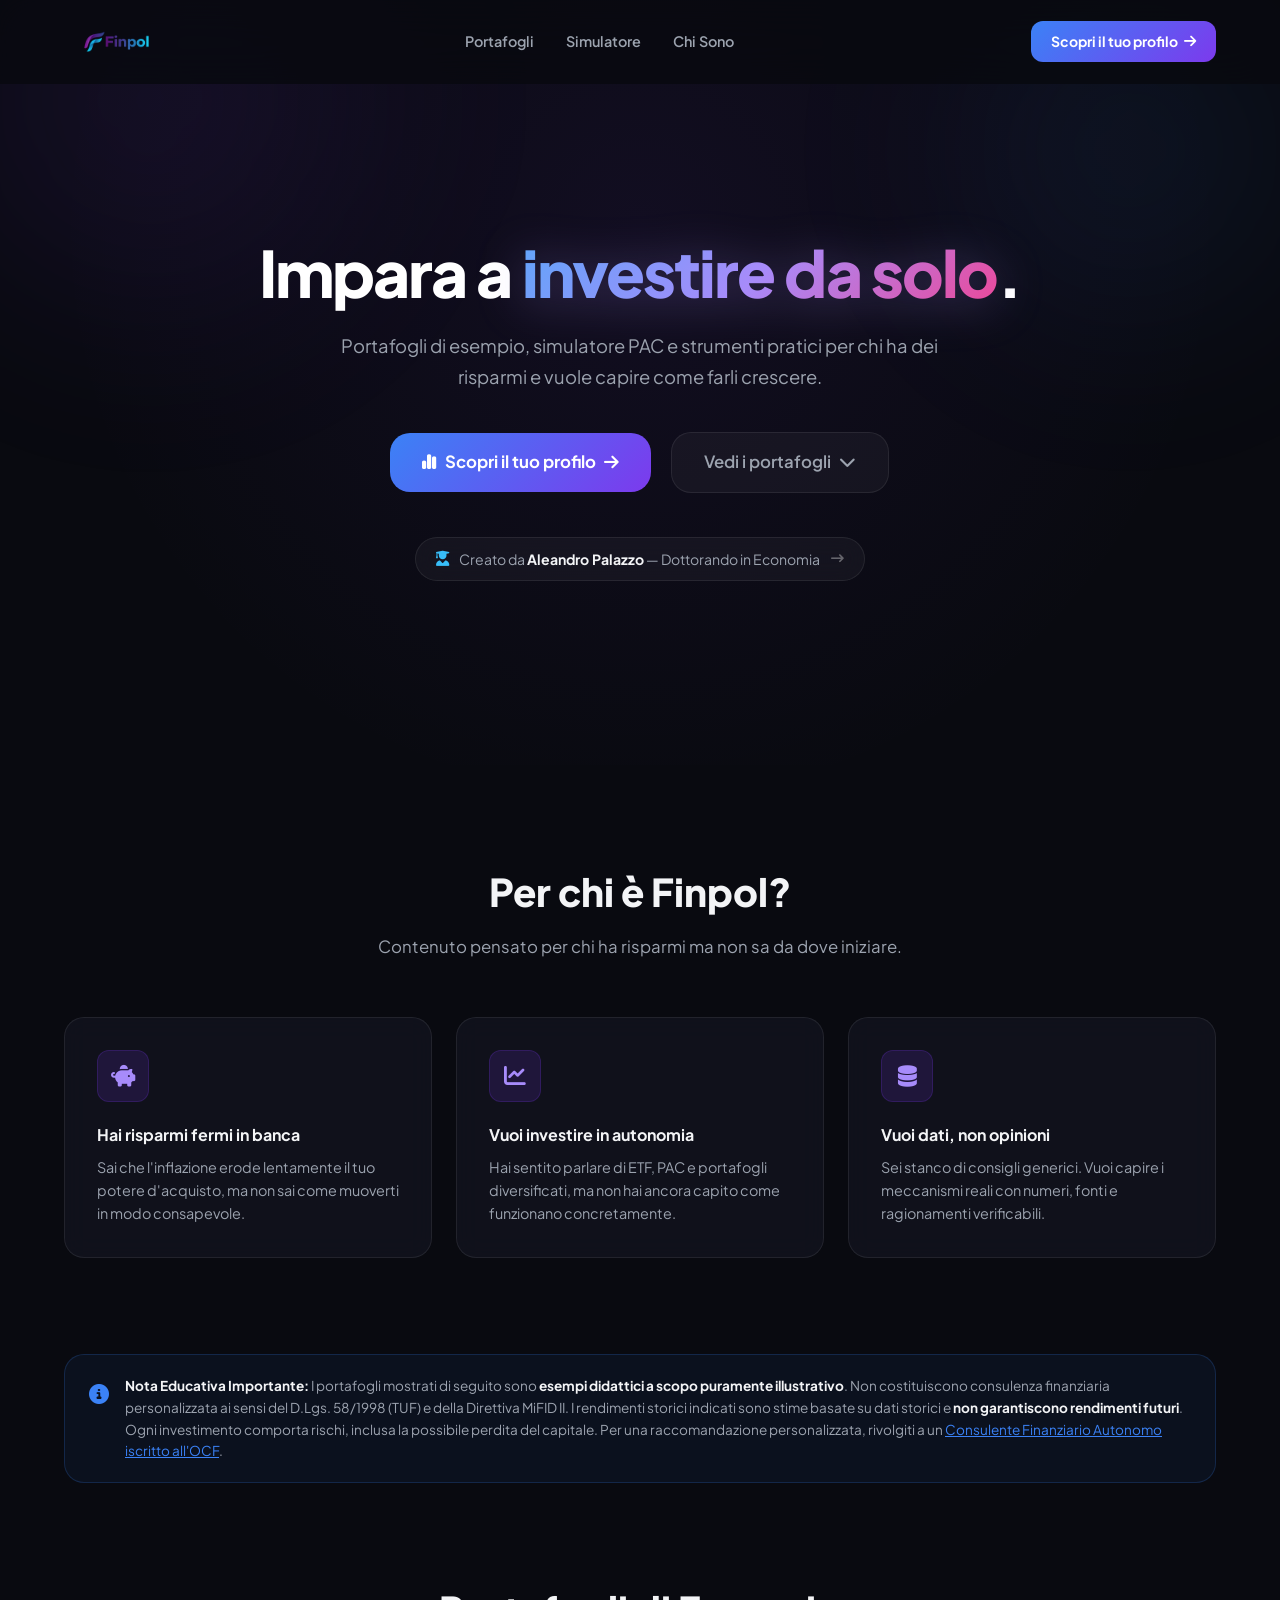
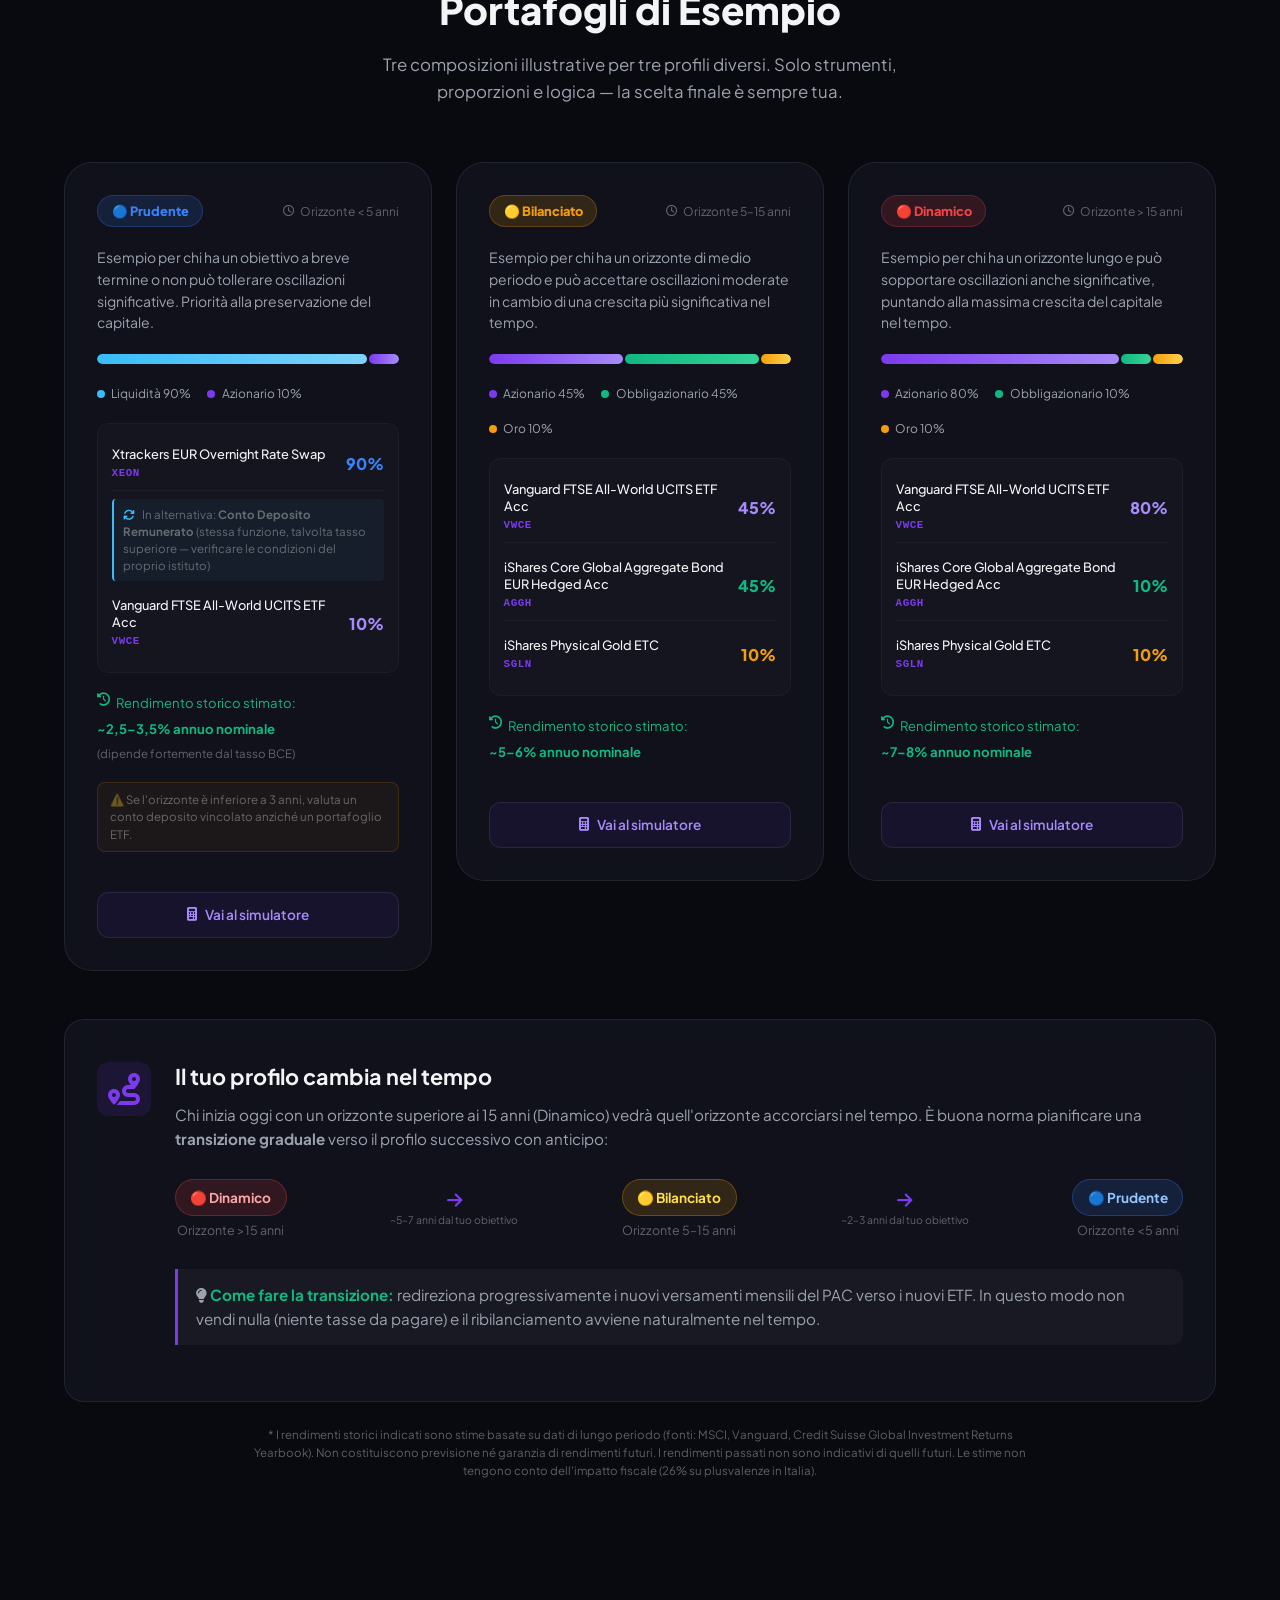
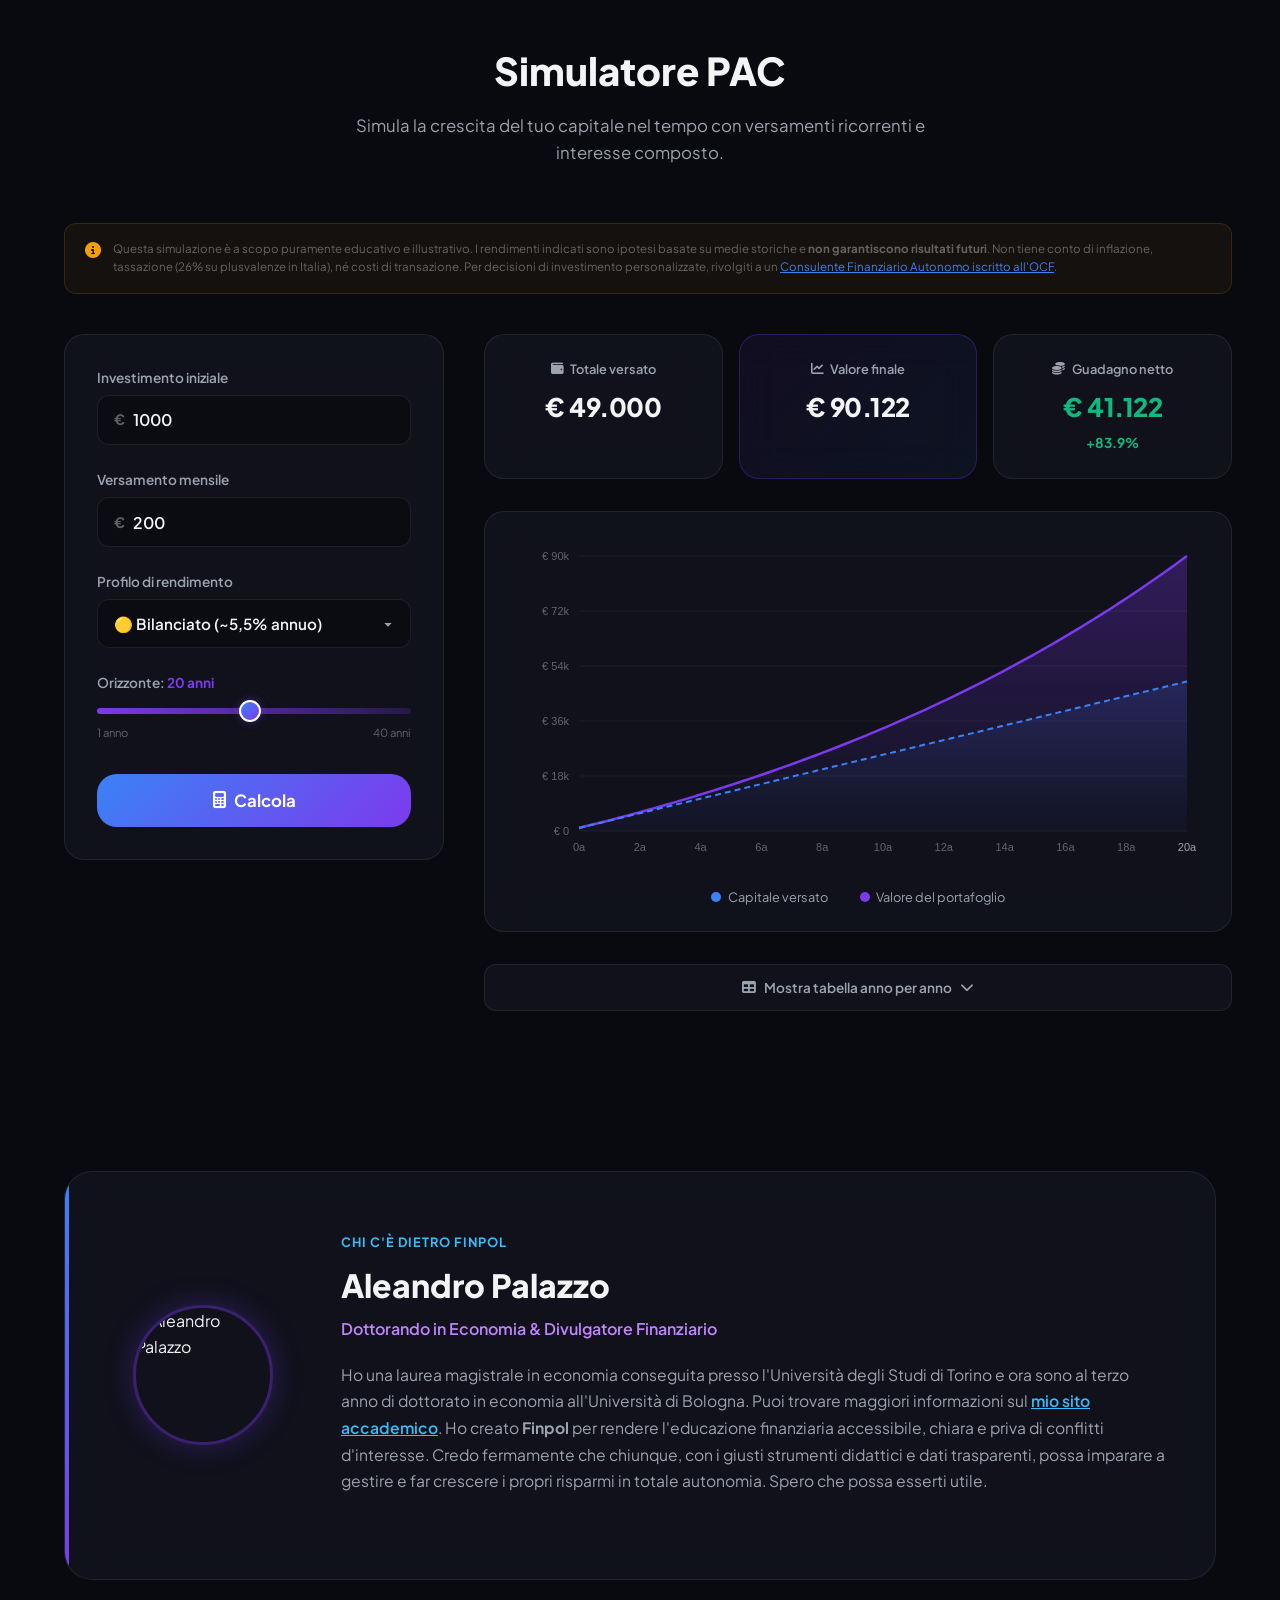
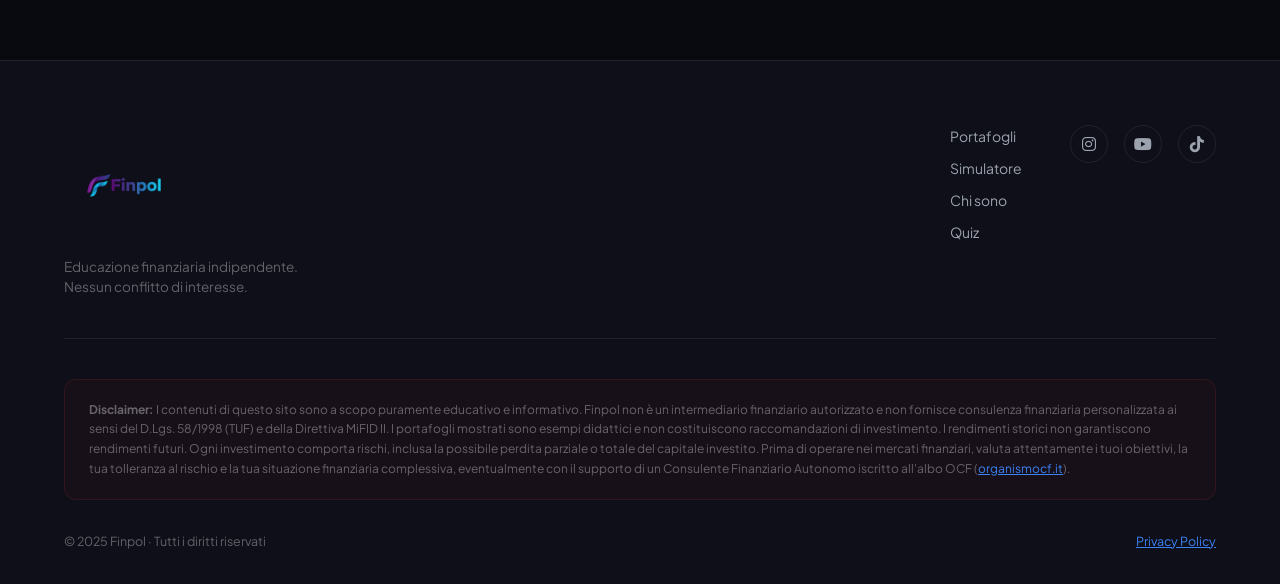
==== index.html @ a5f09cd3 "Add files via upload" ====
<!DOCTYPE html>
<html lang="it">

<head>
    <meta charset="UTF-8">
    <meta name="viewport" content="width=device-width, initial-scale=1.0">
    <link rel="icon" type="image/png" href="logo/logo_render.png">
    <title>Finpol — Impara a Investire in Autonomia</title>
    <meta name="description"
        content="Portafogli di esempio, video educativi e strumenti pratici per chi vuole capire come funziona il mondo degli investimenti — senza consulenti e senza gergo complicato.">
    <meta name="robots" content="index, follow">

    <!-- Open Graph -->
    <meta property="og:title" content="Finpol — Impara a Investire in Autonomia">
    <meta property="og:description"
        content="Portafogli di esempio, video educativi e strumenti pratici. Educazione finanziaria indipendente.">
    <meta property="og:type" content="website">
    <meta property="og:url" content="https://finpol.it">

    <!-- Fonts -->
    <link rel="preconnect" href="https://fonts.googleapis.com">
    <link rel="preconnect" href="https://fonts.gstatic.com" crossorigin>
    <link
        href="https://fonts.googleapis.com/css2?family=Plus+Jakarta+Sans:ital,wght@0,400;0,500;0,600;0,700;0,800;1,400&display=swap"
        rel="stylesheet">

    <!-- Icons -->
    <link rel="stylesheet" href="https://cdnjs.cloudflare.com/ajax/libs/font-awesome/6.5.1/css/all.min.css">

    <link rel="stylesheet" href="sito/style.css">
</head>

<body>

    <!-- ===========================
         NAVBAR
    =========================== -->
    <nav class="navbar" id="navbar">
        <div class="nav-inner">
            <a href="index.html" class="nav-logo">
                <img src="logo/logo_con_scritta_render.png" alt="Finpol" height="164">
            </a>
            <div class="nav-links" id="navLinks">
                <a href="#portafogli" class="nav-link">Portafogli</a>
                <a href="#simulatore" class="nav-link">Simulatore</a>
                <a href="#chi-sono" class="nav-link">Chi Sono</a>
            </div>
            <div class="nav-actions">
                <a href="quiz/index.html" class="btn-nav" id="nav-cta">Scopri il tuo profilo <i
                        class="fa-solid fa-arrow-right"></i></a>
                <button class="hamburger" id="hamburger" aria-label="Apri menu" aria-expanded="false">
                    <i class="fa-solid fa-bars" id="hamburger-icon"></i>
                </button>
            </div>
        </div>
    </nav>

    <!-- ===========================
         HERO
    =========================== -->
    <section class="hero">
        <div class="glow-blob glow-top-left"></div>
        <div class="glow-blob glow-top-right"></div>
        <div class="hero-inner container">
            <div class="hero-content">
                <h1 class="reveal">
                    Impara a <span class="gradient-text">investire da solo</span>.
                </h1>
                <p class="hero-sub reveal">
                    Portafogli di esempio, simulatore PAC e strumenti pratici per chi ha dei risparmi e vuole capire
                    come farli crescere.
                </p>
                <div class="hero-ctas reveal">
                    <a href="quiz/index.html" class="btn-primary btn-large" id="hero-quiz-cta">
                        <i class="fa-solid fa-chart-simple"></i> Scopri il tuo profilo <i
                            class="fa-solid fa-arrow-right icon-right"></i>
                    </a>
                    <a href="#portafogli" class="btn-ghost btn-large" id="hero-portfolios-link">
                        Vedi i portafogli <i class="fa-solid fa-chevron-down"></i>
                    </a>
                </div>
                <a href="#chi-sono" class="hero-author-tag reveal">
                    <i class="fa-solid fa-user-graduate"></i>
                    <span>Creato da <strong>Aleandro Palazzo</strong> — Dottorando in Economia</span>
                    <i class="fa-solid fa-arrow-right-long tag-arrow"></i>
                </a>
            </div>
        </div>
    </section>



    <!-- ===========================
         PER CHI È
    =========================== -->
    <section class="for-who" id="chi-e" aria-label="Per chi è Finpol">
        <div class="container">
            <div class="section-header reveal">
                <h2>Per chi è Finpol?</h2>
                <p>Contenuto pensato per chi ha risparmi ma non sa da dove iniziare.</p>
            </div>
            <div class="who-grid">
                <div class="who-card reveal">
                    <div class="who-icon"><i class="fa-solid fa-piggy-bank"></i></div>
                    <h3>Hai risparmi fermi in banca</h3>
                    <p>Sai che l'inflazione erode lentamente il tuo potere d'acquisto, ma non sai come muoverti in modo
                        consapevole.</p>
                </div>
                <div class="who-card reveal">
                    <div class="who-icon"><i class="fa-solid fa-chart-line"></i></div>
                    <h3>Vuoi investire in autonomia</h3>
                    <p>Hai sentito parlare di ETF, PAC e portafogli diversificati, ma non hai ancora capito come
                        funzionano concretamente.</p>
                </div>
                <div class="who-card reveal">
                    <div class="who-icon"><i class="fa-solid fa-database"></i></div>
                    <h3>Vuoi dati, non opinioni</h3>
                    <p>Sei stanco di consigli generici. Vuoi capire i meccanismi reali con numeri, fonti e ragionamenti
                        verificabili.</p>
                </div>
            </div>
        </div>
    </section>

    <!-- ===========================
         DISCLAIMER BANNER (obbligatorio prima dei portafogli)
    =========================== -->
    <section class="disclaimer-section" id="portafogli" aria-label="Nota educativa">
        <div class="container">
            <div class="disclaimer-banner reveal">
                <div class="disclaimer-icon"><i class="fa-solid fa-circle-info"></i></div>
                <div class="disclaimer-text-content">
                    <strong>Nota Educativa Importante:</strong> I portafogli mostrati di seguito sono <strong>esempi
                        didattici a scopo puramente illustrativo</strong>. Non costituiscono consulenza finanziaria
                    personalizzata ai sensi del D.Lgs. 58/1998 (TUF) e della Direttiva MiFID II. I rendimenti storici
                    indicati sono stime basate su dati storici e <strong>non garantiscono rendimenti futuri</strong>.
                    Ogni investimento comporta rischi, inclusa la possibile perdita del capitale. Per una
                    raccomandazione personalizzata, rivolgiti a un <a href="https://www.organismocf.it" target="_blank"
                        rel="noopener">Consulente Finanziario Autonomo iscritto all'OCF</a>.
                </div>
            </div>
        </div>
    </section>

    <!-- ===========================
         PORTAFOGLI TIPO
    =========================== -->
    <section class="portfolios" aria-label="Portafogli di esempio">
        <div class="container">
            <div class="section-header reveal">
                <h2>Portafogli di Esempio</h2>
                <p>Tre composizioni illustrative per tre profili diversi. Solo strumenti, proporzioni e logica — la
                    scelta finale è sempre tua.</p>
            </div>

            <div class="portfolio-grid">

                <!-- === PRUDENTE === -->
                <div class="portfolio-card card-prudente reveal" id="portafoglio-prudente">
                    <div class="portfolio-header">
                        <div class="portfolio-badge badge-blue">🔵 Prudente</div>
                        <div class="portfolio-horizon">
                            <i class="fa-regular fa-clock"></i> Orizzonte &lt; 5 anni
                        </div>
                    </div>
                    <p class="portfolio-desc">Esempio per chi ha un obiettivo a breve termine o non può tollerare
                        oscillazioni significative. Priorità alla preservazione del capitale.</p>

                    <div class="allocation-bar" role="img" aria-label="Allocazione: XEON 90%, VWCE 10%">
                        <div class="bar-seg seg-xeon" style="width:90%" title="XEON / Conto Deposito 90%"></div>
                        <div class="bar-seg seg-vwce" style="width:10%" title="VWCE 10%"></div>
                    </div>
                    <div class="allocation-legend">
                        <span class="leg-item"><span class="leg-dot dot-xeon"></span>Liquidità 90%</span>
                        <span class="leg-item"><span class="leg-dot dot-vwce"></span>Azionario 10%</span>
                    </div>

                    <div class="etf-table">
                        <div class="etf-row">
                            <div class="etf-info">
                                <span class="etf-name">Xtrackers EUR Overnight Rate Swap</span>
                                <span class="etf-ticker">XEON</span>
                            </div>
                            <div class="etf-pct pct-blue">90%</div>
                        </div>
                        <div class="etf-alt-note">
                            <i class="fa-solid fa-arrows-rotate"></i>
                            In alternativa: <strong>Conto Deposito Remunerato</strong> (stessa funzione, talvolta tasso
                            superiore — verificare le condizioni del proprio istituto)
                        </div>
                        <div class="etf-row">
                            <div class="etf-info">
                                <span class="etf-name">Vanguard FTSE All-World UCITS ETF Acc</span>
                                <span class="etf-ticker">VWCE</span>
                            </div>
                            <div class="etf-pct pct-violet">10%</div>
                        </div>
                    </div>

                    <div class="portfolio-return">
                        <i class="fa-solid fa-clock-rotate-left"></i>
                        Rendimento storico stimato: <strong>~2,5–3,5% annuo nominale</strong>
                        <span class="return-note">(dipende fortemente dal tasso BCE)</span>
                    </div>
                    <p class="portfolio-warning">⚠️ Se l'orizzonte è inferiore a 3 anni, valuta un conto deposito
                        vincolato anziché un portafoglio ETF.</p>
                    <a href="#simulatore" class="btn-pac-sim" data-profile="3">
                        <i class="fa-solid fa-calculator"></i> Vai al simulatore
                    </a>
                </div>

                <!-- === BILANCIATO === -->
                <div class="portfolio-card card-bilanciato reveal" id="portafoglio-bilanciato">
                    <div class="portfolio-header">
                        <div class="portfolio-badge badge-yellow">🟡 Bilanciato</div>
                        <div class="portfolio-horizon">
                            <i class="fa-regular fa-clock"></i> Orizzonte 5–15 anni
                        </div>
                    </div>
                    <p class="portfolio-desc">Esempio per chi ha un orizzonte di medio periodo e può accettare
                        oscillazioni moderate in cambio di una crescita più significativa nel tempo.</p>

                    <div class="allocation-bar" role="img" aria-label="Allocazione: VWCE 45%, AGGH 45%, SGLN 10%">
                        <div class="bar-seg seg-vwce" style="width:45%" title="VWCE 45%"></div>
                        <div class="bar-seg seg-aggh" style="width:45%" title="AGGH 45%"></div>
                        <div class="bar-seg seg-sgln" style="width:10%" title="SGLN 10%"></div>
                    </div>
                    <div class="allocation-legend">
                        <span class="leg-item"><span class="leg-dot dot-vwce"></span>Azionario 45%</span>
                        <span class="leg-item"><span class="leg-dot dot-aggh"></span>Obbligazionario 45%</span>
                        <span class="leg-item"><span class="leg-dot dot-sgln"></span>Oro 10%</span>
                    </div>

                    <div class="etf-table">
                        <div class="etf-row">
                            <div class="etf-info">
                                <span class="etf-name">Vanguard FTSE All-World UCITS ETF Acc</span>
                                <span class="etf-ticker">VWCE</span>
                            </div>
                            <div class="etf-pct pct-violet">45%</div>
                        </div>
                        <div class="etf-row">
                            <div class="etf-info">
                                <span class="etf-name">iShares Core Global Aggregate Bond EUR Hedged Acc</span>
                                <span class="etf-ticker">AGGH</span>
                            </div>
                            <div class="etf-pct pct-green">45%</div>
                        </div>
                        <div class="etf-row">
                            <div class="etf-info">
                                <span class="etf-name">iShares Physical Gold ETC</span>
                                <span class="etf-ticker">SGLN</span>
                            </div>
                            <div class="etf-pct pct-gold">10%</div>
                        </div>
                    </div>

                    <div class="portfolio-return">
                        <i class="fa-solid fa-clock-rotate-left"></i>
                        Rendimento storico stimato: <strong>~5–6% annuo nominale</strong>
                    </div>
                    <a href="#simulatore" class="btn-pac-sim" data-profile="5.5">
                        <i class="fa-solid fa-calculator"></i> Vai al simulatore
                    </a>
                </div>

                <!-- === DINAMICO === -->
                <div class="portfolio-card card-dinamico reveal" id="portafoglio-dinamico">
                    <div class="portfolio-header">
                        <div class="portfolio-badge badge-red">🔴 Dinamico</div>
                        <div class="portfolio-horizon">
                            <i class="fa-regular fa-clock"></i> Orizzonte &gt; 15 anni
                        </div>
                    </div>
                    <p class="portfolio-desc">Esempio per chi ha un orizzonte lungo e può sopportare oscillazioni anche
                        significative, puntando alla massima crescita del capitale nel tempo.</p>

                    <div class="allocation-bar" role="img" aria-label="Allocazione: VWCE 80%, AGGH 10%, SGLN 10%">
                        <div class="bar-seg seg-vwce" style="width:80%" title="VWCE 80%"></div>
                        <div class="bar-seg seg-aggh" style="width:10%" title="AGGH 10%"></div>
                        <div class="bar-seg seg-sgln" style="width:10%" title="SGLN 10%"></div>
                    </div>
                    <div class="allocation-legend">
                        <span class="leg-item"><span class="leg-dot dot-vwce"></span>Azionario 80%</span>
                        <span class="leg-item"><span class="leg-dot dot-aggh"></span>Obbligazionario 10%</span>
                        <span class="leg-item"><span class="leg-dot dot-sgln"></span>Oro 10%</span>
                    </div>

                    <div class="etf-table">
                        <div class="etf-row">
                            <div class="etf-info">
                                <span class="etf-name">Vanguard FTSE All-World UCITS ETF Acc</span>
                                <span class="etf-ticker">VWCE</span>
                            </div>
                            <div class="etf-pct pct-violet">80%</div>
                        </div>
                        <div class="etf-row">
                            <div class="etf-info">
                                <span class="etf-name">iShares Core Global Aggregate Bond EUR Hedged Acc</span>
                                <span class="etf-ticker">AGGH</span>
                            </div>
                            <div class="etf-pct pct-green">10%</div>
                        </div>
                        <div class="etf-row">
                            <div class="etf-info">
                                <span class="etf-name">iShares Physical Gold ETC</span>
                                <span class="etf-ticker">SGLN</span>
                            </div>
                            <div class="etf-pct pct-gold">10%</div>
                        </div>
                    </div>

                    <div class="portfolio-return">
                        <i class="fa-solid fa-clock-rotate-left"></i>
                        Rendimento storico stimato: <strong>~7–8% annuo nominale</strong>
                    </div>
                    <a href="#simulatore" class="btn-pac-sim" data-profile="7.5">
                        <i class="fa-solid fa-calculator"></i> Vai al simulatore
                    </a>
                </div>

            </div><!-- /portfolio-grid -->

            <!-- GLIDE PATH CARD -->
            <div class="glide-path-card reveal" id="glide-path">
                <div class="glide-icon"><i class="fa-solid fa-route"></i></div>
                <div class="glide-content">
                    <h3>Il tuo profilo cambia nel tempo</h3>
                    <p>Chi inizia oggi con un orizzonte superiore ai 15 anni (Dinamico) vedrà quell'orizzonte
                        accorciarsi nel tempo. È buona norma pianificare una <strong>transizione graduale</strong> verso
                        il profilo successivo con anticipo:</p>
                    <div class="glide-flow">
                        <div class="glide-step">
                            <span class="gs-badge red">🔴 Dinamico</span>
                            <span class="gs-desc">Orizzonte &gt;15 anni</span>
                        </div>
                        <div class="glide-arrow"><i class="fa-solid fa-arrow-right"></i><span>~5–7 anni dal tuo obiettivo</span>
                        </div>
                        <div class="glide-step">
                            <span class="gs-badge yellow">🟡 Bilanciato</span>
                            <span class="gs-desc">Orizzonte 5–15 anni</span>
                        </div>
                        <div class="glide-arrow"><i class="fa-solid fa-arrow-right"></i><span>~2–3 anni dal tuo obiettivo</span>
                        </div>
                        <div class="glide-step">
                            <span class="gs-badge blue">🔵 Prudente</span>
                            <span class="gs-desc">Orizzonte &lt;5 anni</span>
                        </div>
                    </div>
                    <p class="glide-tip"><i class="fa-solid fa-lightbulb"></i> <strong>Come fare la
                            transizione:</strong> redireziona progressivamente i nuovi versamenti mensili del PAC verso
                        i nuovi ETF. In questo modo non vendi nulla (niente tasse da pagare) e il ribilanciamento
                        avviene naturalmente nel tempo.</p>
                </div>
            </div>

            <p class="return-disclaimer">
                * I rendimenti storici indicati sono stime basate su dati di lungo periodo (fonti: MSCI, Vanguard,
                Credit Suisse Global Investment Returns Yearbook). Non costituiscono previsione né garanzia di
                rendimenti futuri. I rendimenti passati non sono indicativi di quelli futuri. Le stime non tengono conto
                dell'impatto fiscale (26% su plusvalenze in Italia).
            </p>
        </div>
    </section>



    <!-- ===========================
         SIMULATORE PAC
    =========================== -->
    <section class="pac-section" id="simulatore" aria-label="Simulatore PAC">
        <div class="container">
            <div class="section-header reveal">
                <h2>Simulatore PAC</h2>
                <p>Simula la crescita del tuo capitale nel tempo con versamenti ricorrenti e interesse composto.</p>
            </div>

            <div class="pac-layout reveal">
                <!-- DISCLAIMER -->
                <div class="pac-disclaimer">
                    <i class="fa-solid fa-circle-info"></i>
                    <p>Questa simulazione è a scopo puramente educativo e illustrativo. I rendimenti indicati sono
                        ipotesi basate su medie storiche e <strong>non garantiscono risultati futuri</strong>. Non tiene
                        conto di inflazione, tassazione (26% su plusvalenze in Italia), né costi di transazione. Per
                        decisioni di investimento personalizzate, rivolgiti a un
                        <a href="https://www.organismocf.it" target="_blank" rel="noopener">Consulente Finanziario
                            Autonomo
                            iscritto all'OCF</a>.
                    </p>
                </div>

                <!-- INPUT FORM -->
                <div class="pac-form-card">
                    <div class="pac-input-group">
                        <label for="pac-initial">Investimento iniziale</label>
                        <div class="pac-input-wrap">
                            <span class="pac-input-prefix">€</span>
                            <input type="number" id="pac-initial" value="1000" min="0" step="100">
                        </div>
                    </div>

                    <div class="pac-input-group">
                        <label for="pac-monthly">Versamento mensile</label>
                        <div class="pac-input-wrap">
                            <span class="pac-input-prefix">€</span>
                            <input type="number" id="pac-monthly" value="200" min="0" step="50">
                        </div>
                    </div>

                    <div class="pac-input-group">
                        <label for="pac-profile">Profilo di rendimento</label>
                        <select id="pac-profile">
                            <option value="3">🔵 Prudente (~3% annuo)</option>
                            <option value="5.5" selected>🟡 Bilanciato (~5,5% annuo)</option>
                            <option value="7.5">🔴 Dinamico (~7,5% annuo)</option>
                            <option value="custom">⚙️ Personalizzato</option>
                        </select>
                    </div>

                    <div class="pac-input-group pac-custom-rate" id="pac-custom-group" style="display:none;">
                        <label for="pac-custom-rate">Rendimento annuo</label>
                        <div class="pac-input-wrap">
                            <input type="number" id="pac-custom-rate" value="6" min="0" max="30" step="0.5">
                            <span class="pac-input-suffix">%</span>
                        </div>
                    </div>

                    <div class="pac-input-group">
                        <label for="pac-years">Orizzonte: <span id="pac-years-display" class="pac-years-val">20
                                anni</span></label>
                        <input type="range" id="pac-years" min="1" max="40" value="20" class="pac-slider">
                        <div class="pac-slider-labels">
                            <span>1 anno</span>
                            <span>40 anni</span>
                        </div>
                    </div>

                    <button class="btn-primary btn-large pac-calc-btn" id="pac-calculate">
                        <i class="fa-solid fa-calculator"></i> Calcola
                    </button>
                </div>

                <div class="pac-results" id="pac-results">
                    <div class="pac-summary-grid">
                        <div class="pac-stat-card">
                            <div class="pac-stat-label"><i class="fa-solid fa-wallet"></i> Totale versato</div>
                            <div class="pac-stat-value" id="pac-total-invested">€ 0</div>
                        </div>
                        <div class="pac-stat-card pac-stat-highlight">
                            <div class="pac-stat-label"><i class="fa-solid fa-chart-line"></i> Valore finale</div>
                            <div class="pac-stat-value" id="pac-final-value">€ 0</div>
                        </div>
                        <div class="pac-stat-card">
                            <div class="pac-stat-label"><i class="fa-solid fa-coins"></i> Guadagno netto</div>
                            <div class="pac-stat-value pac-gain" id="pac-net-gain">€ 0</div>
                            <div class="pac-stat-pct" id="pac-gain-pct">+0%</div>
                        </div>
                    </div>

                    <!-- CHART -->
                    <div class="pac-chart-wrap">
                        <canvas id="pac-chart" width="800" height="380"></canvas>
                        <div class="pac-chart-legend">
                            <span class="pac-legend-item"><span
                                    class="pac-legend-dot pac-legend-invested"></span>Capitale versato</span>
                            <span class="pac-legend-item"><span class="pac-legend-dot pac-legend-value"></span>Valore
                                del portafoglio</span>
                        </div>
                    </div>

                    <!-- YEARLY TABLE (collapsible) -->
                    <button class="pac-table-toggle" id="pac-table-toggle">
                        <i class="fa-solid fa-table"></i> Mostra tabella anno per anno
                        <i class="fa-solid fa-chevron-down pac-toggle-chevron"></i>
                    </button>
                    <div class="pac-table-wrap" id="pac-table-wrap" style="display:none;">
                        <table class="pac-table" id="pac-table">
                            <thead>
                                <tr>
                                    <th>Anno</th>
                                    <th>Versato</th>
                                    <th>Interessi</th>
                                    <th>Valore</th>
                                </tr>
                            </thead>
                            <tbody id="pac-table-body"></tbody>
                        </table>
                    </div>

                </div>
            </div>
        </div>
    </section>



    <!-- ===========================
         CHI SONO
    =========================== -->
    <section class="about-section" id="chi-sono" aria-label="Chi sono">
        <div class="container">
            <div class="about-card reveal">
                <div class="about-avatar">
                    <img src="logo/foto_profilo.jpg" alt="Aleandro Palazzo" class="avatar-img">
                </div>
                <div class="about-content">
                    <div class="about-badge">Chi c'è dietro Finpol</div>
                    <h2>Aleandro Palazzo</h2>
                    <p class="about-title-sub">Dottorando in Economia &amp; Divulgatore Finanziario </p>
                    <p class="about-bio">
                        Ho una laurea magistrale in economia conseguita presso l'Università degli Studi di Torino e ora
                        sono al terzo anno di dottorato in economia all'Università di Bologna. Puoi trovare maggiori
                        informazioni sul <a href="https://aleandropalazzo.github.io/" target="_blank" rel="noopener">mio
                            sito accademico</a>.
                        Ho creato <strong>Finpol</strong> per rendere l'educazione finanziaria accessibile, chiara e
                        priva di conflitti d'interesse. Credo fermamente che chiunque, con i giusti strumenti didattici
                        e
                        dati trasparenti, possa imparare a gestire e far crescere i propri risparmi in totale autonomia.
                        Spero che possa esserti utile.
                </div>
            </div>
        </div>
    </section>



    <!-- ===========================
         FOOTER
    =========================== -->
    <footer class="footer" aria-label="Footer">
        <div class="container">
            <div class="footer-top">
                <div class="footer-brand">
                    <img src="logo/logo_con_scritta_render.png" alt="Finpol" height="164">
                    <p>Educazione finanziaria indipendente.<br>Nessun conflitto di interesse.</p>
                </div>
                <div class="footer-links">
                    <a href="#portafogli">Portafogli</a>
                    <a href="#simulatore">Simulatore</a>
                    <a href="#chi-sono">Chi sono</a>
                    <a href="quiz/index.html">Quiz</a>
                </div>
                <div class="footer-social">
                    <a href="https://www.instagram.com/finpol.it" target="_blank" rel="noopener"
                        aria-label="Instagram"><i class="fa-brands fa-instagram"></i></a>
                    <a href="https://www.youtube.com/@finpol_it" target="_blank" rel="noopener" aria-label="YouTube"><i
                            class="fa-brands fa-youtube"></i></a>
                    <a href="https://www.tiktok.com/@finpol.it" target="_blank" rel="noopener" aria-label="TikTok"><i
                            class="fa-brands fa-tiktok"></i></a>
                </div>
            </div>

            <div class="footer-disclaimer">
                <p><strong>Disclaimer:</strong> I contenuti di questo sito sono a scopo puramente educativo e
                    informativo. Finpol non è un intermediario finanziario autorizzato e non fornisce consulenza
                    finanziaria personalizzata ai sensi del D.Lgs. 58/1998 (TUF) e della Direttiva MiFID II. I
                    portafogli mostrati sono esempi didattici e non costituiscono raccomandazioni di investimento. I
                    rendimenti storici non garantiscono rendimenti futuri. Ogni investimento comporta rischi, inclusa la
                    possibile perdita parziale o totale del capitale investito. Prima di operare nei mercati finanziari,
                    valuta attentamente i tuoi obiettivi, la tua tolleranza al rischio e la tua situazione finanziaria
                    complessiva, eventualmente con il supporto di un Consulente Finanziario Autonomo iscritto all'albo
                    OCF (<a href="https://www.organismocf.it" target="_blank" rel="noopener">organismocf.it</a>).</p>
            </div>

            <div class="footer-bottom">
                <p>© 2025 Finpol · Tutti i diritti riservati</p>
                <a href="https://finpol.substack.com/about" target="_blank" rel="noopener">Privacy Policy</a>
            </div>
        </div>
    </footer>

    <script src="sito/main.js"></script>
</body>

</html>
---- sito/style.css ----
/* ==========================================================================
   Finpol Main Site — CSS Design System
   Estende il design system del quiz (dark glassmorphism, violet accent)
   ========================================================================== */

/* ---- Google Fonts già incluso nell'HTML ---- */

:root {
    /* Core palette (identica al quiz) */
    --bg-dark: #090a10;
    --bg-surface: #0e0f18;
    --card-bg: rgba(20, 22, 34, 0.65);
    --border-light: rgba(255, 255, 255, 0.08);
    --border-hover: rgba(255, 255, 255, 0.16);

    /* Text */
    --text-primary: #f3f4f6;
    --text-secondary: #9ca3af;
    --text-muted: rgba(255, 255, 255, 0.35);

    /* Accents */
    --accent-violet: #7c3aed;
    --accent-violet-g: rgba(124, 58, 237, 0.15);
    --accent-blue: #3b82f6;
    --accent-blue-g: rgba(59, 130, 246, 0.15);
    --accent-sky: #38bdf8;
    --accent-green: #10b981;
    --accent-green-g: rgba(16, 185, 129, 0.15);
    --accent-yellow: #f59e0b;
    --accent-yellow-g: rgba(245, 158, 11, 0.15);
    --accent-red: #ef4444;
    --accent-red-g: rgba(239, 68, 68, 0.15);
    --accent-gold: #d97706;

    /* Layout */
    --nav-h: 84px;
    --container: 1200px;
    --radius-sm: 12px;
    --radius-md: 20px;
    --radius-lg: 28px;

    /* Transitions */
    --ease: all 0.35s cubic-bezier(0.4, 0, 0.2, 1);
}

/* =========================================
   RESET & BASE
   ========================================= */
*,
*::before,
*::after {
    margin: 0;
    padding: 0;
    box-sizing: border-box;
    -webkit-tap-highlight-color: transparent;
}

html {
    scroll-behavior: smooth;
}

body {
    font-family: 'Plus Jakarta Sans', -apple-system, BlinkMacSystemFont, 'Segoe UI', sans-serif;
    background-color: var(--bg-dark);
    color: var(--text-primary);
    min-height: 100vh;
    overflow-x: hidden;
    line-height: 1.6;
}

a {
    color: inherit;
    text-decoration: none;
}

img {
    display: block;
    max-width: 100%;
}

button {
    cursor: pointer;
    border: none;
    background: none;
    font-family: inherit;
}

ul {
    list-style: none;
}

.container {
    width: 100%;
    max-width: var(--container);
    margin: 0 auto;
    padding: 0 1.5rem;
}

/* =========================================
   REVEAL ANIMATION
   ========================================= */
.reveal {
    opacity: 0;
    transform: translateY(24px);
    transition: opacity 0.6s ease, transform 0.6s ease;
}

.reveal.visible {
    opacity: 1;
    transform: translateY(0);
}

/* =========================================
   GLOW BLOBS (ambient background light)
   ========================================= */
.glow-blob {
    position: absolute;
    border-radius: 50%;
    pointer-events: none;
    z-index: 0;
    filter: blur(80px);
}

.glow-top-left {
    width: 600px;
    height: 600px;
    top: -200px;
    left: -150px;
    background: radial-gradient(circle, rgba(124, 58, 237, 0.12) 0%, transparent 70%);
}

.glow-top-right {
    width: 500px;
    height: 500px;
    top: -100px;
    right: -100px;
    background: radial-gradient(circle, rgba(59, 130, 246, 0.10) 0%, transparent 70%);
}

.glow-center {
    width: 700px;
    height: 700px;
    top: 50%;
    left: 50%;
    transform: translate(-50%, -50%);
    background: radial-gradient(circle, rgba(124, 58, 237, 0.10) 0%, transparent 70%);
}

/* =========================================
   NAVBAR
   ========================================= */
.navbar {
    position: fixed;
    top: 0;
    left: 0;
    right: 0;
    z-index: 1000;
    height: var(--nav-h);
    background: rgba(9, 10, 16, 0.85);
    backdrop-filter: blur(20px);
    border-bottom: 1px solid transparent;
    transition: var(--ease);
}

.navbar.scrolled {
    border-bottom-color: var(--border-light);
    box-shadow: 0 4px 24px rgba(0, 0, 0, 0.3);
}

.nav-inner {
    display: flex;
    align-items: center;
    justify-content: space-between;
    gap: 2rem;
    height: 100%;
    max-width: var(--container);
    margin: 0 auto;
    padding: 0 1.5rem;
}

.nav-logo {
    display: flex;
    align-items: center;
}

.nav-logo img {
    height: 105px;
    width: auto;
    max-width: none;
    object-fit: contain;
}

.footer-brand img {
    height: 120px;
    width: auto;
    max-width: none;
    object-fit: contain;
}

.nav-links {
    display: flex;
    align-items: center;
    gap: 2rem;
    flex: 1;
    justify-content: center;
}

.nav-link {
    font-size: 0.9rem;
    font-weight: 600;
    color: var(--text-secondary);
    transition: color 0.2s;
}

.nav-link:hover {
    color: var(--text-primary);
}

.nav-actions {
    display: flex;
    align-items: center;
    gap: 1rem;
}

.btn-nav {
    padding: 0.6rem 1.25rem;
    border-radius: var(--radius-sm);
    background: linear-gradient(135deg, var(--accent-blue), var(--accent-violet));
    color: #fff;
    font-size: 0.875rem;
    font-weight: 700;
    display: flex;
    align-items: center;
    gap: 0.4rem;
    transition: var(--ease);
    white-space: nowrap;
}

.btn-nav:hover {
    box-shadow: 0 0 20px rgba(124, 58, 237, 0.4);
    transform: translateY(-1px);
}

.hamburger {
    display: none;
    font-size: 1.25rem;
    color: var(--text-primary);
    padding: 0.4rem;
}

/* Mobile nav dropdown */
@media (max-width: 768px) {
    .nav-links {
        display: none;
        position: absolute;
        top: var(--nav-h);
        left: 0;
        right: 0;
        flex-direction: column;
        align-items: flex-start;
        gap: 0;
        background: rgba(9, 10, 16, 0.98);
        backdrop-filter: blur(20px);
        border-bottom: 1px solid var(--border-light);
        padding: 1rem 1.5rem 1.5rem;
    }

    .nav-links.open {
        display: flex;
    }

    .nav-link {
        padding: 0.75rem 0;
        border-bottom: 1px solid var(--border-light);
        width: 100%;
    }

    .hamburger {
        display: block;
    }
}

/* =========================================
   HERO
   ========================================= */
.hero {
    position: relative;
    min-height: 85vh;
    display: flex;
    align-items: center;
    padding: calc(var(--nav-h) + 4rem) 0 6rem;
    overflow: hidden;
    background: radial-gradient(circle at 50% 30%, rgba(124, 58, 237, 0.08) 0%, transparent 70%);
}

.hero-inner {
    display: flex;
    flex-direction: column;
    align-items: center;
    text-align: center;
    position: relative;
    z-index: 1;
    max-width: 860px;
    margin: 0 auto;
}

/* Badge Pill */
.hero-badge {
    display: inline-flex;
    align-items: center;
    gap: 0.6rem;
    padding: 0.45rem 1.15rem;
    border-radius: 100px;
    background: rgba(124, 58, 237, 0.12);
    border: 1px solid rgba(124, 58, 237, 0.28);
    color: #c084fc;
    font-size: 0.85rem;
    font-weight: 600;
    margin-bottom: 1.75rem;
    backdrop-filter: blur(12px);
    box-shadow: 0 4px 20px rgba(124, 58, 237, 0.18);
}

.badge-pulse {
    width: 8px;
    height: 8px;
    border-radius: 50%;
    background: #a855f7;
    box-shadow: 0 0 10px #a855f7;
    animation: badgePulse 2s infinite;
}

@keyframes badgePulse {
    0% { transform: scale(0.95); box-shadow: 0 0 0 0 rgba(168, 85, 247, 0.7); }
    70% { transform: scale(1); box-shadow: 0 0 0 8px rgba(168, 85, 247, 0); }
    100% { transform: scale(0.95); box-shadow: 0 0 0 0 rgba(168, 85, 247, 0); }
}

/* Hero Heading */
.hero h1 {
    font-size: clamp(2.4rem, 5.5vw, 4rem);
    font-weight: 800;
    line-height: 1.15;
    letter-spacing: -0.03em;
    color: #ffffff;
    margin-bottom: 1.25rem;
}

.gradient-text {
    background: linear-gradient(135deg, #60a5fa 0%, #a78bfa 50%, #ec4899 100%);
    -webkit-background-clip: text;
    -webkit-text-fill-color: transparent;
    display: inline-block;
    filter: drop-shadow(0 4px 24px rgba(167, 139, 250, 0.35));
}

.hero-sub {
    font-size: 1.15rem;
    color: var(--text-secondary);
    line-height: 1.7;
    margin-top: 1rem;
    margin-bottom: 2.5rem;
    max-width: 660px;
    margin-left: auto;
    margin-right: auto;
}

.hero-ctas {
    display: flex;
    align-items: center;
    gap: 1.25rem;
    flex-wrap: wrap;
    margin-bottom: 2.75rem;
    justify-content: center;
}

.btn-ghost.btn-large {
    padding: 1rem 2rem;
    font-size: 1.05rem;
}

/* Trust pills */
.hero-trust-grid {
    display: flex;
    align-items: center;
    justify-content: center;
    gap: 0.85rem;
    flex-wrap: wrap;
}

.hero-trust-item {
    display: flex;
    align-items: center;
    gap: 0.5rem;
    padding: 0.55rem 1.1rem;
    border-radius: var(--radius-sm);
    background: rgba(255, 255, 255, 0.03);
    border: 1px solid var(--border-light);
    font-size: 0.82rem;
    font-weight: 600;
    color: var(--text-secondary);
    backdrop-filter: blur(8px);
    transition: var(--ease);
}

.hero-trust-item:hover {
    background: rgba(255, 255, 255, 0.06);
    border-color: var(--border-hover);
    color: var(--text-primary);
    transform: translateY(-1px);
}

.hero-trust-item i {
    color: #38bdf8;
    font-size: 0.9rem;
}

/* Buttons */
.btn-primary {
    display: inline-flex;
    align-items: center;
    gap: 0.5rem;
    padding: 0.85rem 1.75rem;
    border-radius: var(--radius-md);
    background: linear-gradient(135deg, var(--accent-blue), var(--accent-violet));
    color: #fff;
    font-weight: 700;
    font-size: 1rem;
    transition: var(--ease);
    border: none;
    cursor: pointer;
}

.btn-primary:hover {
    transform: translateY(-2px);
    box-shadow: 0 12px 32px rgba(124, 58, 237, 0.35);
}

.btn-primary.btn-large {
    padding: 1rem 2rem;
    font-size: 1.05rem;
}

.btn-ghost {
    display: inline-flex;
    align-items: center;
    gap: 0.5rem;
    padding: 0.85rem 1.5rem;
    border-radius: var(--radius-md);
    background: rgba(255, 255, 255, 0.04);
    border: 1px solid var(--border-light);
    color: var(--text-secondary);
    font-weight: 600;
    font-size: 1rem;
    transition: var(--ease);
}

.btn-ghost:hover {
    background: rgba(255, 255, 255, 0.08);
    color: var(--text-primary);
}

.btn-outline {
    display: inline-flex;
    align-items: center;
    gap: 0.5rem;
    padding: 0.85rem 1.75rem;
    border-radius: var(--radius-md);
    border: 1.5px solid var(--accent-violet);
    color: var(--accent-violet);
    font-weight: 700;
    font-size: 1rem;
    transition: var(--ease);
}

.btn-outline:hover {
    background: var(--accent-violet-g);
    color: #c084fc;
}

/* Hero Visual Card */
.hero-visual {
    position: relative;
}

.hero-card {
    background: var(--card-bg);
    border: 1px solid var(--border-light);
    border-radius: var(--radius-lg);
    padding: 2rem;
    backdrop-filter: blur(20px);
    box-shadow: 0 24px 60px rgba(0, 0, 0, 0.5);
    position: relative;
    z-index: 1;
    animation: float 5s ease-in-out infinite;
}

@keyframes float {

    0%,
    100% {
        transform: translateY(0);
    }

    50% {
        transform: translateY(-10px);
    }
}

.hc-header {
    display: flex;
    align-items: center;
    justify-content: space-between;
    margin-bottom: 1.5rem;
}

.hc-badge {
    font-size: 0.875rem;
    font-weight: 700;
    color: var(--accent-yellow);
}

.hc-label {
    font-size: 0.7rem;
    background: var(--accent-violet-g);
    color: #a78bfa;
    padding: 0.2rem 0.65rem;
    border-radius: 100px;
    border: 1px solid rgba(124, 58, 237, 0.2);
}

.hc-bar-wrap {
    margin-bottom: 1.5rem;
}

.hc-bar {
    display: flex;
    border-radius: 8px;
    overflow: hidden;
    height: 12px;
    margin-bottom: 0.75rem;
    gap: 2px;
}

.hc-seg {
    border-radius: 6px;
    transition: width 1s ease;
}

.hc-vwce {
    background: linear-gradient(90deg, var(--accent-violet), #a78bfa);
}

.hc-aggh {
    background: linear-gradient(90deg, var(--accent-green), #34d399);
}

.hc-sgln {
    background: linear-gradient(90deg, var(--accent-yellow), #fcd34d);
}

.hc-bar-labels {
    display: flex;
    gap: 1rem;
    flex-wrap: wrap;
    font-size: 0.75rem;
    color: var(--text-secondary);
}

.dot {
    display: inline-block;
    width: 8px;
    height: 8px;
    border-radius: 50%;
    margin-right: 4px;
}

.dot-vwce {
    background: var(--accent-violet);
}

.dot-aggh {
    background: var(--accent-green);
}

.dot-sgln {
    background: var(--accent-yellow);
}

.dot-xeon {
    background: var(--accent-sky);
}

.hc-metrics {
    display: grid;
    grid-template-columns: repeat(3, 1fr);
    gap: 1rem;
    margin-bottom: 1rem;
}

.hc-metric {
    display: flex;
    flex-direction: column;
    gap: 0.2rem;
    background: rgba(255, 255, 255, 0.03);
    border: 1px solid var(--border-light);
    border-radius: var(--radius-sm);
    padding: 0.75rem;
    text-align: center;
}

.hc-metric-val {
    font-size: 1.1rem;
    font-weight: 800;
}

.hc-metric-label {
    font-size: 0.65rem;
    color: var(--text-secondary);
}

.hc-green {
    color: var(--accent-green);
}

.hc-disclaimer {
    font-size: 0.65rem;
    color: var(--text-muted);
    text-align: center;
}

/* Floating badges */
.float-badge {
    position: absolute;
    background: var(--card-bg);
    border: 1px solid var(--border-light);
    border-radius: 100px;
    padding: 0.5rem 1rem;
    font-size: 0.78rem;
    font-weight: 600;
    backdrop-filter: blur(12px);
    white-space: nowrap;
    display: flex;
    align-items: center;
    gap: 0.4rem;
    color: var(--text-secondary);
}

.fb-1 {
    top: -1.5rem;
    right: -1rem;
    animation: float 4s ease-in-out infinite 1s;
}

.fb-2 {
    bottom: 1rem;
    left: -2rem;
    animation: float 6s ease-in-out infinite 0.5s;
}

.fb-1 i {
    color: var(--accent-blue);
}

.fb-2 i {
    color: var(--accent-yellow);
}

@media (max-width: 900px) {
    .hero-inner {
        grid-template-columns: 1fr;
        text-align: center;
    }

    .hero-sub {
        margin: 0 auto 2.5rem;
    }

    .hero-ctas {
        justify-content: center;
    }

    .hero-trust {
        justify-content: center;
    }

    .hero-visual {
        display: none;
    }
}

/* =========================================
   STATS
   ========================================= */
.stats {
    padding: 2.5rem 0;
    border-top: 1px solid var(--border-light);
    border-bottom: 1px solid var(--border-light);
    background: rgba(255, 255, 255, 0.01);
}

.stats-grid {
    display: grid;
    grid-template-columns: repeat(4, 1fr);
    gap: 1rem;
}

.stat-card {
    display: flex;
    flex-direction: column;
    align-items: center;
    gap: 0.35rem;
    padding: 1.25rem;
    text-align: center;
}

.stat-number {
    font-size: 2.5rem;
    font-weight: 800;
    background: linear-gradient(135deg, #fff, var(--accent-blue));
    -webkit-background-clip: text;
    -webkit-text-fill-color: transparent;
    background-clip: text;
    line-height: 1;
}

.stat-plus {
    font-size: 2rem;
    font-weight: 800;
    color: var(--accent-blue);
    line-height: 1;
}

.stat-label {
    font-size: 0.8rem;
    color: var(--text-secondary);
    font-weight: 500;
}

@media (max-width: 640px) {
    .stats-grid {
        grid-template-columns: repeat(2, 1fr);
    }
}

/* =========================================
   FOR WHO
   ========================================= */
.for-who {
    padding: 6rem 0;
}

.section-header {
    text-align: center;
    max-width: 600px;
    margin: 0 auto 3.5rem;
}

.section-header h2 {
    font-size: clamp(1.75rem, 3vw, 2.5rem);
    font-weight: 800;
    margin-bottom: 0.75rem;
}

.section-header p {
    color: var(--text-secondary);
    font-size: 1.05rem;
}

.who-grid {
    display: grid;
    grid-template-columns: repeat(3, 1fr);
    gap: 1.5rem;
}

.who-card {
    background: var(--card-bg);
    border: 1px solid var(--border-light);
    border-radius: var(--radius-md);
    padding: 2rem;
    backdrop-filter: blur(12px);
    transition: var(--ease);
}

.who-card:hover {
    border-color: var(--border-hover);
    transform: translateY(-4px);
    box-shadow: 0 20px 40px rgba(0, 0, 0, 0.3);
}

.who-icon {
    width: 52px;
    height: 52px;
    border-radius: var(--radius-sm);
    background: var(--accent-violet-g);
    border: 1px solid rgba(124, 58, 237, 0.2);
    display: flex;
    align-items: center;
    justify-content: center;
    font-size: 1.35rem;
    color: #a78bfa;
    margin-bottom: 1.25rem;
}

.who-card h3 {
    font-size: 1rem;
    font-weight: 700;
    margin-bottom: 0.5rem;
}

.who-card p {
    font-size: 0.9rem;
    color: var(--text-secondary);
    line-height: 1.6;
}

@media (max-width: 768px) {
    .who-grid {
        grid-template-columns: 1fr;
    }
}

/* =========================================
   DISCLAIMER BANNER
   ========================================= */
.disclaimer-section {
    padding: 0 0 2rem;
}

.disclaimer-banner {
    display: flex;
    align-items: flex-start;
    gap: 1rem;
    background: rgba(59, 130, 246, 0.06);
    border: 1px solid rgba(59, 130, 246, 0.2);
    border-radius: var(--radius-md);
    padding: 1.25rem 1.5rem;
}

.disclaimer-icon {
    font-size: 1.25rem;
    color: var(--accent-blue);
    flex-shrink: 0;
    margin-top: 0.1rem;
}

.disclaimer-text-content {
    font-size: 0.85rem;
    color: var(--text-secondary);
    line-height: 1.6;
}

.disclaimer-text-content a {
    color: var(--accent-blue);
    text-decoration: underline;
}

.disclaimer-text-content strong {
    color: var(--text-primary);
}

/* =========================================
   PORTFOLIOS
   ========================================= */
.portfolios {
    padding: 4rem 0 5rem;
}

.portfolio-grid {
    display: grid;
    grid-template-columns: repeat(3, 1fr);
    gap: 1.5rem;
    align-items: start;
    margin-bottom: 2rem;
}

.portfolio-card {
    background: var(--card-bg);
    border: 1px solid var(--border-light);
    border-radius: var(--radius-lg);
    padding: 2rem;
    backdrop-filter: blur(16px);
    transition: var(--ease);
    position: relative;
    display: flex;
    flex-direction: column;
    gap: 1.25rem;
}

.portfolio-card:hover {
    transform: translateY(-4px);
    box-shadow: 0 24px 50px rgba(0, 0, 0, 0.35);
}



.portfolio-header {
    display: flex;
    align-items: center;
    justify-content: space-between;
    gap: 0.5rem;
}

.portfolio-badge {
    font-size: 0.8rem;
    font-weight: 800;
    padding: 0.3rem 0.85rem;
    border-radius: 100px;
}

.badge-blue {
    background: var(--accent-blue-g);
    color: var(--accent-blue);
    border: 1px solid rgba(59, 130, 246, 0.25);
}

.badge-yellow {
    background: var(--accent-yellow-g);
    color: var(--accent-yellow);
    border: 1px solid rgba(245, 158, 11, 0.25);
}

.badge-red {
    background: var(--accent-red-g);
    color: var(--accent-red);
    border: 1px solid rgba(239, 68, 68, 0.25);
}

.portfolio-horizon {
    font-size: 0.75rem;
    color: var(--text-muted);
    display: flex;
    align-items: center;
    gap: 0.3rem;
}

.portfolio-desc {
    font-size: 0.875rem;
    color: var(--text-secondary);
    line-height: 1.55;
}

/* Allocation bar */
.allocation-bar {
    display: flex;
    border-radius: 8px;
    overflow: hidden;
    height: 10px;
    gap: 2px;
}

.bar-seg {
    border-radius: 6px;
    transition: width 1.2s cubic-bezier(0.4, 0, 0.2, 1);
}

.seg-xeon {
    background: linear-gradient(90deg, var(--accent-sky), #7dd3fc);
}

.seg-vwce {
    background: linear-gradient(90deg, var(--accent-violet), #a78bfa);
}

.seg-aggh {
    background: linear-gradient(90deg, var(--accent-green), #34d399);
}

.seg-sgln {
    background: linear-gradient(90deg, var(--accent-yellow), #fcd34d);
}

.allocation-legend {
    display: flex;
    gap: 1rem;
    flex-wrap: wrap;
    font-size: 0.75rem;
    color: var(--text-secondary);
}

.leg-item {
    display: flex;
    align-items: center;
    gap: 0.4rem;
}

.leg-dot {
    display: inline-block;
    width: 8px;
    height: 8px;
    border-radius: 50%;
    flex-shrink: 0;
}

.dot-xeon {
    background: var(--accent-sky);
}

.dot-vwce {
    background: var(--accent-violet);
}

.dot-aggh {
    background: var(--accent-green);
}

.dot-sgln {
    background: var(--accent-yellow);
}

/* ETF table */
.etf-table {
    display: flex;
    flex-direction: column;
    gap: 0.5rem;
    background: rgba(255, 255, 255, 0.02);
    border: 1px solid rgba(255, 255, 255, 0.03);
    border-radius: var(--radius-sm);
    padding: 0.85rem;
}

.etf-row {
    display: flex;
    align-items: center;
    justify-content: space-between;
    gap: 0.5rem;
    padding: 0.5rem 0;
    border-bottom: 1px solid rgba(255, 255, 255, 0.04);
}

.etf-row:last-child {
    border-bottom: none;
}

.etf-info {
    display: flex;
    flex-direction: column;
    gap: 0.15rem;
}

.etf-name {
    font-size: 0.8rem;
    color: var(--text-primary);
    font-weight: 500;
    line-height: 1.3;
}

.etf-ticker {
    font-size: 0.68rem;
    color: var(--accent-violet);
    font-weight: 700;
    letter-spacing: 0.05em;
    font-family: 'Courier New', monospace;
}

.etf-pct {
    font-size: 1rem;
    font-weight: 800;
    flex-shrink: 0;
}

.pct-blue {
    color: var(--accent-blue);
}

.pct-violet {
    color: #a78bfa;
}

.pct-green {
    color: var(--accent-green);
}

.pct-gold {
    color: var(--accent-yellow);
}

.etf-alt-note {
    font-size: 0.72rem;
    color: var(--text-muted);
    background: rgba(56, 189, 248, 0.05);
    border-left: 2px solid var(--accent-sky);
    padding: 0.4rem 0.6rem;
    border-radius: 4px;
    line-height: 1.5;
}

.etf-alt-note i {
    color: var(--accent-sky);
    margin-right: 0.3rem;
}

.portfolio-return {
    font-size: 0.82rem;
    color: var(--accent-green);
    display: flex;
    align-items: flex-start;
    gap: 0.4rem;
    flex-wrap: wrap;
    line-height: 1.5;
}

.return-note {
    color: var(--text-muted);
    font-size: 0.72rem;
}

.portfolio-warning {
    font-size: 0.72rem;
    color: var(--text-muted);
    background: rgba(245, 158, 11, 0.05);
    border: 1px solid rgba(245, 158, 11, 0.15);
    border-radius: 8px;
    padding: 0.5rem 0.75rem;
    line-height: 1.5;
}

/* Glide Path Card */
.glide-path-card {
    display: flex;
    align-items: flex-start;
    gap: 1.5rem;
    background: rgba(124, 58, 237, 0.05);
    border: 1px solid rgba(124, 58, 237, 0.2);
    border-radius: var(--radius-md);
    padding: 2rem;
    margin: 2rem 0 1rem;
}

.glide-icon {
    font-size: 1.75rem;
    color: var(--accent-violet);
    flex-shrink: 0;
    margin-top: 0.15rem;
}

.glide-content h3 {
    font-size: 1rem;
    font-weight: 700;
    margin-bottom: 0.6rem;
}

.glide-content>p {
    font-size: 0.875rem;
    color: var(--text-secondary);
    line-height: 1.6;
    margin-bottom: 1rem;
}

.glide-flow {
    display: flex;
    align-items: center;
    gap: 0.75rem;
    flex-wrap: wrap;
    margin-bottom: 1rem;
}

.glide-step {
    display: flex;
    flex-direction: column;
    align-items: center;
    gap: 0.3rem;
}

.gs-badge {
    font-size: 0.75rem;
    font-weight: 800;
    padding: 0.3rem 0.85rem;
    border-radius: 100px;
    white-space: nowrap;
}

.gs-badge.red {
    background: var(--accent-red-g);
    color: var(--accent-red);
    border: 1px solid rgba(239, 68, 68, 0.25);
}

.gs-badge.yellow {
    background: var(--accent-yellow-g);
    color: var(--accent-yellow);
    border: 1px solid rgba(245, 158, 11, 0.25);
}

.gs-badge.blue {
    background: var(--accent-blue-g);
    color: var(--accent-blue);
    border: 1px solid rgba(59, 130, 246, 0.25);
}

.gs-desc {
    font-size: 0.68rem;
    color: var(--text-muted);
}

.glide-arrow {
    display: flex;
    flex-direction: column;
    align-items: center;
    gap: 0.15rem;
    color: var(--text-muted);
    font-size: 1rem;
}

.glide-arrow span {
    font-size: 0.65rem;
    white-space: nowrap;
}

.glide-tip {
    font-size: 0.82rem;
    color: var(--text-secondary);
    background: rgba(16, 185, 129, 0.05);
    border-left: 2px solid var(--accent-green);
    padding: 0.6rem 0.85rem;
    border-radius: 4px;
    line-height: 1.6;
}

.glide-tip strong {
    color: var(--accent-green);
}

.return-disclaimer {
    font-size: 0.72rem;
    color: var(--text-muted);
    line-height: 1.55;
    margin-top: 1.5rem;
    text-align: center;
    max-width: 800px;
    margin-left: auto;
    margin-right: auto;
}

@media (max-width: 900px) {
    .portfolio-grid {
        grid-template-columns: 1fr;
    }

    .glide-path-card {
        flex-direction: column;
    }

    .glide-flow {
        justify-content: center;
    }
}

/* =========================================
   VIDEO
   ========================================= */
.videos {
    padding: 6rem 0;
    background: var(--bg-surface);
}

.video-grid {
    display: grid;
    grid-template-columns: repeat(4, 1fr);
    gap: 1.25rem;
    margin-bottom: 2.5rem;
}

.video-card {
    background: var(--card-bg);
    border: 1px solid var(--border-light);
    border-radius: var(--radius-md);
    overflow: hidden;
    transition: var(--ease);
    display: block;
}

.video-card:hover {
    transform: translateY(-4px);
    border-color: var(--border-hover);
    box-shadow: 0 20px 40px rgba(0, 0, 0, 0.3);
}

.video-thumb {
    height: 140px;
    position: relative;
    display: flex;
    align-items: center;
    justify-content: center;
    overflow: hidden;
}

.vt-1 {
    background: linear-gradient(135deg, #1e3a5f, #0e1f40);
}

.vt-2 {
    background: linear-gradient(135deg, #2d1b69, #1a0e3d);
}

.vt-3 {
    background: linear-gradient(135deg, #1f4d30, #0d2617);
}

.vt-4 {
    background: linear-gradient(135deg, #4a1942, #220d20);
}

.video-play-btn {
    width: 44px;
    height: 44px;
    border-radius: 50%;
    background: rgba(255, 255, 255, 0.15);
    backdrop-filter: blur(8px);
    border: 1px solid rgba(255, 255, 255, 0.2);
    display: flex;
    align-items: center;
    justify-content: center;
    font-size: 0.9rem;
    color: #fff;
    transition: var(--ease);
}

.video-card:hover .video-play-btn {
    background: var(--accent-violet);
    border-color: var(--accent-violet);
    transform: scale(1.1);
}

.video-body {
    padding: 1rem;
}

.video-tag {
    font-size: 0.68rem;
    font-weight: 700;
    color: var(--accent-violet);
    text-transform: uppercase;
    letter-spacing: 0.05em;
    display: block;
    margin-bottom: 0.4rem;
}

.video-body h4 {
    font-size: 0.875rem;
    font-weight: 700;
    line-height: 1.4;
    color: var(--text-primary);
}

.video-cta {
    text-align: center;
}

@media (max-width: 768px) {
    .video-grid {
        grid-template-columns: repeat(2, 1fr);
    }
}

@media (max-width: 480px) {
    .video-grid {
        grid-template-columns: 1fr;
    }
}

/* =========================================
   QUIZ BANNER
   ========================================= */
.quiz-banner {
    padding: 5rem 0;
}

.quiz-banner-inner {
    display: flex;
    align-items: center;
    justify-content: space-between;
    gap: 2rem;
    background: linear-gradient(135deg, rgba(124, 58, 237, 0.12), rgba(59, 130, 246, 0.08));
    border: 1px solid rgba(124, 58, 237, 0.25);
    border-radius: var(--radius-lg);
    padding: 3rem;
    backdrop-filter: blur(12px);
    flex-wrap: wrap;
}

.qb-content h2 {
    font-size: 1.75rem;
    font-weight: 800;
    margin-bottom: 0.5rem;
}

.qb-content p {
    color: var(--text-secondary);
    max-width: 480px;
    font-size: 0.95rem;
    line-height: 1.6;
}

@media (max-width: 768px) {
    .quiz-banner-inner {
        flex-direction: column;
        text-align: center;
        padding: 2rem;
    }

    .qb-content p {
        max-width: 100%;
    }
}

/* =========================================
   PREMIUM
   ========================================= */
.premium {
    padding: 6rem 0;
    position: relative;
    overflow: hidden;
    background: var(--bg-surface);
}

.premium-inner {
    display: grid;
    grid-template-columns: 1fr 1fr;
    gap: 4rem;
    align-items: center;
    position: relative;
    z-index: 1;
}

.premium-badge {
    display: inline-flex;
    align-items: center;
    gap: 0.4rem;
    padding: 0.4rem 1rem;
    border-radius: 100px;
    background: linear-gradient(135deg, rgba(245, 158, 11, 0.15), rgba(217, 119, 6, 0.1));
    border: 1px solid rgba(245, 158, 11, 0.3);
    font-size: 0.78rem;
    font-weight: 800;
    color: var(--accent-yellow);
    text-transform: uppercase;
    letter-spacing: 0.05em;
    margin-bottom: 1.25rem;
}

.premium h2 {
    font-size: clamp(1.75rem, 3vw, 2.5rem);
    font-weight: 800;
    margin-bottom: 0.75rem;
}

.premium>.container>.premium-inner>.premium-left>p {
    color: var(--text-secondary);
    margin-bottom: 1.5rem;
    line-height: 1.6;
}

.premium-list {
    display: flex;
    flex-direction: column;
    gap: 0.75rem;
    margin-bottom: 2rem;
}

.premium-list li {
    display: flex;
    align-items: center;
    gap: 0.75rem;
    font-size: 0.95rem;
    color: var(--text-secondary);
}

.premium-list li i {
    color: var(--accent-green);
    flex-shrink: 0;
}

.premium-pricing {
    display: flex;
    align-items: center;
    gap: 1.5rem;
    margin-bottom: 1.75rem;
    flex-wrap: wrap;
}

.price-option {
    display: flex;
    align-items: baseline;
    gap: 0.25rem;
}

.price-val {
    font-size: 2.5rem;
    font-weight: 800;
    color: var(--text-primary);
}

.price-period {
    font-size: 0.9rem;
    color: var(--text-secondary);
}

.price-save {
    font-size: 0.72rem;
    background: var(--accent-green-g);
    color: var(--accent-green);
    border: 1px solid rgba(16, 185, 129, 0.25);
    padding: 0.15rem 0.5rem;
    border-radius: 100px;
    font-weight: 700;
    margin-left: 0.25rem;
}

.price-sep {
    color: var(--text-muted);
    font-size: 0.85rem;
}

.btn-premium {
    display: inline-flex;
    align-items: center;
    gap: 0.5rem;
    padding: 1rem 2rem;
    border-radius: var(--radius-md);
    background: linear-gradient(135deg, var(--accent-yellow), var(--accent-gold));
    color: #000;
    font-weight: 800;
    font-size: 1rem;
    transition: var(--ease);
}

.btn-premium:hover {
    transform: translateY(-2px);
    box-shadow: 0 12px 32px rgba(245, 158, 11, 0.35);
}

.premium-founding {
    font-size: 0.8rem;
    color: var(--text-muted);
    margin-top: 0.75rem;
}

/* Premium right visual */
.premium-card-visual {
    background: var(--card-bg);
    border: 1px solid rgba(245, 158, 11, 0.2);
    border-radius: var(--radius-lg);
    padding: 2rem;
    backdrop-filter: blur(20px);
    box-shadow: 0 24px 60px rgba(0, 0, 0, 0.4), 0 0 60px rgba(245, 158, 11, 0.05);
    animation: float 6s ease-in-out infinite;
}

.pcv-header {
    display: flex;
    align-items: center;
    gap: 0.75rem;
    font-size: 1.1rem;
    font-weight: 800;
    color: var(--accent-yellow);
    margin-bottom: 1.5rem;
    padding-bottom: 1rem;
    border-bottom: 1px solid var(--border-light);
}

.pcv-icon {
    font-size: 1.5rem;
}

.pcv-features {
    display: flex;
    flex-direction: column;
    gap: 0.75rem;
    margin-bottom: 1.5rem;
}

.pcv-feat {
    display: flex;
    align-items: center;
    gap: 0.75rem;
    font-size: 0.9rem;
    color: var(--text-secondary);
    padding: 0.75rem;
    background: rgba(255, 255, 255, 0.02);
    border-radius: var(--radius-sm);
    border: 1px solid var(--border-light);
}

.pcv-feat i {
    color: var(--accent-yellow);
    width: 16px;
    text-align: center;
}

.pcv-footer {
    text-align: center;
    font-size: 0.75rem;
    color: var(--text-muted);
    padding-top: 1rem;
    border-top: 1px solid var(--border-light);
}

@media (max-width: 900px) {
    .premium-inner {
        grid-template-columns: 1fr;
    }

    .premium-right {
        display: none;
    }
}

/* =========================================
   FAQ
   ========================================= */
.faq {
    padding: 6rem 0;
}

.faq-list {
    max-width: 780px;
    margin: 0 auto;
    display: flex;
    flex-direction: column;
    gap: 1rem;
}

.faq-item {
    background: var(--card-bg);
    border: 1px solid var(--border-light);
    border-radius: var(--radius-md);
    overflow: hidden;
    transition: border-color 0.2s;
}

.faq-item:hover {
    border-color: var(--border-hover);
}

.faq-question {
    width: 100%;
    display: flex;
    align-items: center;
    justify-content: space-between;
    gap: 1rem;
    padding: 1.25rem 1.5rem;
    font-size: 0.95rem;
    font-weight: 700;
    color: var(--text-primary);
    text-align: left;
    transition: var(--ease);
}

.faq-question:hover {
    color: #a78bfa;
}

.faq-icon {
    flex-shrink: 0;
    transition: transform 0.3s ease;
    color: var(--text-muted);
}

.faq-question[aria-expanded="true"] .faq-icon {
    transform: rotate(180deg);
    color: var(--accent-violet);
}

.faq-answer {
    max-height: 0;
    overflow: hidden;
    transition: max-height 0.4s ease, padding 0.3s ease;
    padding: 0 1.5rem;
}

.faq-answer.open {
    max-height: 400px;
    padding: 0 1.5rem 1.25rem;
}

.faq-answer p {
    font-size: 0.9rem;
    color: var(--text-secondary);
    line-height: 1.7;
}

.faq-answer a {
    color: var(--accent-blue);
    text-decoration: underline;
}

/* =========================================
   FOOTER
   ========================================= */
.footer {
    padding: 4rem 0 2rem;
    border-top: 1px solid var(--border-light);
    background: var(--bg-surface);
}

.footer-top {
    display: grid;
    grid-template-columns: 1fr auto auto;
    gap: 3rem;
    align-items: start;
    margin-bottom: 2.5rem;
    padding-bottom: 2.5rem;
    border-bottom: 1px solid var(--border-light);
}

.footer-brand p {
    font-size: 0.85rem;
    color: var(--text-muted);
    margin-top: 0.75rem;
    line-height: 1.5;
}

.footer-links {
    display: flex;
    flex-direction: column;
    gap: 0.6rem;
}

.footer-links a {
    font-size: 0.875rem;
    color: var(--text-secondary);
    transition: color 0.2s;
}

.footer-links a:hover {
    color: var(--text-primary);
}

.footer-social {
    display: flex;
    gap: 1rem;
    align-items: flex-start;
}

.footer-social a {
    width: 38px;
    height: 38px;
    border-radius: 50%;
    border: 1px solid var(--border-light);
    display: flex;
    align-items: center;
    justify-content: center;
    font-size: 1rem;
    color: var(--text-secondary);
    transition: var(--ease);
}

.footer-social a:hover {
    border-color: var(--accent-violet);
    color: #a78bfa;
    background: var(--accent-violet-g);
}

.footer-disclaimer {
    background: rgba(239, 68, 68, 0.04);
    border: 1px solid rgba(239, 68, 68, 0.12);
    border-radius: var(--radius-sm);
    padding: 1.25rem 1.5rem;
    margin-bottom: 2rem;
}

.footer-disclaimer p {
    font-size: 0.75rem;
    color: var(--text-muted);
    line-height: 1.65;
}

.footer-disclaimer a {
    color: var(--accent-blue);
    text-decoration: underline;
}

.footer-bottom {
    display: flex;
    align-items: center;
    justify-content: space-between;
    font-size: 0.78rem;
    color: var(--text-muted);
    flex-wrap: wrap;
    gap: 0.5rem;
}

.footer-bottom a {
    color: var(--accent-blue);
    text-decoration: underline;
}

@media (max-width: 768px) {
    .footer-top {
        grid-template-columns: 1fr;
        gap: 2rem;
    }

    .footer-social {
        flex-direction: row;
    }
}

/* =========================================
   PORTFOLIO CARD — Simula PAC button
   ========================================= */
.btn-pac-sim {
    display: flex;
    align-items: center;
    justify-content: center;
    gap: 0.5rem;
    margin-top: 1.25rem;
    padding: 0.7rem 1.25rem;
    border-radius: var(--radius-sm);
    border: 1px solid var(--border-light);
    background: rgba(124, 58, 237, 0.08);
    color: #a78bfa;
    font-size: 0.85rem;
    font-weight: 600;
    transition: var(--ease);
    text-decoration: none;
}

.btn-pac-sim:hover {
    background: rgba(124, 58, 237, 0.18);
    border-color: var(--accent-violet);
    transform: translateY(-2px);
    box-shadow: 0 4px 20px rgba(124, 58, 237, 0.2);
}

/* =========================================
   SIMULATORE PAC — SECTION
   ========================================= */
.pac-section {
    padding: 5rem 0;
    position: relative;
}

.pac-layout {
    display: grid;
    grid-template-columns: 380px 1fr;
    gap: 2.5rem;
    align-items: start;
}

/* --- Form Card --- */
.pac-form-card {
    background: var(--card-bg);
    backdrop-filter: blur(20px);
    border: 1px solid var(--border-light);
    border-radius: var(--radius-md);
    padding: 2rem;
    display: flex;
    flex-direction: column;
    gap: 1.5rem;
    position: sticky;
    top: calc(var(--nav-h) + 1.5rem);
}

@media (max-width: 900px) {
    .pac-layout {
        grid-template-columns: 1fr;
    }

    .pac-form-card {
        position: static !important;
        top: auto !important;
    }
}

.pac-input-group {
    display: flex;
    flex-direction: column;
    gap: 0.4rem;
}

.pac-input-group label {
    font-size: 0.85rem;
    font-weight: 600;
    color: var(--text-secondary);
}

.pac-input-wrap {
    display: flex;
    align-items: center;
    background: rgba(0, 0, 0, 0.3);
    border: 1px solid var(--border-light);
    border-radius: var(--radius-sm);
    padding: 0 1rem;
    transition: var(--ease);
}

.pac-input-wrap:focus-within {
    border-color: var(--accent-violet);
    box-shadow: 0 0 12px rgba(124, 58, 237, 0.15);
}

.pac-input-prefix,
.pac-input-suffix {
    font-size: 0.9rem;
    font-weight: 700;
    color: var(--text-muted);
    flex-shrink: 0;
}

.pac-input-wrap input {
    flex: 1;
    background: transparent;
    border: none;
    outline: none;
    color: var(--text-primary);
    font-family: inherit;
    font-size: 1rem;
    font-weight: 600;
    padding: 0.85rem 0.5rem;
    min-width: 0;
}

.pac-input-wrap input::-webkit-outer-spin-button,
.pac-input-wrap input::-webkit-inner-spin-button {
    -webkit-appearance: none;
    margin: 0;
}

.pac-input-wrap input[type=number] {
    -moz-appearance: textfield;
}

.pac-input-group select {
    background: rgba(0, 0, 0, 0.3);
    border: 1px solid var(--border-light);
    border-radius: var(--radius-sm);
    color: var(--text-primary);
    font-family: inherit;
    font-size: 0.95rem;
    font-weight: 600;
    padding: 0.85rem 1rem;
    outline: none;
    cursor: pointer;
    transition: var(--ease);
    -webkit-appearance: none;
    -moz-appearance: none;
    appearance: none;
    background-image: url("data:image/svg+xml,%3Csvg xmlns='http://www.w3.org/2000/svg' width='12' height='12' fill='%239ca3af' viewBox='0 0 16 16'%3E%3Cpath d='M8 11.5l-5-5h10l-5 5z'/%3E%3C/svg%3E");
    background-repeat: no-repeat;
    background-position: right 1rem center;
    padding-right: 2.5rem;
}

.pac-input-group select:focus {
    border-color: var(--accent-violet);
    box-shadow: 0 0 12px rgba(124, 58, 237, 0.15);
}

.pac-input-group select option {
    background: #1a1b2e;
    color: var(--text-primary);
}

/* Slider */
.pac-slider {
    -webkit-appearance: none;
    appearance: none;
    width: 100%;
    height: 6px;
    border-radius: 3px;
    background: linear-gradient(90deg, var(--accent-violet) 0%, rgba(124, 58, 237, 0.2) 100%);
    outline: none;
    margin-top: 0.5rem;
}

.pac-slider::-webkit-slider-thumb {
    -webkit-appearance: none;
    width: 22px;
    height: 22px;
    border-radius: 50%;
    background: linear-gradient(135deg, var(--accent-blue), var(--accent-violet));
    cursor: pointer;
    box-shadow: 0 0 10px rgba(124, 58, 237, 0.4);
    border: 2px solid #fff;
    transition: transform 0.2s;
}

.pac-slider::-webkit-slider-thumb:hover {
    transform: scale(1.15);
}

.pac-slider::-moz-range-thumb {
    width: 22px;
    height: 22px;
    border-radius: 50%;
    background: linear-gradient(135deg, var(--accent-blue), var(--accent-violet));
    cursor: pointer;
    box-shadow: 0 0 10px rgba(124, 58, 237, 0.4);
    border: 2px solid #fff;
}

.pac-slider-labels {
    display: flex;
    justify-content: space-between;
    font-size: 0.7rem;
    color: var(--text-muted);
    margin-top: 0.25rem;
}

.pac-years-val {
    color: var(--accent-violet);
    font-weight: 700;
}

.pac-calc-btn {
    width: 100%;
    justify-content: center;
    margin-top: 0.5rem;
}

/* --- Results --- */
.pac-results {
    display: flex;
    flex-direction: column;
    gap: 2rem;
}

.pac-summary-grid {
    display: grid;
    grid-template-columns: repeat(3, 1fr);
    gap: 1rem;
}

@media (max-width: 600px) {
    .pac-summary-grid {
        grid-template-columns: 1fr;
    }
}

.pac-stat-card {
    background: var(--card-bg);
    backdrop-filter: blur(20px);
    border: 1px solid var(--border-light);
    border-radius: var(--radius-md);
    padding: 1.5rem;
    text-align: center;
    transition: var(--ease);
}

.pac-stat-card:hover {
    border-color: var(--border-hover);
    transform: translateY(-2px);
}

.pac-stat-highlight {
    border-color: rgba(124, 58, 237, 0.3);
    background: linear-gradient(135deg, rgba(124, 58, 237, 0.08), rgba(59, 130, 246, 0.08));
}

.pac-stat-label {
    font-size: 0.8rem;
    font-weight: 600;
    color: var(--text-secondary);
    margin-bottom: 0.5rem;
    display: flex;
    align-items: center;
    justify-content: center;
    gap: 0.4rem;
}

.pac-stat-value {
    font-size: 1.6rem;
    font-weight: 800;
    color: var(--text-primary);
    letter-spacing: -0.02em;
}

.pac-gain {
    color: var(--accent-green);
}

.pac-stat-pct {
    font-size: 0.85rem;
    font-weight: 700;
    color: var(--accent-green);
    margin-top: 0.25rem;
}

/* --- Chart --- */
.pac-chart-wrap {
    background: var(--card-bg);
    backdrop-filter: blur(20px);
    border: 1px solid var(--border-light);
    border-radius: var(--radius-md);
    padding: 1.5rem;
    overflow: hidden;
}

.pac-chart-wrap canvas {
    width: 100%;
    height: auto;
    display: block;
}

.pac-chart-legend {
    display: flex;
    justify-content: center;
    gap: 2rem;
    margin-top: 1rem;
    font-size: 0.8rem;
    color: var(--text-secondary);
}

.pac-legend-item {
    display: flex;
    align-items: center;
    gap: 0.4rem;
}

.pac-legend-dot {
    width: 10px;
    height: 10px;
    border-radius: 50%;
}

.pac-legend-invested {
    background: var(--accent-blue);
}

.pac-legend-value {
    background: var(--accent-violet);
}

/* --- Table --- */
.pac-table-toggle {
    display: flex;
    align-items: center;
    justify-content: center;
    gap: 0.5rem;
    width: 100%;
    padding: 0.85rem;
    border-radius: var(--radius-sm);
    background: var(--card-bg);
    border: 1px solid var(--border-light);
    color: var(--text-secondary);
    font-family: inherit;
    font-size: 0.85rem;
    font-weight: 600;
    cursor: pointer;
    transition: var(--ease);
}

.pac-table-toggle:hover {
    border-color: var(--border-hover);
    color: var(--text-primary);
}

.pac-table-toggle.open .pac-toggle-chevron {
    transform: rotate(180deg);
}

.pac-toggle-chevron {
    transition: transform 0.3s ease;
}

.pac-table-wrap {
    overflow-x: auto;
    border-radius: var(--radius-sm);
    border: 1px solid var(--border-light);
}

.pac-table {
    width: 100%;
    border-collapse: collapse;
    font-size: 0.85rem;
}

.pac-table th {
    background: rgba(124, 58, 237, 0.1);
    color: var(--text-secondary);
    font-weight: 700;
    text-align: left;
    padding: 0.75rem 1rem;
    font-size: 0.75rem;
    text-transform: uppercase;
    letter-spacing: 0.05em;
}

.pac-table td {
    padding: 0.7rem 1rem;
    border-top: 1px solid var(--border-light);
    color: var(--text-primary);
}

.pac-table tbody tr:nth-child(even) {
    background: rgba(255, 255, 255, 0.02);
}

.pac-table tbody tr:hover {
    background: rgba(124, 58, 237, 0.06);
}

.pac-table .td-gain {
    color: var(--accent-green);
    font-weight: 600;
}

/* --- Disclaimer --- */
.pac-disclaimer {
    grid-column: 1 / -1;
    display: flex;
    align-items: flex-start;
    gap: 0.75rem;
    background: rgba(245, 158, 11, 0.05);
    border: 1px solid rgba(245, 158, 11, 0.15);
    border-radius: var(--radius-sm);
    padding: 1rem 1.25rem;
}

.pac-disclaimer > i {
    color: var(--accent-yellow);
    font-size: 1rem;
    margin-top: 0.15rem;
    flex-shrink: 0;
}

.pac-disclaimer p {
    font-size: 0.72rem;
    color: var(--text-muted);
    line-height: 1.6;
}

.pac-disclaimer a {
    color: var(--accent-blue);
    text-decoration: underline;
}

/* =========================================
   HERO AUTHOR TAG
   ========================================= */
.hero-author-tag {
    display: inline-flex;
    align-items: center;
    gap: 0.65rem;
    padding: 0.6rem 1.25rem;
    border-radius: 100px;
    background: rgba(255, 255, 255, 0.04);
    border: 1px solid var(--border-light);
    color: var(--text-secondary);
    font-size: 0.88rem;
    text-decoration: none;
    backdrop-filter: blur(12px);
    transition: var(--ease);
}

.hero-author-tag strong {
    color: var(--text-primary);
}

.hero-author-tag i {
    color: #38bdf8;
    font-size: 0.95rem;
}

.hero-author-tag .tag-arrow {
    font-size: 0.8rem;
    color: var(--text-muted);
    transition: transform 0.2s ease, color 0.2s ease;
}

.hero-author-tag:hover {
    background: rgba(124, 58, 237, 0.12);
    border-color: rgba(124, 58, 237, 0.3);
    color: var(--text-primary);
    transform: translateY(-2px);
    box-shadow: 0 4px 20px rgba(124, 58, 237, 0.15);
}

.hero-author-tag:hover .tag-arrow {
    transform: translateX(4px);
    color: #c084fc;
}

/* =========================================
   ABOUT SECTION (CHI SONO)
   ========================================= */
.about-section {
    padding: 5rem 0;
    position: relative;
}

.about-card {
    background: var(--card-bg);
    backdrop-filter: blur(20px);
    border: 1px solid var(--border-light);
    border-radius: var(--radius-lg);
    padding: 3.5rem 3rem;
    display: grid;
    grid-template-columns: 180px 1fr;
    gap: 3rem;
    align-items: center;
    position: relative;
    overflow: hidden;
}

.about-card::before {
    content: '';
    position: absolute;
    top: 0;
    left: 0;
    width: 4px;
    height: 100%;
    background: linear-gradient(180deg, var(--accent-blue), var(--accent-violet));
}

@media (max-width: 768px) {
    .about-card {
        grid-template-columns: 1fr;
        padding: 2.5rem 1.75rem;
        gap: 2rem;
        text-align: center;
    }
}

.about-avatar {
    display: flex;
    justify-content: center;
    align-items: center;
}

.avatar-img {
    width: 140px;
    height: 140px;
    border-radius: 50%;
    object-fit: cover;
    border: 3px solid rgba(124, 58, 237, 0.4);
    box-shadow: 0 0 30px rgba(124, 58, 237, 0.3);
    transition: var(--ease);
}

.avatar-img:hover {
    transform: scale(1.05);
    border-color: #c084fc;
    box-shadow: 0 0 40px rgba(168, 85, 247, 0.45);
}

.about-badge {
    display: inline-block;
    font-size: 0.8rem;
    font-weight: 700;
    text-transform: uppercase;
    letter-spacing: 0.08em;
    color: var(--accent-sky);
    margin-bottom: 0.5rem;
}

.about-content h2 {
    font-size: 2rem;
    font-weight: 800;
    color: var(--text-primary);
    margin-bottom: 0.3rem;
}

.about-title-sub {
    font-size: 1rem;
    font-weight: 600;
    color: #c084fc;
    margin-bottom: 1.25rem;
}

.about-bio {
    font-size: 0.98rem;
    color: var(--text-secondary);
    line-height: 1.7;
    margin-bottom: 1.75rem;
}

.about-bio a {
    color: var(--accent-sky);
    text-decoration: underline;
    font-weight: 600;
    transition: var(--ease);
}

.about-bio a:hover {
    color: #c084fc;
}

.about-features {
    display: flex;
    flex-wrap: wrap;
    gap: 1rem;
}

@media (max-width: 768px) {
    .about-features {
        justify-content: center;
    }
}

.about-feat {
    display: flex;
    align-items: center;
    gap: 0.6rem;
    padding: 0.5rem 1rem;
    border-radius: var(--radius-sm);
    background: rgba(255, 255, 255, 0.03);
    border: 1px solid var(--border-light);
    font-size: 0.85rem;
    font-weight: 600;
    color: var(--text-primary);
}

/* =========================================
   GLIDE PATH CARD
   ========================================= */
.glide-path-card {
    background: var(--card-bg);
    backdrop-filter: blur(20px);
    border: 1px solid var(--border-light);
    border-radius: var(--radius-md);
    padding: 2.5rem 2rem;
    margin-top: 3rem;
    display: flex;
    gap: 1.5rem;
    align-items: flex-start;
}

.glide-icon {
    font-size: 2rem;
    color: var(--accent-violet);
    background: rgba(124, 58, 237, 0.12);
    width: 54px;
    height: 54px;
    border-radius: var(--radius-sm);
    display: flex;
    align-items: center;
    justify-content: center;
    flex-shrink: 0;
}

.glide-content h3 {
    font-size: 1.35rem;
    font-weight: 700;
    margin-bottom: 0.5rem;
}

.glide-content p {
    font-size: 0.95rem;
    color: var(--text-secondary);
    line-height: 1.6;
}

.glide-flow {
    display: flex;
    align-items: center;
    justify-content: space-between;
    gap: 1rem;
    margin: 1.75rem 0;
    flex-wrap: wrap;
}

.glide-step {
    display: flex;
    flex-direction: column;
    align-items: center;
    gap: 0.35rem;
    text-align: center;
}

.gs-badge {
    padding: 0.4rem 0.9rem;
    border-radius: 100px;
    font-size: 0.85rem;
    font-weight: 700;
}

.gs-badge.red { background: rgba(239, 68, 68, 0.15); color: #fca5a5; border: 1px solid rgba(239, 68, 68, 0.3); }
.gs-badge.yellow { background: rgba(245, 158, 11, 0.15); color: #fde047; border: 1px solid rgba(245, 158, 11, 0.3); }
.gs-badge.blue { background: rgba(59, 130, 246, 0.15); color: #93c5fd; border: 1px solid rgba(59, 130, 246, 0.3); }

.gs-desc {
    font-size: 0.78rem;
    color: var(--text-muted);
}

.glide-arrow {
    display: flex;
    flex-direction: column;
    align-items: center;
    gap: 0.2rem;
    color: var(--text-muted);
    font-size: 0.75rem;
}

.glide-arrow i {
    font-size: 1.1rem;
    color: var(--accent-violet);
    transition: transform 0.3s ease;
}

.glide-tip {
    background: rgba(255, 255, 255, 0.03);
    border-left: 3px solid var(--accent-violet);
    padding: 0.85rem 1.1rem;
    border-radius: 0 var(--radius-sm) var(--radius-sm) 0;
    font-size: 0.85rem;
    margin-top: 1.25rem;
}

@media (max-width: 768px) {
    .nav-logo img {
        height: 80px;
    }

    .glide-path-card {
        flex-direction: column;
        padding: 1.75rem 1.25rem;
    }

    .glide-flow {
        flex-direction: column;
        align-items: center;
        gap: 1.25rem;
    }

    .glide-arrow {
        flex-direction: row;
        gap: 0.6rem;
        align-items: center;
        text-align: left;
    }

    .glide-arrow i {
        transform: rotate(90deg);
        flex-shrink: 0;
    }
}
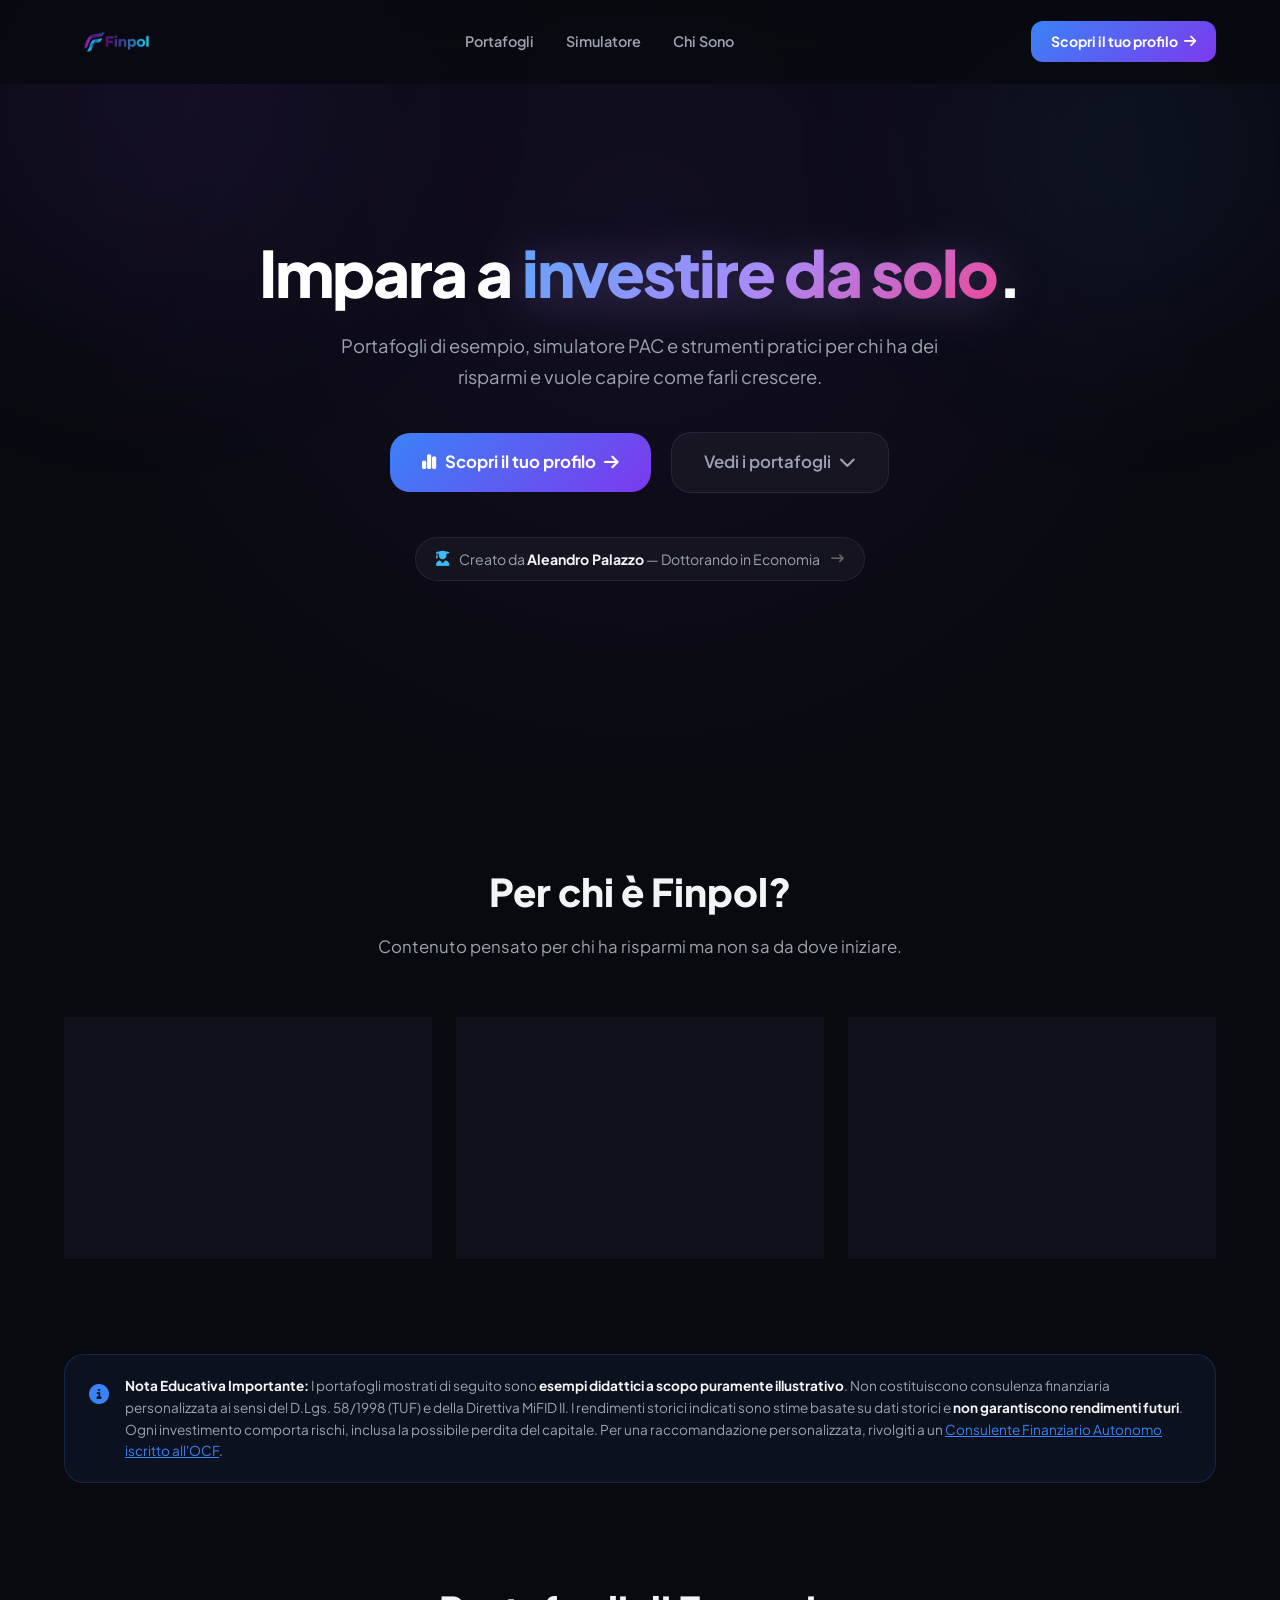
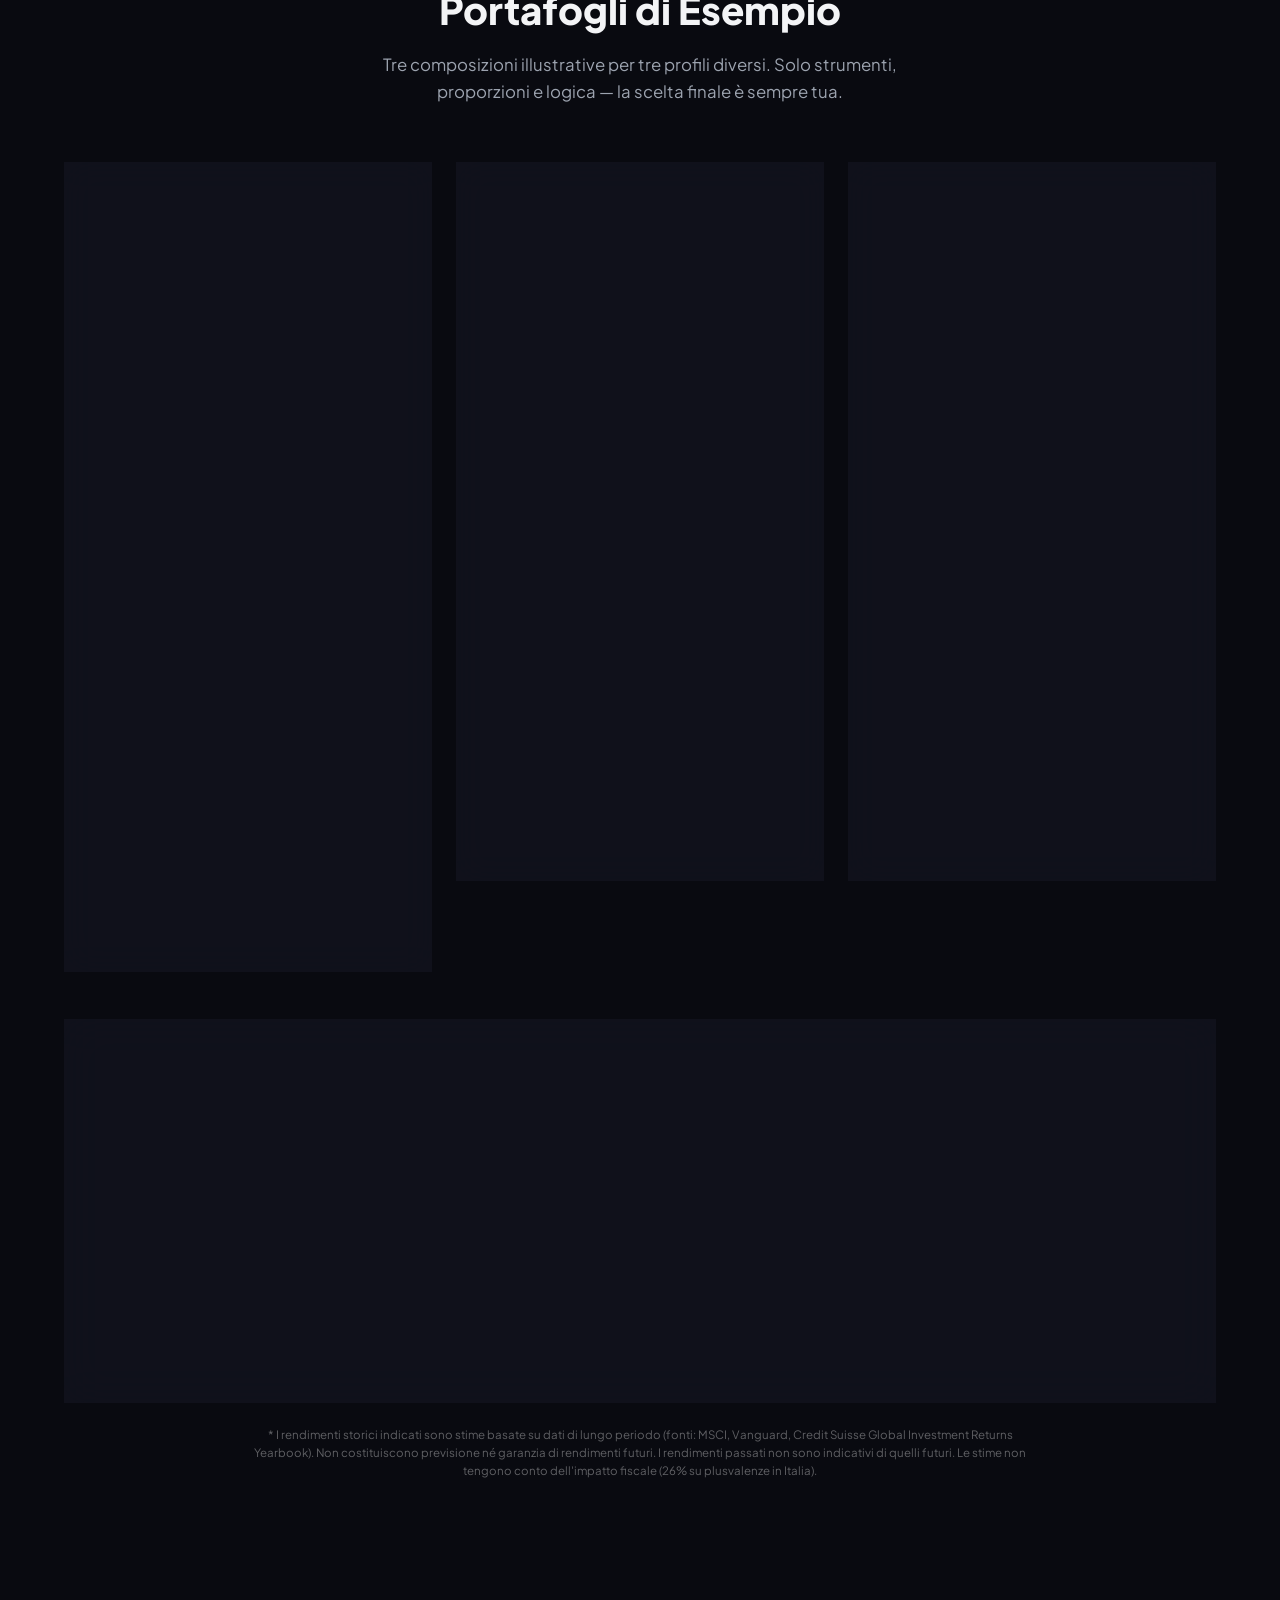
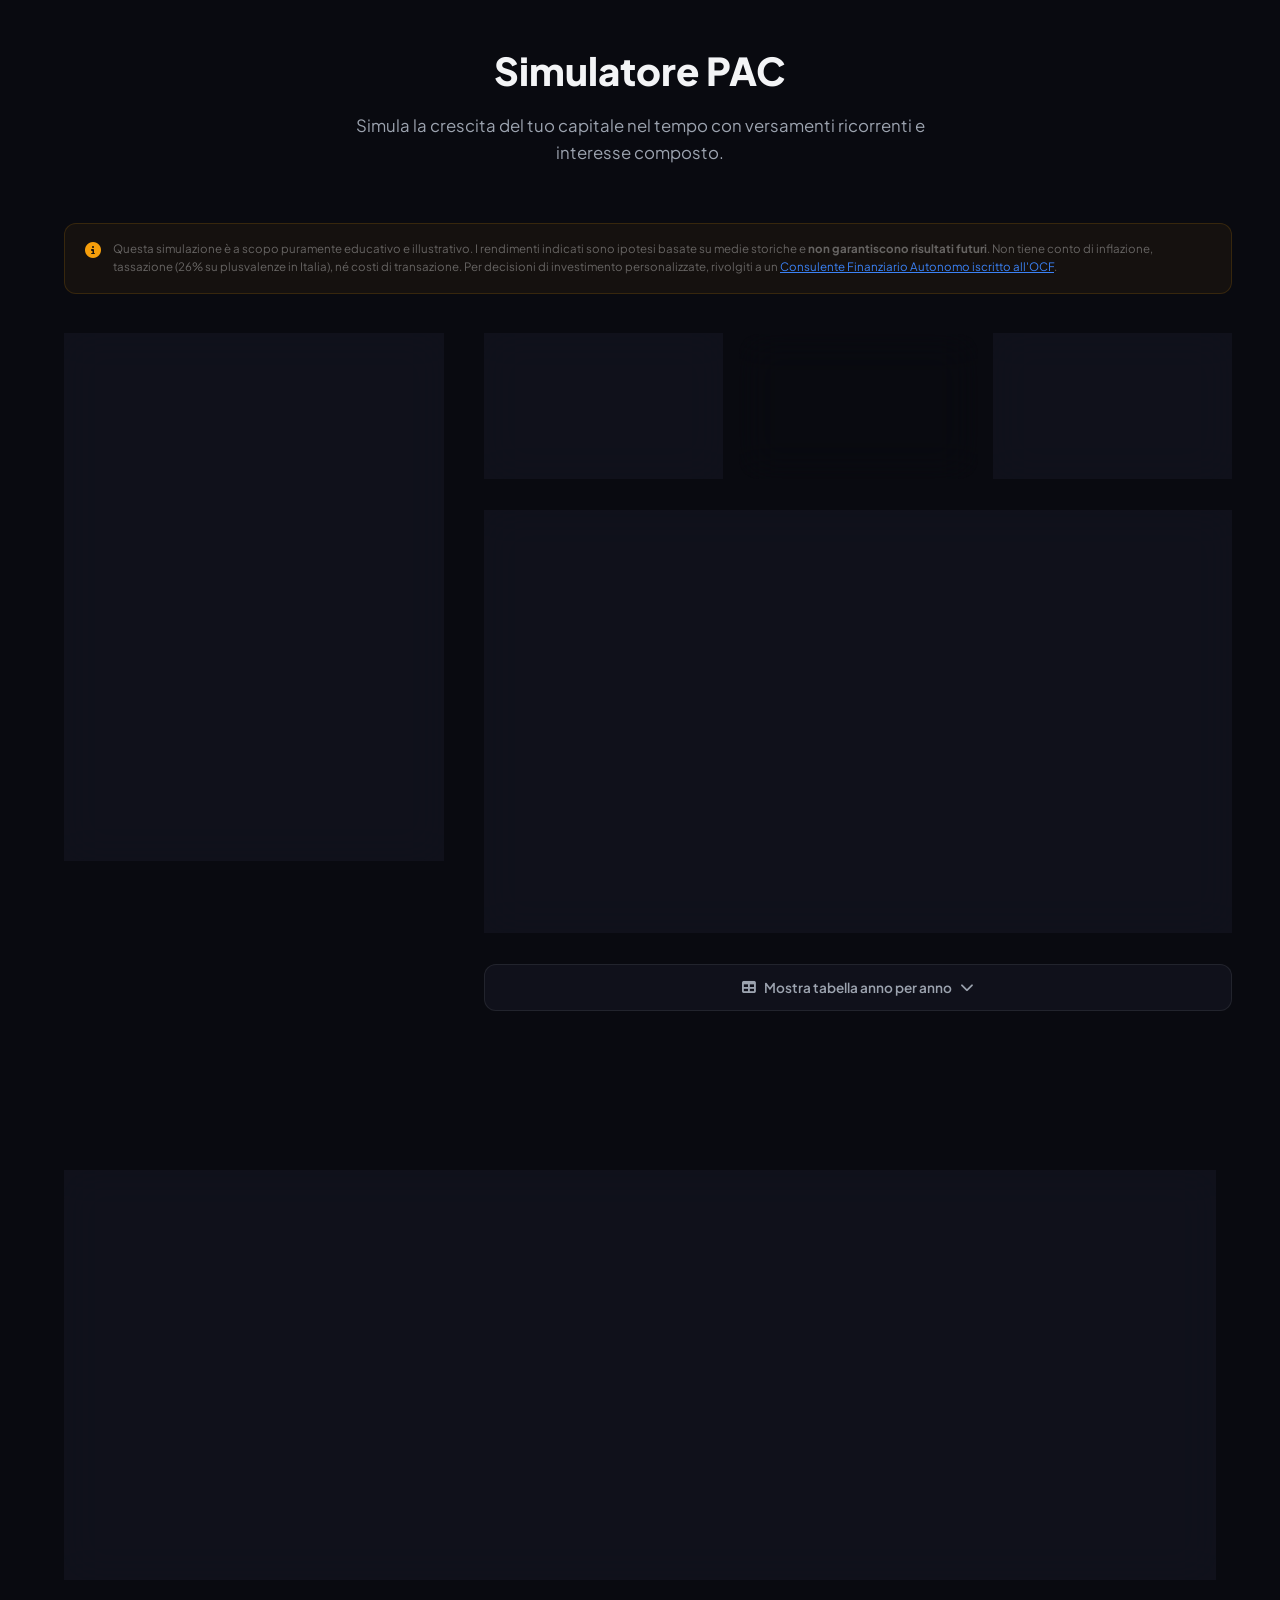
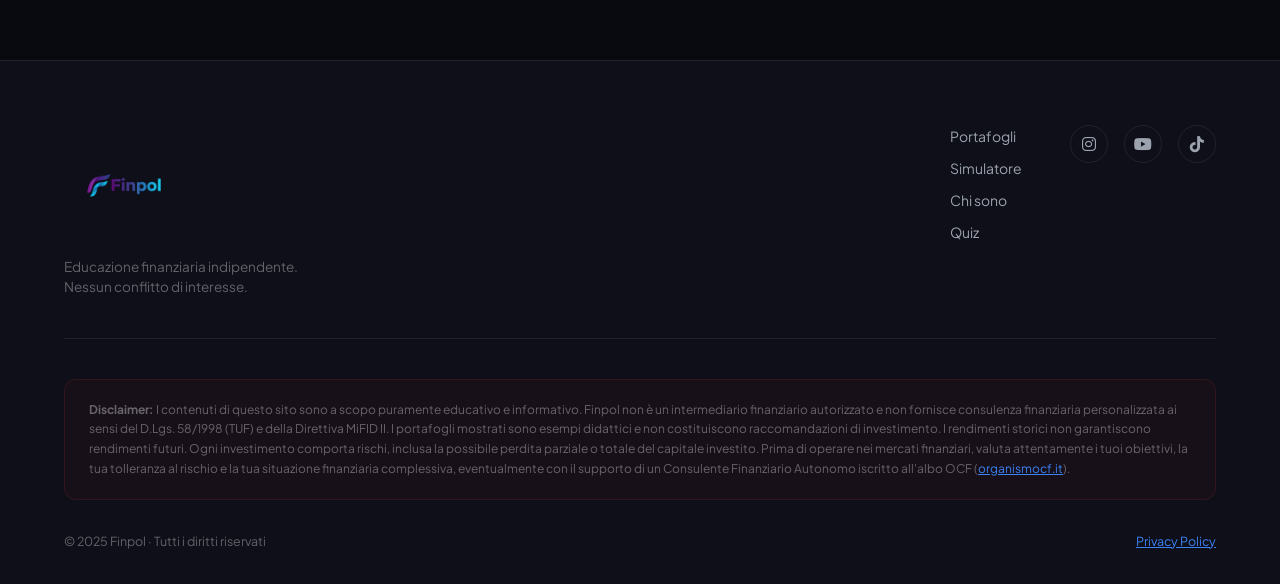
==== commit 11210fba: "Add files via upload" ====
--- a/index.html
+++ b/index.html
@@ -220,14 +220,14 @@
                     <p class="portfolio-desc">Esempio per chi ha un orizzonte di medio periodo e può accettare
                         oscillazioni moderate in cambio di una crescita più significativa nel tempo.</p>
 
-                    <div class="allocation-bar" role="img" aria-label="Allocazione: VWCE 45%, AGGH 45%, SGLN 10%">
+                    <div class="allocation-bar" role="img" aria-label="Allocazione: VWCE 45%, IBCI 45%, SGLN 10%">
                         <div class="bar-seg seg-vwce" style="width:45%" title="VWCE 45%"></div>
-                        <div class="bar-seg seg-aggh" style="width:45%" title="AGGH 45%"></div>
+                        <div class="bar-seg seg-ibci" style="width:45%" title="IBCI 45%"></div>
                         <div class="bar-seg seg-sgln" style="width:10%" title="SGLN 10%"></div>
                     </div>
                     <div class="allocation-legend">
                         <span class="leg-item"><span class="leg-dot dot-vwce"></span>Azionario 45%</span>
-                        <span class="leg-item"><span class="leg-dot dot-aggh"></span>Obbligazionario 45%</span>
+                        <span class="leg-item"><span class="leg-dot dot-ibci"></span>Obbligazionario 45%</span>
                         <span class="leg-item"><span class="leg-dot dot-sgln"></span>Oro 10%</span>
                     </div>
 
@@ -241,8 +241,8 @@
                         </div>
                         <div class="etf-row">
                             <div class="etf-info">
-                                <span class="etf-name">iShares Core Global Aggregate Bond EUR Hedged Acc</span>
-                                <span class="etf-ticker">AGGH</span>
+                                <span class="etf-name">iShares € Inflation Linked Govt Bond UCITS ETF</span>
+                                <span class="etf-ticker">IBCI</span>
                             </div>
                             <div class="etf-pct pct-green">45%</div>
                         </div>
@@ -275,14 +275,14 @@
                     <p class="portfolio-desc">Esempio per chi ha un orizzonte lungo e può sopportare oscillazioni anche
                         significative, puntando alla massima crescita del capitale nel tempo.</p>
 
-                    <div class="allocation-bar" role="img" aria-label="Allocazione: VWCE 80%, AGGH 10%, SGLN 10%">
+                    <div class="allocation-bar" role="img" aria-label="Allocazione: VWCE 80%, IBCI 10%, SGLN 10%">
                         <div class="bar-seg seg-vwce" style="width:80%" title="VWCE 80%"></div>
-                        <div class="bar-seg seg-aggh" style="width:10%" title="AGGH 10%"></div>
+                        <div class="bar-seg seg-ibci" style="width:10%" title="IBCI 10%"></div>
                         <div class="bar-seg seg-sgln" style="width:10%" title="SGLN 10%"></div>
                     </div>
                     <div class="allocation-legend">
                         <span class="leg-item"><span class="leg-dot dot-vwce"></span>Azionario 80%</span>
-                        <span class="leg-item"><span class="leg-dot dot-aggh"></span>Obbligazionario 10%</span>
+                        <span class="leg-item"><span class="leg-dot dot-ibci"></span>Obbligazionario 10%</span>
                         <span class="leg-item"><span class="leg-dot dot-sgln"></span>Oro 10%</span>
                     </div>
 
@@ -296,8 +296,8 @@
                         </div>
                         <div class="etf-row">
                             <div class="etf-info">
-                                <span class="etf-name">iShares Core Global Aggregate Bond EUR Hedged Acc</span>
-                                <span class="etf-ticker">AGGH</span>
+                                <span class="etf-name">iShares € Inflation Linked Govt Bond UCITS ETF</span>
+                                <span class="etf-ticker">IBCI</span>
                             </div>
                             <div class="etf-pct pct-green">10%</div>
                         </div>
--- a/sito/style.css
+++ b/sito/style.css
@@ -962,7 +962,7 @@
     background: linear-gradient(90deg, var(--accent-violet), #a78bfa);
 }
 
-.seg-aggh {
+.seg-aggh, .seg-ibci {
     background: linear-gradient(90deg, var(--accent-green), #34d399);
 }
 
@@ -1000,7 +1000,7 @@
     background: var(--accent-violet);
 }
 
-.dot-aggh {
+.dot-aggh, .dot-ibci {
     background: var(--accent-green);
 }
 
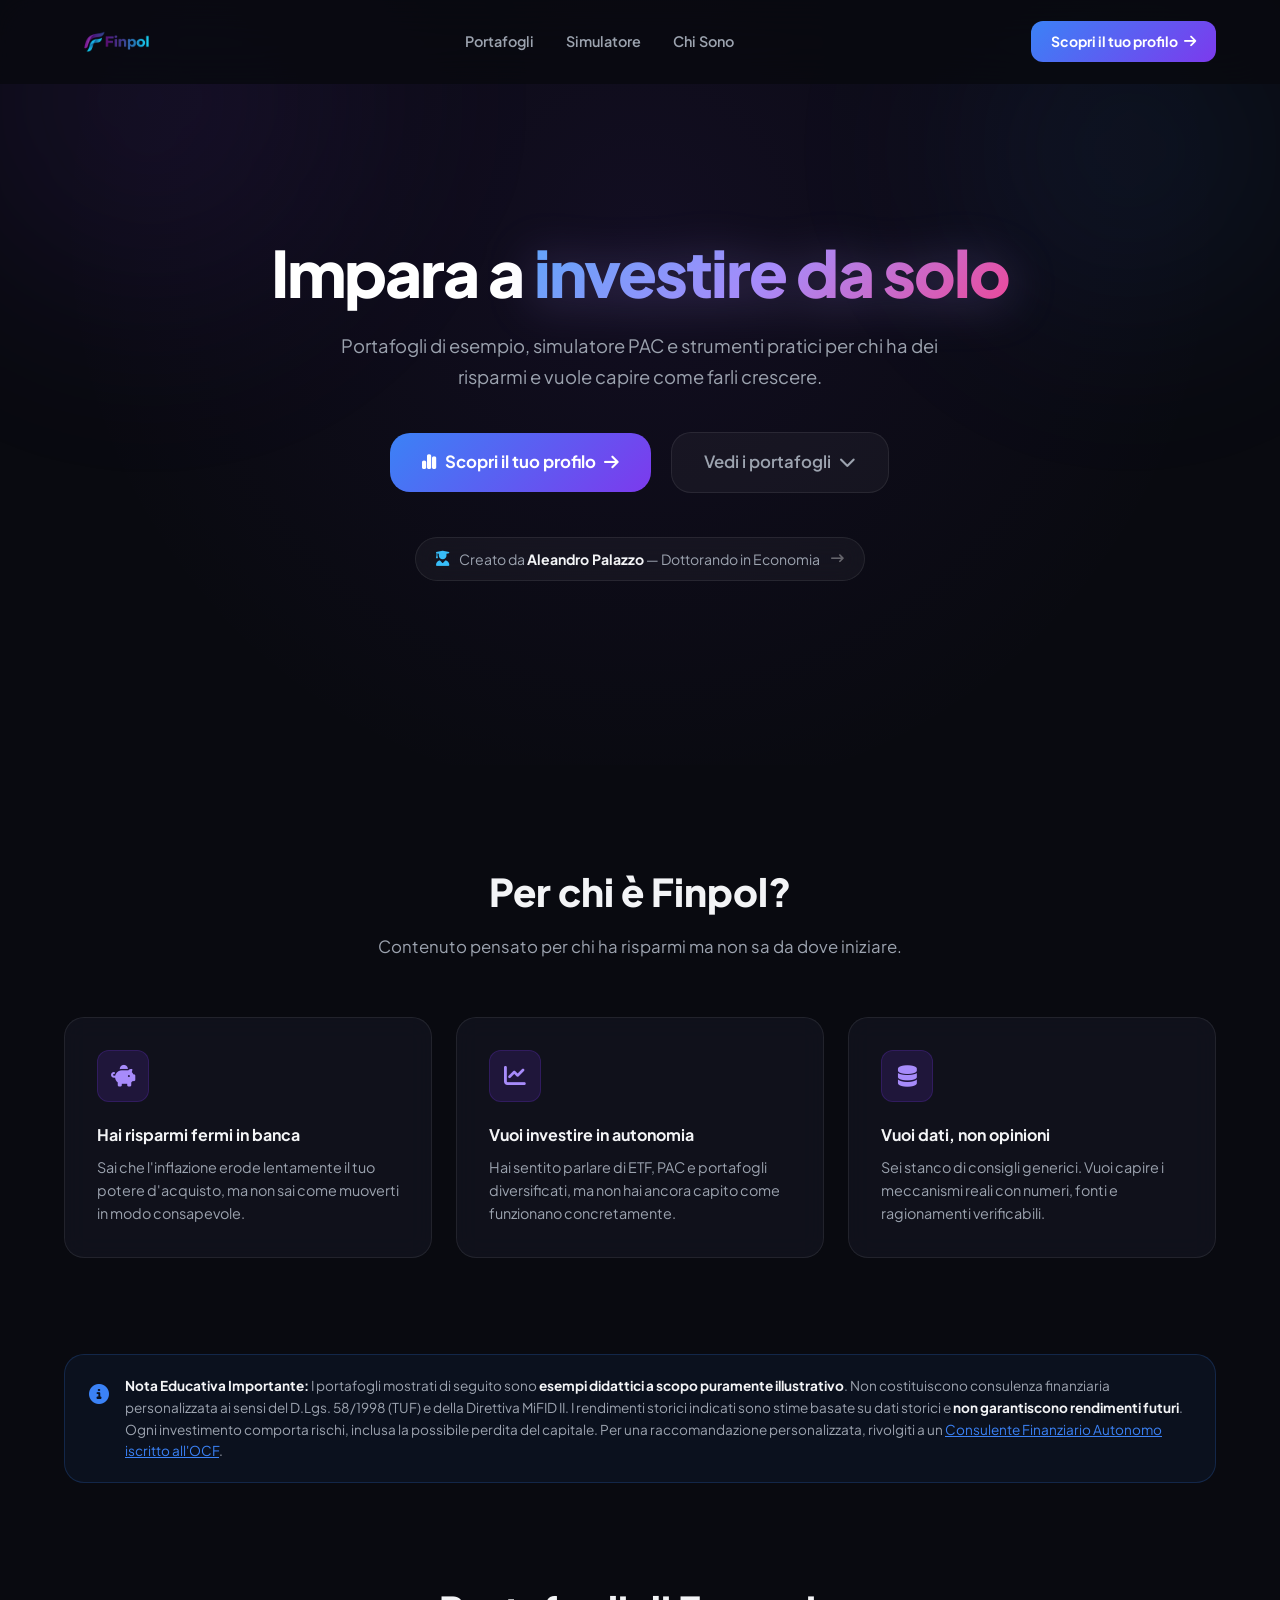
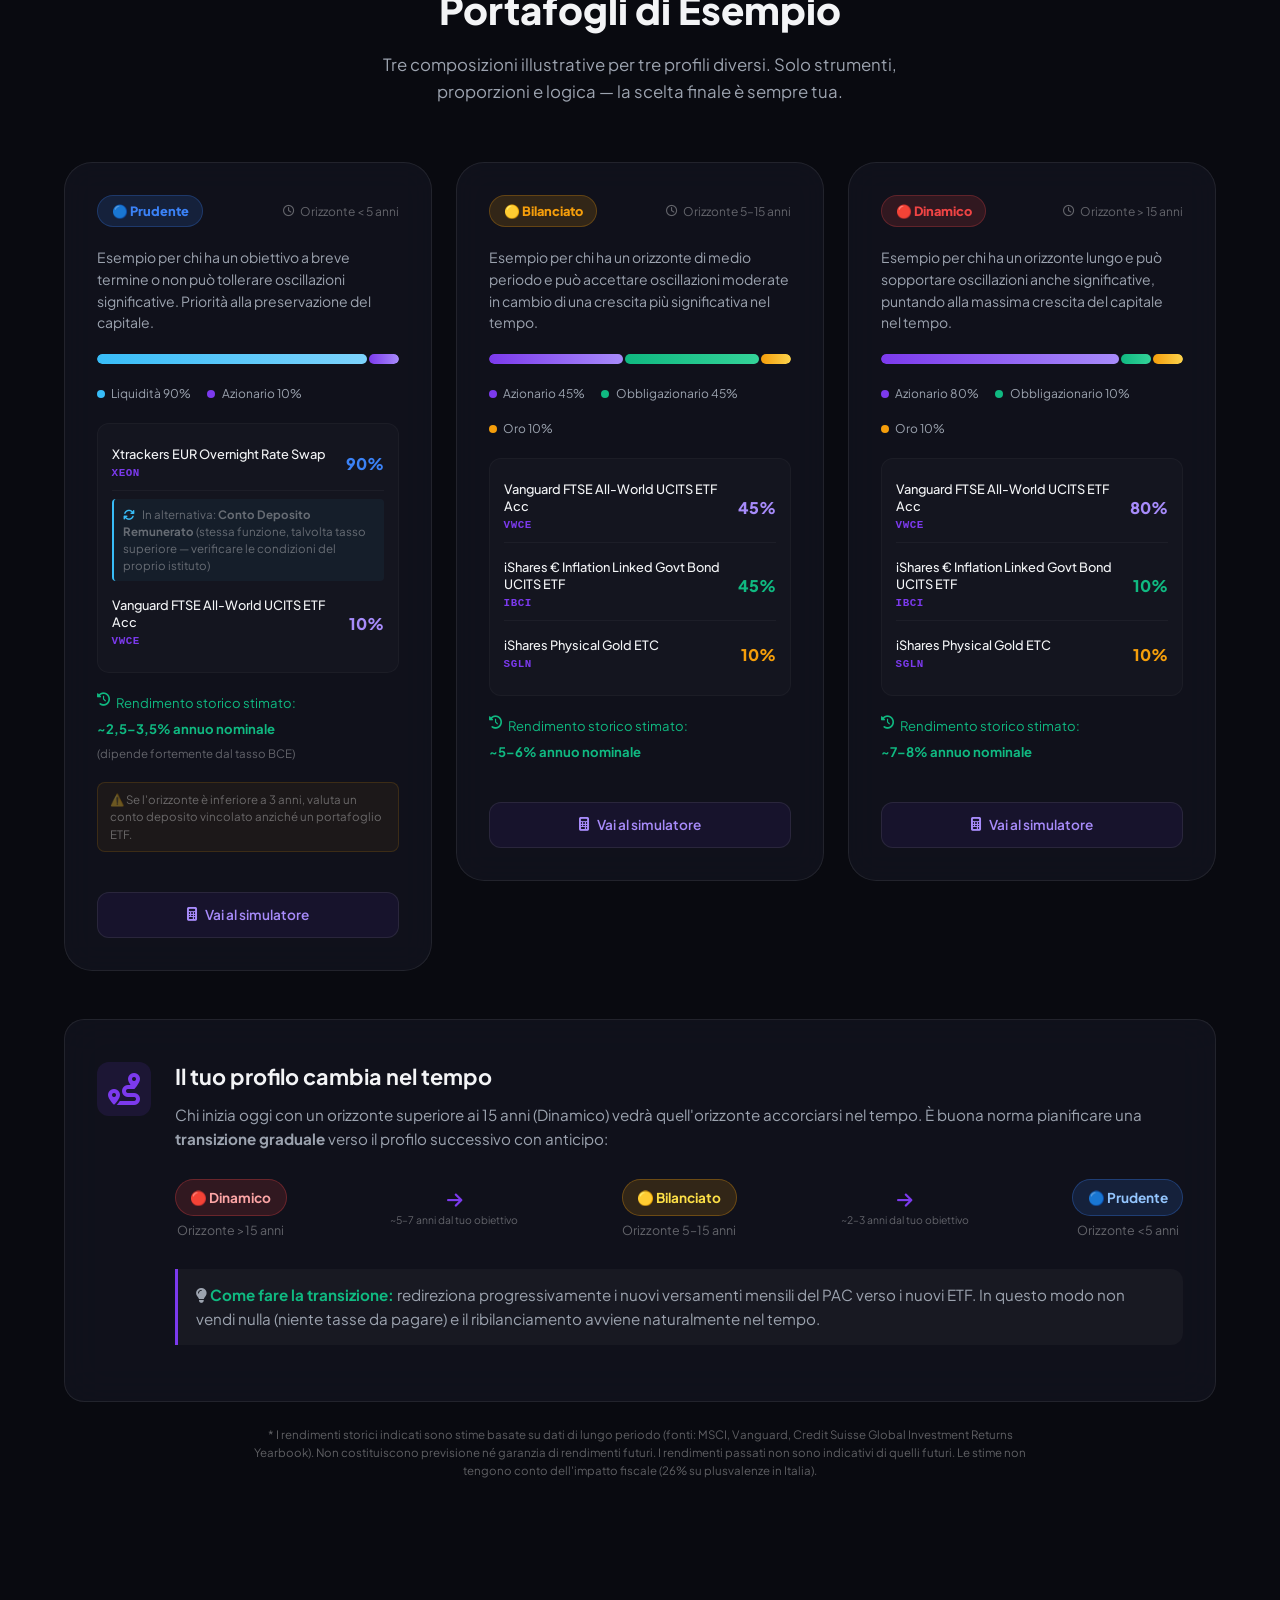
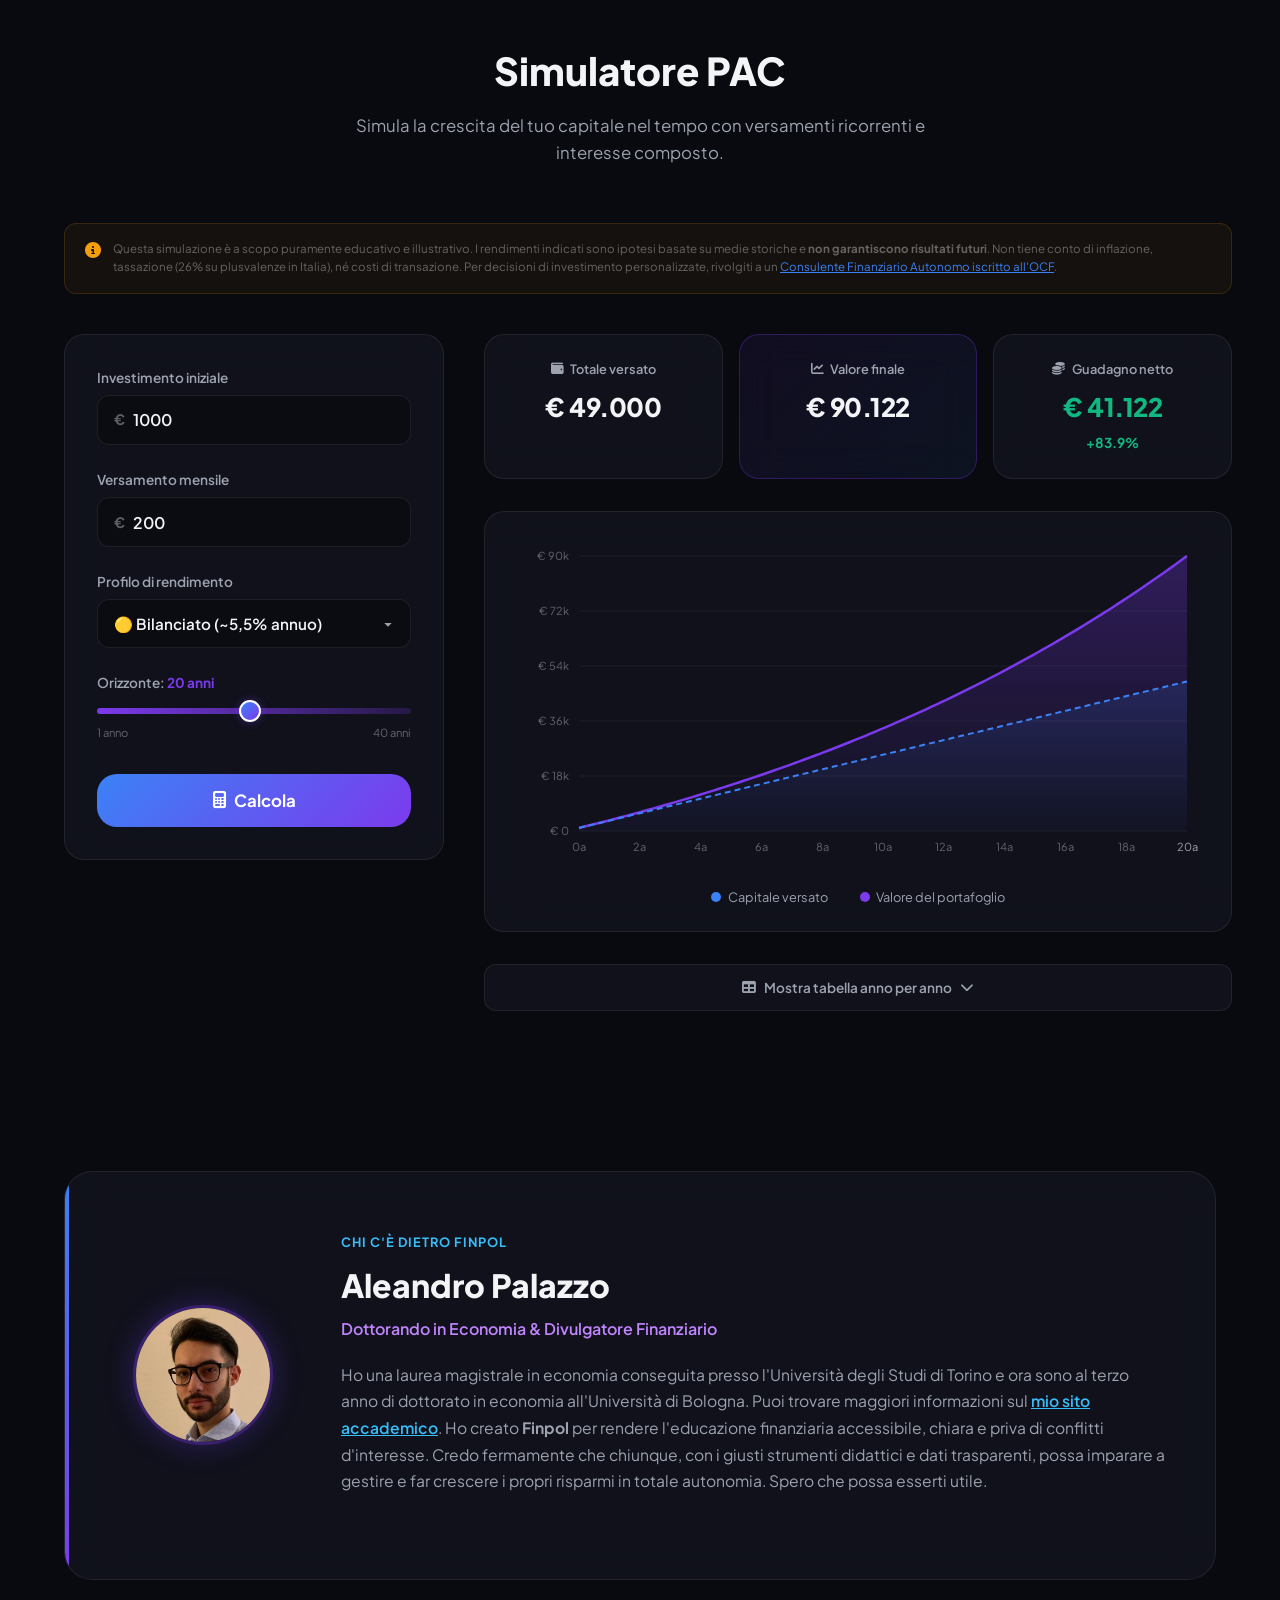
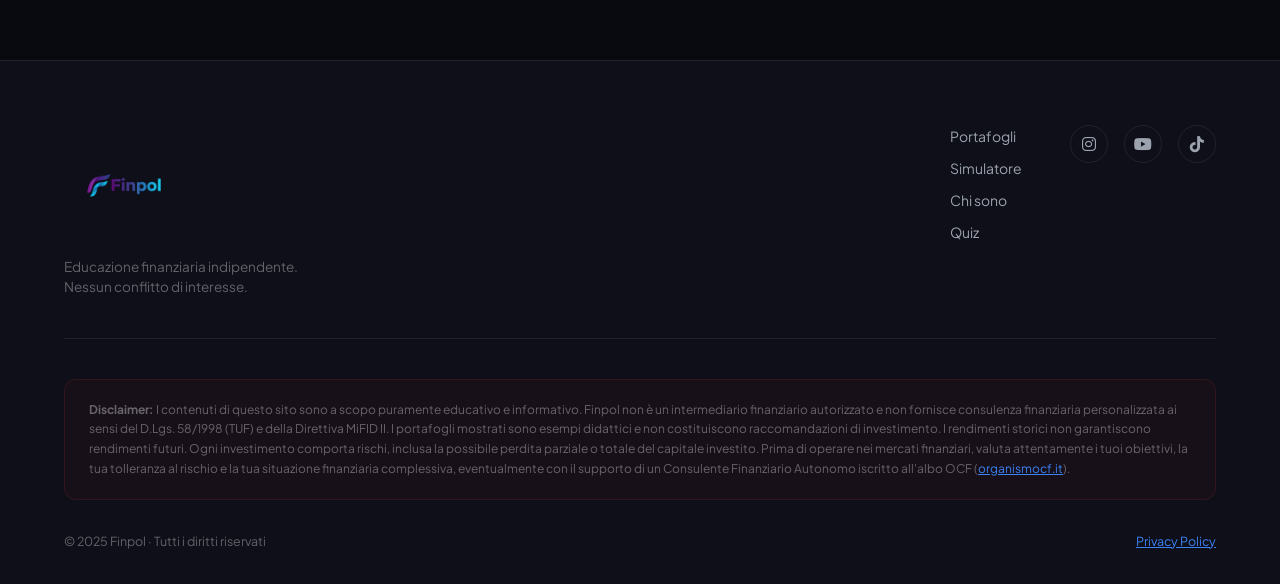
==== commit f4890953: "Add files via upload" ====
--- a/index.html
+++ b/index.html
@@ -64,7 +64,7 @@
         <div class="hero-inner container">
             <div class="hero-content">
                 <h1 class="reveal">
-                    Impara a <span class="gradient-text">investire da solo</span>.
+                    Impara a <span class="gradient-text">investire da solo</span>
                 </h1>
                 <p class="hero-sub reveal">
                     Portafogli di esempio, simulatore PAC e strumenti pratici per chi ha dei risparmi e vuole capire
@@ -334,13 +334,15 @@
                             <span class="gs-badge red">🔴 Dinamico</span>
                             <span class="gs-desc">Orizzonte &gt;15 anni</span>
                         </div>
-                        <div class="glide-arrow"><i class="fa-solid fa-arrow-right"></i><span>~5–7 anni dal tuo obiettivo</span>
+                        <div class="glide-arrow"><i class="fa-solid fa-arrow-right"></i><span>~5–7 anni dal tuo
+                                obiettivo</span>
                         </div>
                         <div class="glide-step">
                             <span class="gs-badge yellow">🟡 Bilanciato</span>
                             <span class="gs-desc">Orizzonte 5–15 anni</span>
                         </div>
-                        <div class="glide-arrow"><i class="fa-solid fa-arrow-right"></i><span>~2–3 anni dal tuo obiettivo</span>
+                        <div class="glide-arrow"><i class="fa-solid fa-arrow-right"></i><span>~2–3 anni dal tuo
+                                obiettivo</span>
                         </div>
                         <div class="glide-step">
                             <span class="gs-badge blue">🔵 Prudente</span>
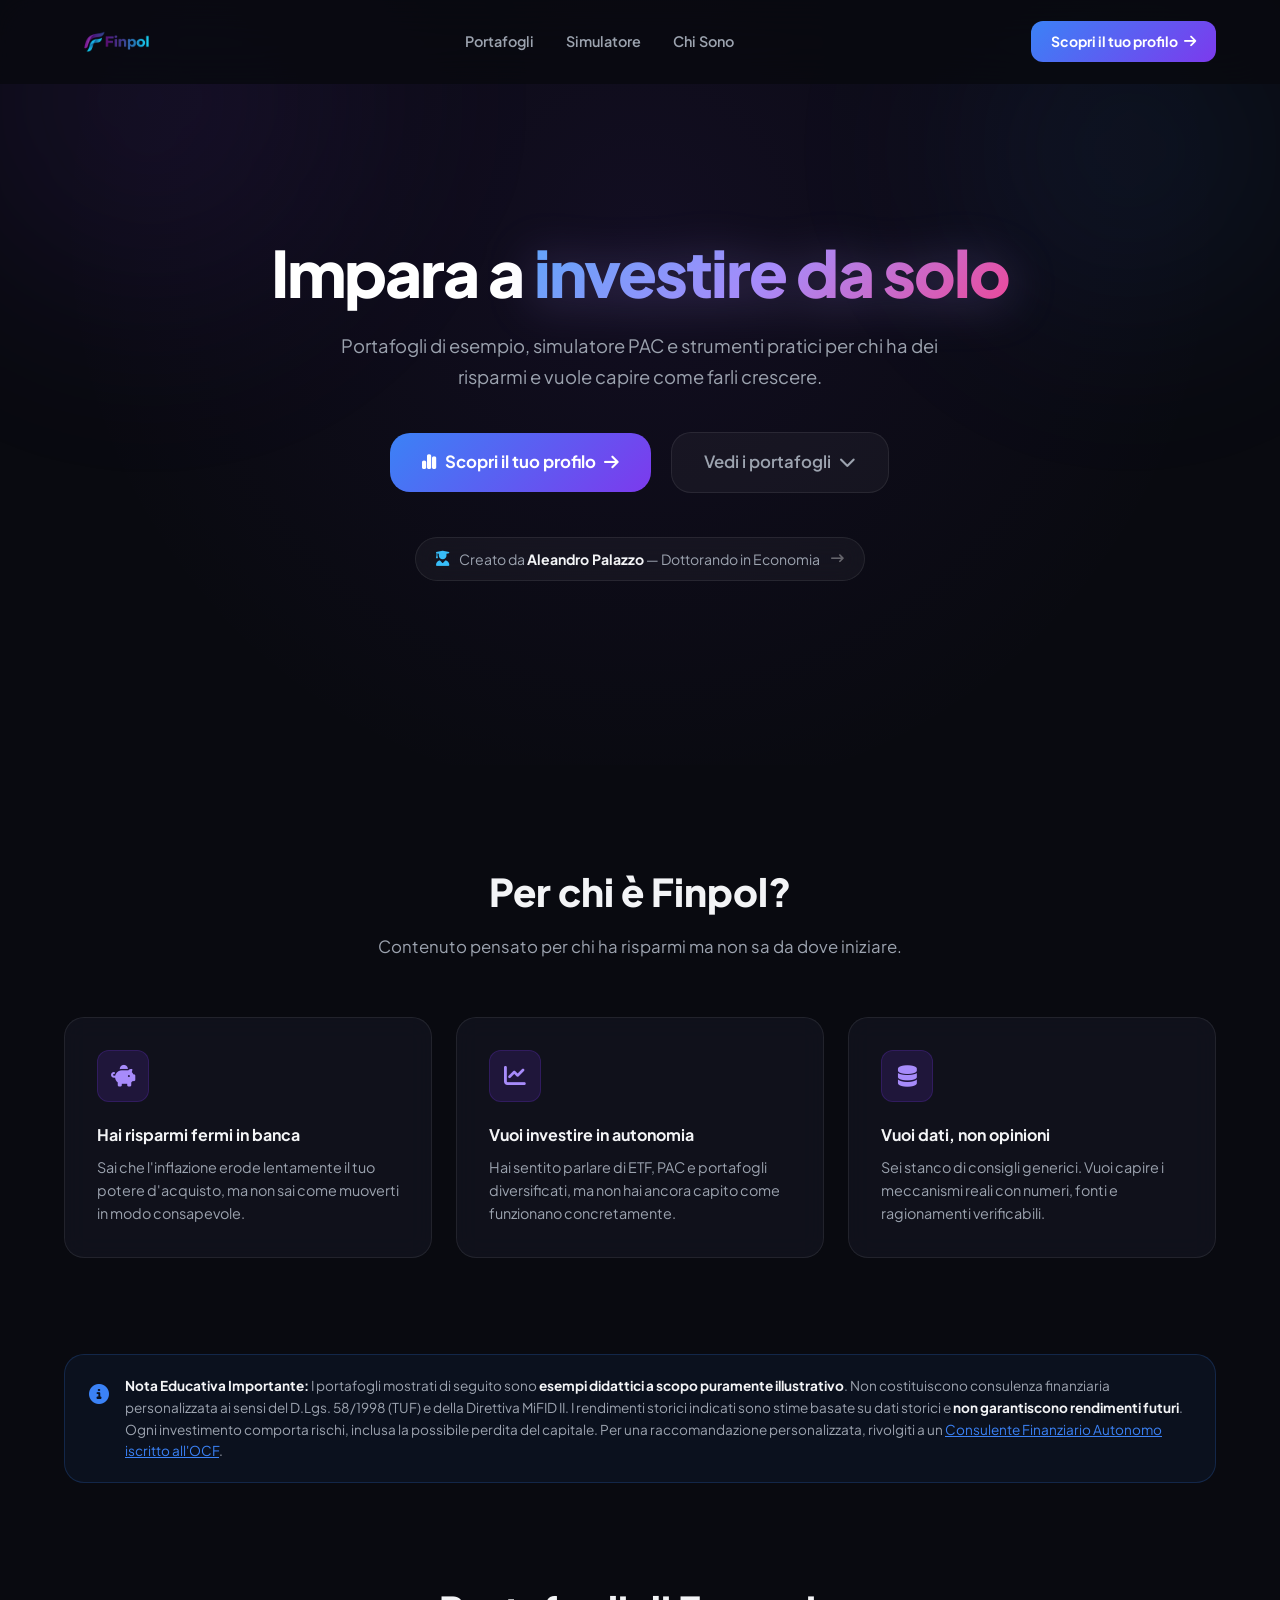
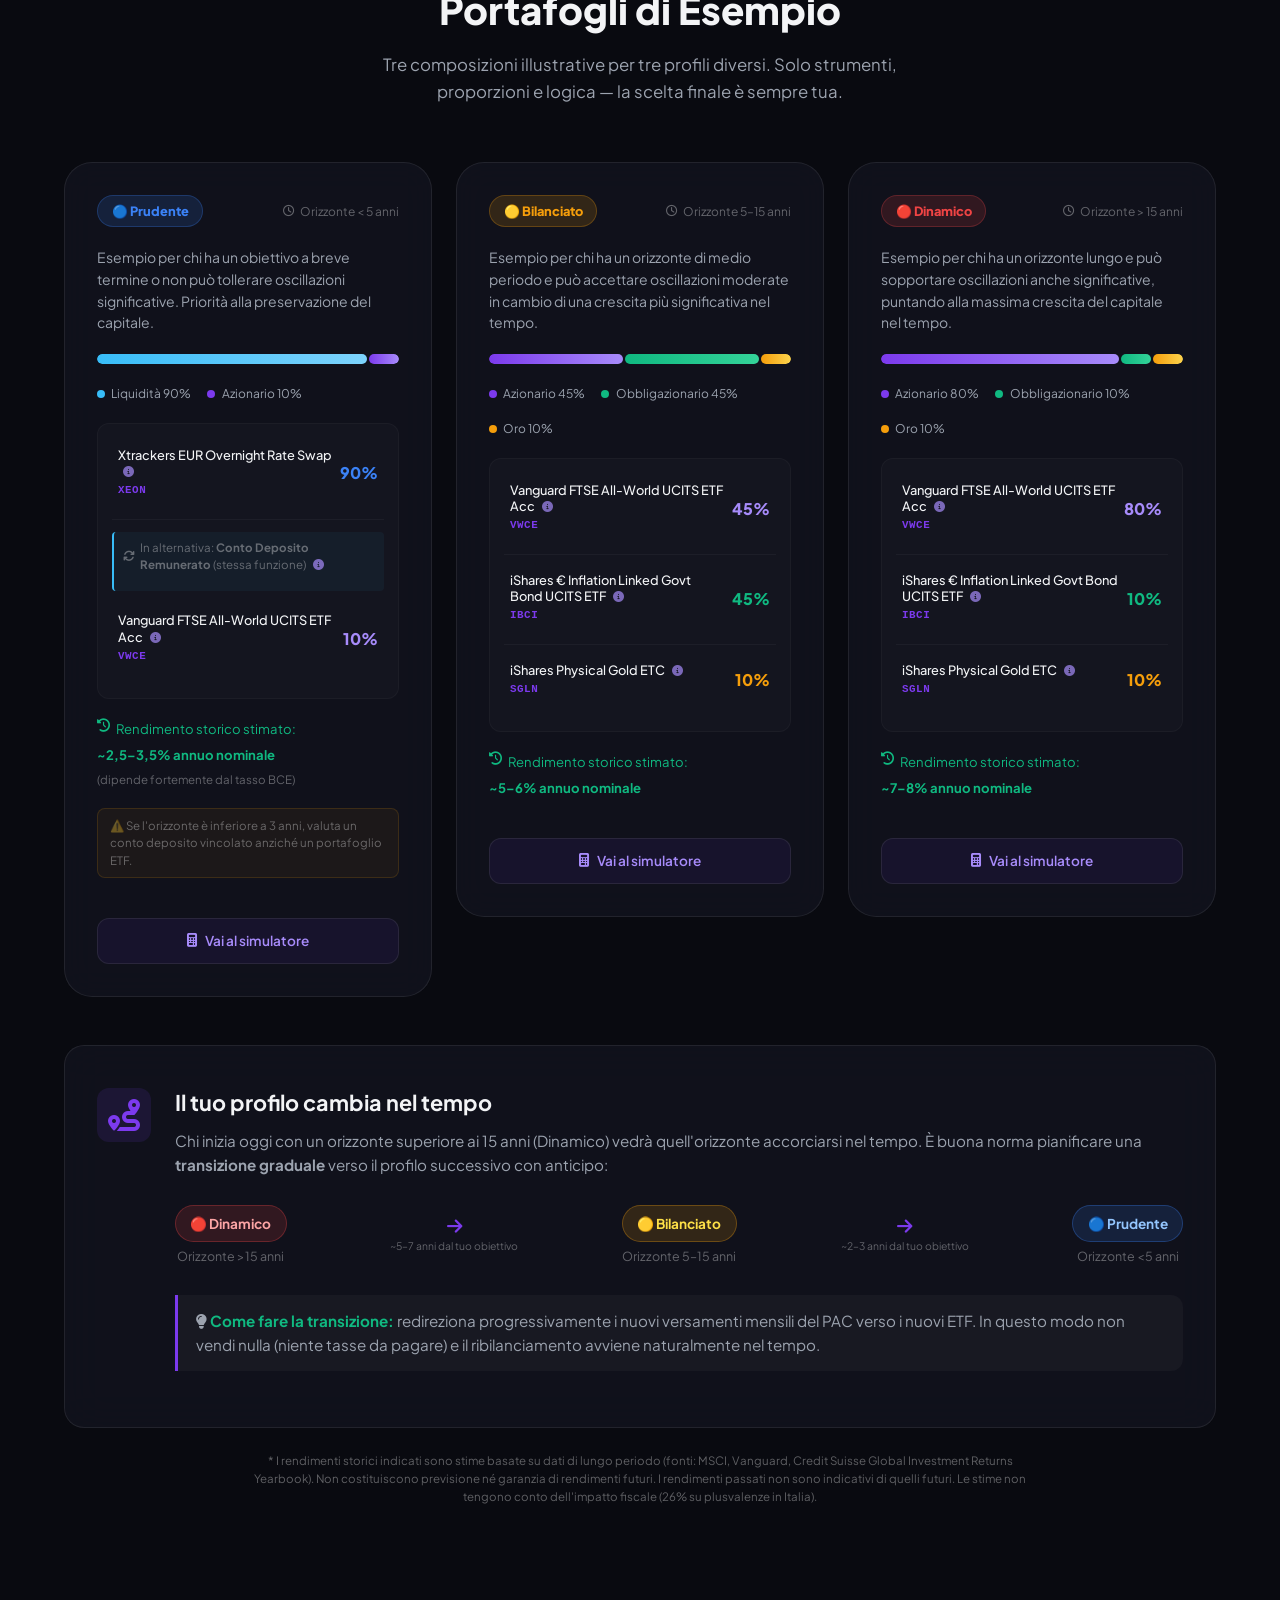
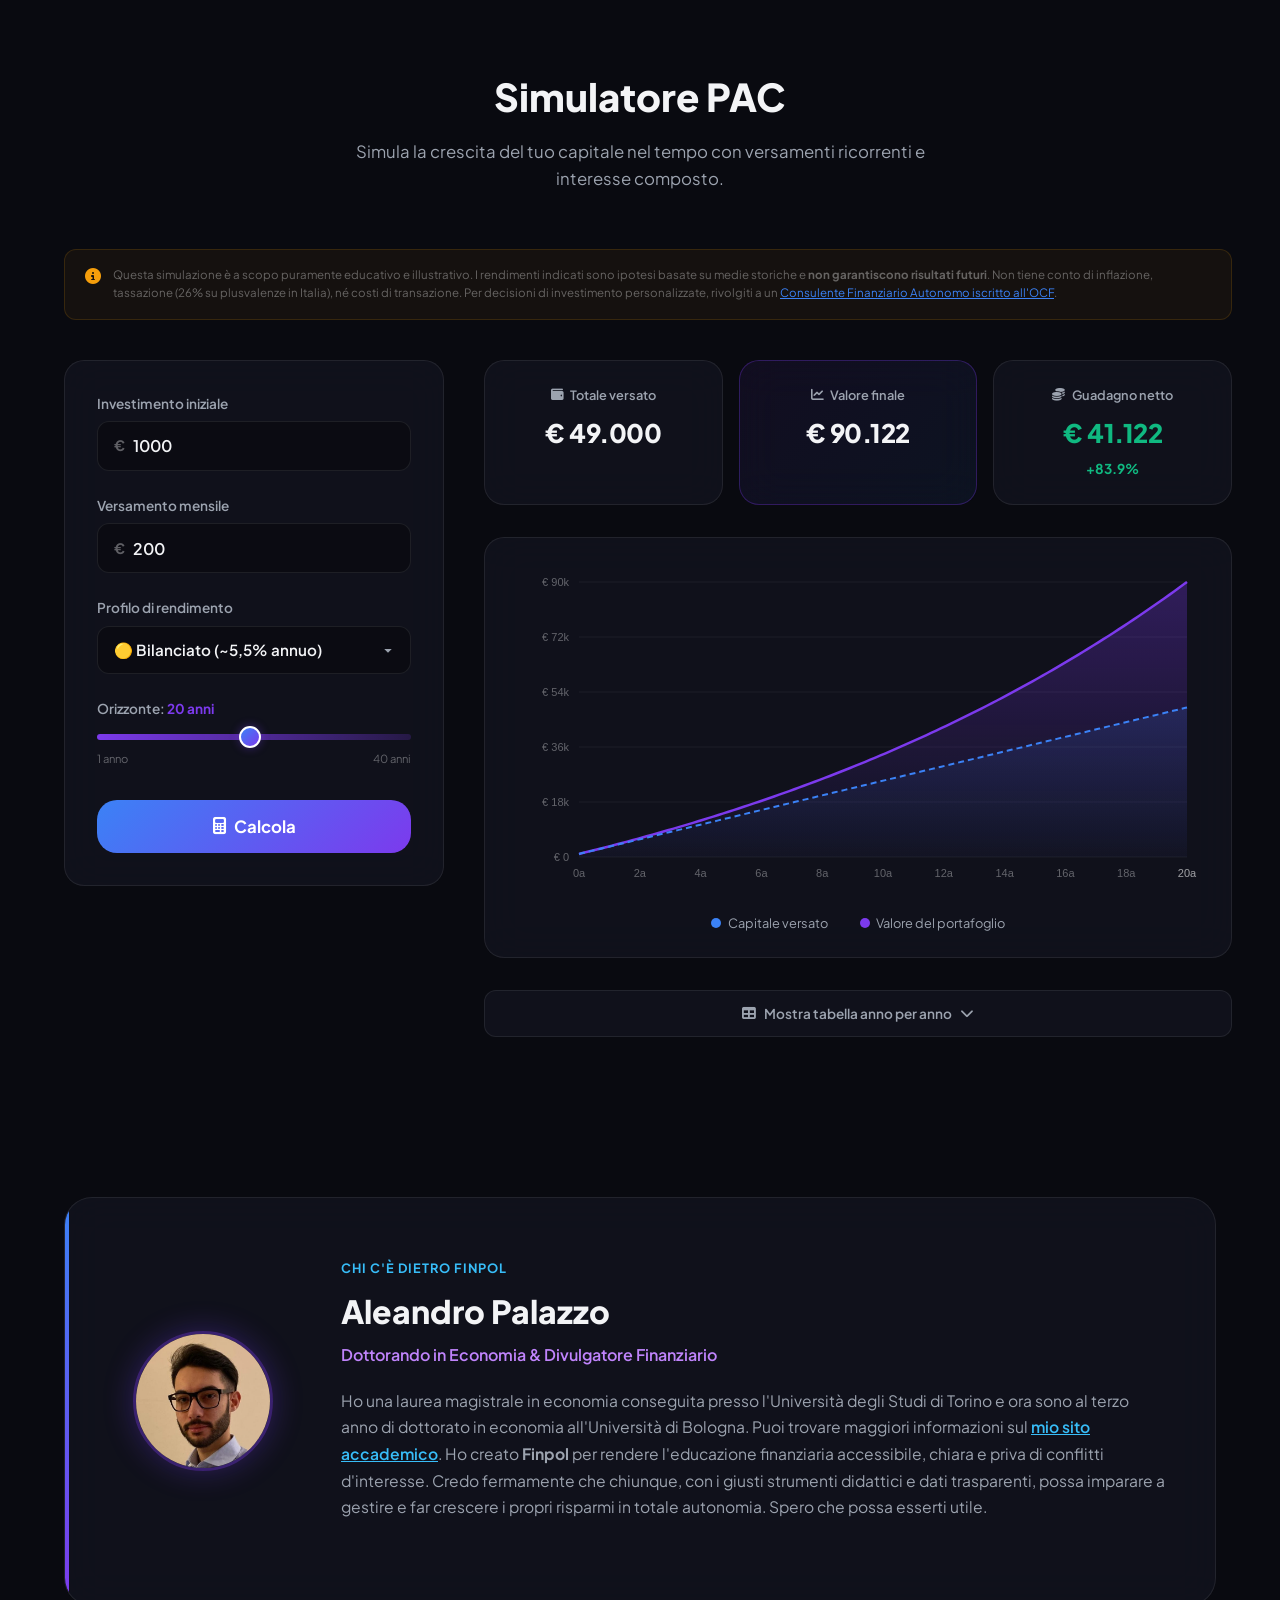
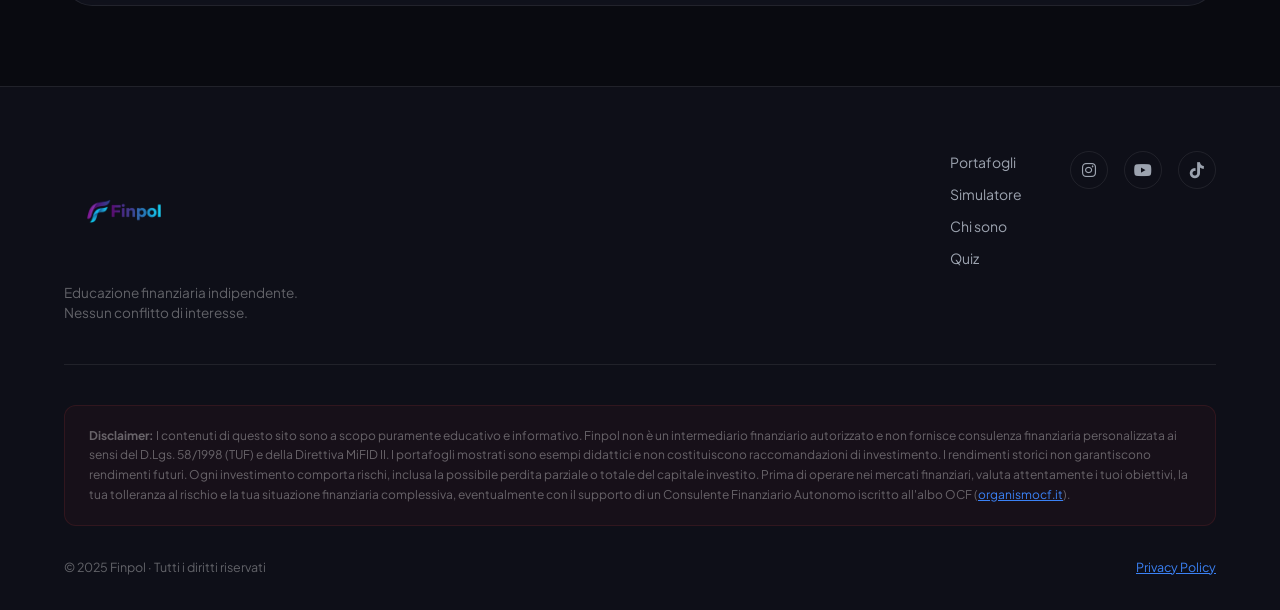
==== commit 15d2a8d2: "Add files via upload" ====
--- a/index.html
+++ b/index.html
@@ -176,24 +176,47 @@
                     </div>
 
                     <div class="etf-table">
-                        <div class="etf-row">
-                            <div class="etf-info">
-                                <span class="etf-name">Xtrackers EUR Overnight Rate Swap</span>
-                                <span class="etf-ticker">XEON</span>
-                            </div>
-                            <div class="etf-pct pct-blue">90%</div>
+                        <div class="etf-row-wrapper">
+                            <div class="etf-row">
+                                <div class="etf-info">
+                                    <span class="etf-name">Xtrackers EUR Overnight Rate Swap <i
+                                            class="fa-solid fa-circle-info etf-info-icon"></i></span>
+                                    <span class="etf-ticker">XEON</span>
+                                </div>
+                                <div class="etf-pct pct-blue">90%</div>
+                            </div>
+                            <div class="etf-desc-drawer">
+                                <p><strong>XEON (Liquidità Euro):</strong> ETF che replica il tasso di interesse
+                                    ufficiale della BCE. Alternativa flessibile al conto deposito per mantenere il
+                                    capitale al sicuro con rendimenti di breve periodo.</p>
+                            </div>
                         </div>
                         <div class="etf-alt-note">
-                            <i class="fa-solid fa-arrows-rotate"></i>
-                            In alternativa: <strong>Conto Deposito Remunerato</strong> (stessa funzione, talvolta tasso
-                            superiore — verificare le condizioni del proprio istituto)
-                        </div>
-                        <div class="etf-row">
-                            <div class="etf-info">
-                                <span class="etf-name">Vanguard FTSE All-World UCITS ETF Acc</span>
-                                <span class="etf-ticker">VWCE</span>
-                            </div>
-                            <div class="etf-pct pct-violet">10%</div>
+                            <div class="etf-alt-header">
+                                <i class="fa-solid fa-arrows-rotate"></i>
+                                <span>In alternativa: <strong>Conto Deposito Remunerato</strong> (stessa funzione) <i
+                                        class="fa-solid fa-circle-info etf-info-icon"></i></span>
+                            </div>
+                            <div class="etf-desc-drawer">
+                                <p><strong>Conto Deposito:</strong> Conto bancario (libero o vincolato) che offre un
+                                    interesse fisso sui tuoi risparmi. Ideale per la massima sicurezza nel brevissimo
+                                    periodo.</p>
+                            </div>
+                        </div>
+                        <div class="etf-row-wrapper">
+                            <div class="etf-row">
+                                <div class="etf-info">
+                                    <span class="etf-name">Vanguard FTSE All-World UCITS ETF Acc <i
+                                            class="fa-solid fa-circle-info etf-info-icon"></i></span>
+                                    <span class="etf-ticker">VWCE</span>
+                                </div>
+                                <div class="etf-pct pct-violet">10%</div>
+                            </div>
+                            <div class="etf-desc-drawer">
+                                <p><strong>VWCE (Azionario Globale):</strong> Investe in oltre 3.600 grandi aziende
+                                    mondiali (come Apple, Microsoft, Amazon). È il motore principale di crescita del
+                                    portafoglio nel lungo periodo.</p>
+                            </div>
                         </div>
                     </div>
 
@@ -232,26 +255,50 @@
                     </div>
 
                     <div class="etf-table">
-                        <div class="etf-row">
-                            <div class="etf-info">
-                                <span class="etf-name">Vanguard FTSE All-World UCITS ETF Acc</span>
-                                <span class="etf-ticker">VWCE</span>
-                            </div>
-                            <div class="etf-pct pct-violet">45%</div>
-                        </div>
-                        <div class="etf-row">
-                            <div class="etf-info">
-                                <span class="etf-name">iShares € Inflation Linked Govt Bond UCITS ETF</span>
-                                <span class="etf-ticker">IBCI</span>
-                            </div>
-                            <div class="etf-pct pct-green">45%</div>
-                        </div>
-                        <div class="etf-row">
-                            <div class="etf-info">
-                                <span class="etf-name">iShares Physical Gold ETC</span>
-                                <span class="etf-ticker">SGLN</span>
-                            </div>
-                            <div class="etf-pct pct-gold">10%</div>
+                        <div class="etf-row-wrapper">
+                            <div class="etf-row">
+                                <div class="etf-info">
+                                    <span class="etf-name">Vanguard FTSE All-World UCITS ETF Acc <i
+                                            class="fa-solid fa-circle-info etf-info-icon"></i></span>
+                                    <span class="etf-ticker">VWCE</span>
+                                </div>
+                                <div class="etf-pct pct-violet">45%</div>
+                            </div>
+                            <div class="etf-desc-drawer">
+                                <p><strong>VWCE (Azionario Globale):</strong> Investe in oltre 3.600 grandi aziende
+                                    mondiali (come Apple, Microsoft, Amazon). È il motore principale di crescita del
+                                    portafoglio nel lungo periodo.</p>
+                            </div>
+                        </div>
+                        <div class="etf-row-wrapper">
+                            <div class="etf-row">
+                                <div class="etf-info">
+                                    <span class="etf-name">iShares € Inflation Linked Govt Bond UCITS ETF <i
+                                            class="fa-solid fa-circle-info etf-info-icon"></i></span>
+                                    <span class="etf-ticker">IBCI</span>
+                                </div>
+                                <div class="etf-pct pct-green">45%</div>
+                            </div>
+                            <div class="etf-desc-drawer">
+                                <p><strong>IBCI (Obbligazionario Inflazione):</strong> Investe in titoli di Stato
+                                    dell'Eurozona legati all'inflazione. Protegge il potere d'acquisto reale dal costo
+                                    della vita e stabilizza il portafoglio in caso di recessione o crisi economica.</p>
+                            </div>
+                        </div>
+                        <div class="etf-row-wrapper">
+                            <div class="etf-row">
+                                <div class="etf-info">
+                                    <span class="etf-name">iShares Physical Gold ETC <i
+                                            class="fa-solid fa-circle-info etf-info-icon"></i></span>
+                                    <span class="etf-ticker">SGLN</span>
+                                </div>
+                                <div class="etf-pct pct-gold">10%</div>
+                            </div>
+                            <div class="etf-desc-drawer">
+                                <p><strong>SGLN (Oro Fisico):</strong> Strumento garantito al 100% da oro fisico
+                                    custodito nei caveau. Agisce da bene rifugio per proteggere il portafoglio durante
+                                    periodi di forte instabilità o stagflazione.</p>
+                            </div>
                         </div>
                     </div>
 
@@ -287,26 +334,50 @@
                     </div>
 
                     <div class="etf-table">
-                        <div class="etf-row">
-                            <div class="etf-info">
-                                <span class="etf-name">Vanguard FTSE All-World UCITS ETF Acc</span>
-                                <span class="etf-ticker">VWCE</span>
-                            </div>
-                            <div class="etf-pct pct-violet">80%</div>
-                        </div>
-                        <div class="etf-row">
-                            <div class="etf-info">
-                                <span class="etf-name">iShares € Inflation Linked Govt Bond UCITS ETF</span>
-                                <span class="etf-ticker">IBCI</span>
-                            </div>
-                            <div class="etf-pct pct-green">10%</div>
-                        </div>
-                        <div class="etf-row">
-                            <div class="etf-info">
-                                <span class="etf-name">iShares Physical Gold ETC</span>
-                                <span class="etf-ticker">SGLN</span>
-                            </div>
-                            <div class="etf-pct pct-gold">10%</div>
+                        <div class="etf-row-wrapper">
+                            <div class="etf-row">
+                                <div class="etf-info">
+                                    <span class="etf-name">Vanguard FTSE All-World UCITS ETF Acc <i
+                                            class="fa-solid fa-circle-info etf-info-icon"></i></span>
+                                    <span class="etf-ticker">VWCE</span>
+                                </div>
+                                <div class="etf-pct pct-violet">80%</div>
+                            </div>
+                            <div class="etf-desc-drawer">
+                                <p><strong>VWCE (Azionario Globale):</strong> Investe in oltre 3.600 grandi aziende
+                                    mondiali (come Apple, Microsoft, Amazon). È il motore principale di crescita del
+                                    portafoglio nel lungo periodo.</p>
+                            </div>
+                        </div>
+                        <div class="etf-row-wrapper">
+                            <div class="etf-row">
+                                <div class="etf-info">
+                                    <span class="etf-name">iShares € Inflation Linked Govt Bond UCITS ETF <i
+                                            class="fa-solid fa-circle-info etf-info-icon"></i></span>
+                                    <span class="etf-ticker">IBCI</span>
+                                </div>
+                                <div class="etf-pct pct-green">10%</div>
+                            </div>
+                            <div class="etf-desc-drawer">
+                                <p><strong>IBCI (Obbligazionario Inflazione):</strong> Investe in titoli di Stato
+                                    dell'Eurozona legati all'inflazione. Protegge il potere d'acquisto reale dal costo
+                                    della vita e stabilizza il portafoglio in caso di recessione o crisi economica.</p>
+                            </div>
+                        </div>
+                        <div class="etf-row-wrapper">
+                            <div class="etf-row">
+                                <div class="etf-info">
+                                    <span class="etf-name">iShares Physical Gold ETC <i
+                                            class="fa-solid fa-circle-info etf-info-icon"></i></span>
+                                    <span class="etf-ticker">SGLN</span>
+                                </div>
+                                <div class="etf-pct pct-gold">10%</div>
+                            </div>
+                            <div class="etf-desc-drawer">
+                                <p><strong>SGLN (Oro Fisico):</strong> Strumento garantito al 100% da oro fisico
+                                    custodito nei caveau. Agisce da bene rifugio per proteggere il portafoglio durante
+                                    periodi di forte instabilità o stagflazione.</p>
+                            </div>
                         </div>
                     </div>
 
--- a/sito/style.css
+++ b/sito/style.css
@@ -1019,17 +1019,80 @@
     padding: 0.85rem;
 }
 
+.etf-row-wrapper {
+    border-bottom: 1px solid rgba(255, 255, 255, 0.04);
+}
+
+.etf-row-wrapper:last-child {
+    border-bottom: none;
+}
+
 .etf-row {
     display: flex;
     align-items: center;
     justify-content: space-between;
     gap: 0.5rem;
-    padding: 0.5rem 0;
-    border-bottom: 1px solid rgba(255, 255, 255, 0.04);
-}
-
-.etf-row:last-child {
-    border-bottom: none;
+    padding: 0.55rem 0.4rem;
+    border-radius: var(--radius-sm);
+    cursor: pointer;
+    transition: var(--ease);
+}
+
+.etf-row:hover {
+    background: rgba(124, 58, 237, 0.08);
+}
+
+.etf-info-icon {
+    font-size: 0.72rem;
+    color: #a78bfa;
+    margin-left: 0.3rem;
+    opacity: 0.7;
+    transition: transform 0.2s ease, opacity 0.2s ease;
+}
+
+.etf-row:hover .etf-info-icon,
+.etf-alt-note:hover .etf-info-icon {
+    opacity: 1;
+    transform: scale(1.2);
+}
+
+.etf-desc-drawer {
+    max-height: 0;
+    overflow: hidden;
+    transition: max-height 0.35s ease, opacity 0.35s ease, padding 0.35s ease;
+    opacity: 0;
+    background: rgba(124, 58, 237, 0.08);
+    border-left: 3px solid #a78bfa;
+    border-radius: 0 var(--radius-sm) var(--radius-sm) 0;
+    margin: 0.15rem 0 0.5rem 0;
+    padding: 0 0.75rem;
+}
+
+.etf-row-wrapper.active .etf-desc-drawer,
+.etf-alt-note.active .etf-desc-drawer {
+    max-height: 200px;
+    opacity: 1;
+    padding: 0.65rem 0.75rem;
+}
+
+@media (hover: hover) {
+    .etf-row-wrapper:hover .etf-desc-drawer,
+    .etf-alt-note:hover .etf-desc-drawer {
+        max-height: 200px;
+        opacity: 1;
+        padding: 0.65rem 0.75rem;
+    }
+}
+
+.etf-desc-drawer p {
+    font-size: 0.76rem;
+    color: var(--text-secondary);
+    line-height: 1.55;
+    margin: 0;
+}
+
+.etf-desc-drawer p strong {
+    color: var(--text-primary);
 }
 
 .etf-info {
@@ -1080,14 +1143,22 @@
     color: var(--text-muted);
     background: rgba(56, 189, 248, 0.05);
     border-left: 2px solid var(--accent-sky);
-    padding: 0.4rem 0.6rem;
+    padding: 0.45rem 0.6rem;
     border-radius: 4px;
     line-height: 1.5;
-}
-
-.etf-alt-note i {
-    color: var(--accent-sky);
-    margin-right: 0.3rem;
+    cursor: pointer;
+    transition: var(--ease);
+    margin: 0.25rem 0;
+}
+
+.etf-alt-header {
+    display: flex;
+    align-items: center;
+    gap: 0.3rem;
+}
+
+.etf-alt-note:hover {
+    background: rgba(56, 189, 248, 0.1);
 }
 
 .portfolio-return {
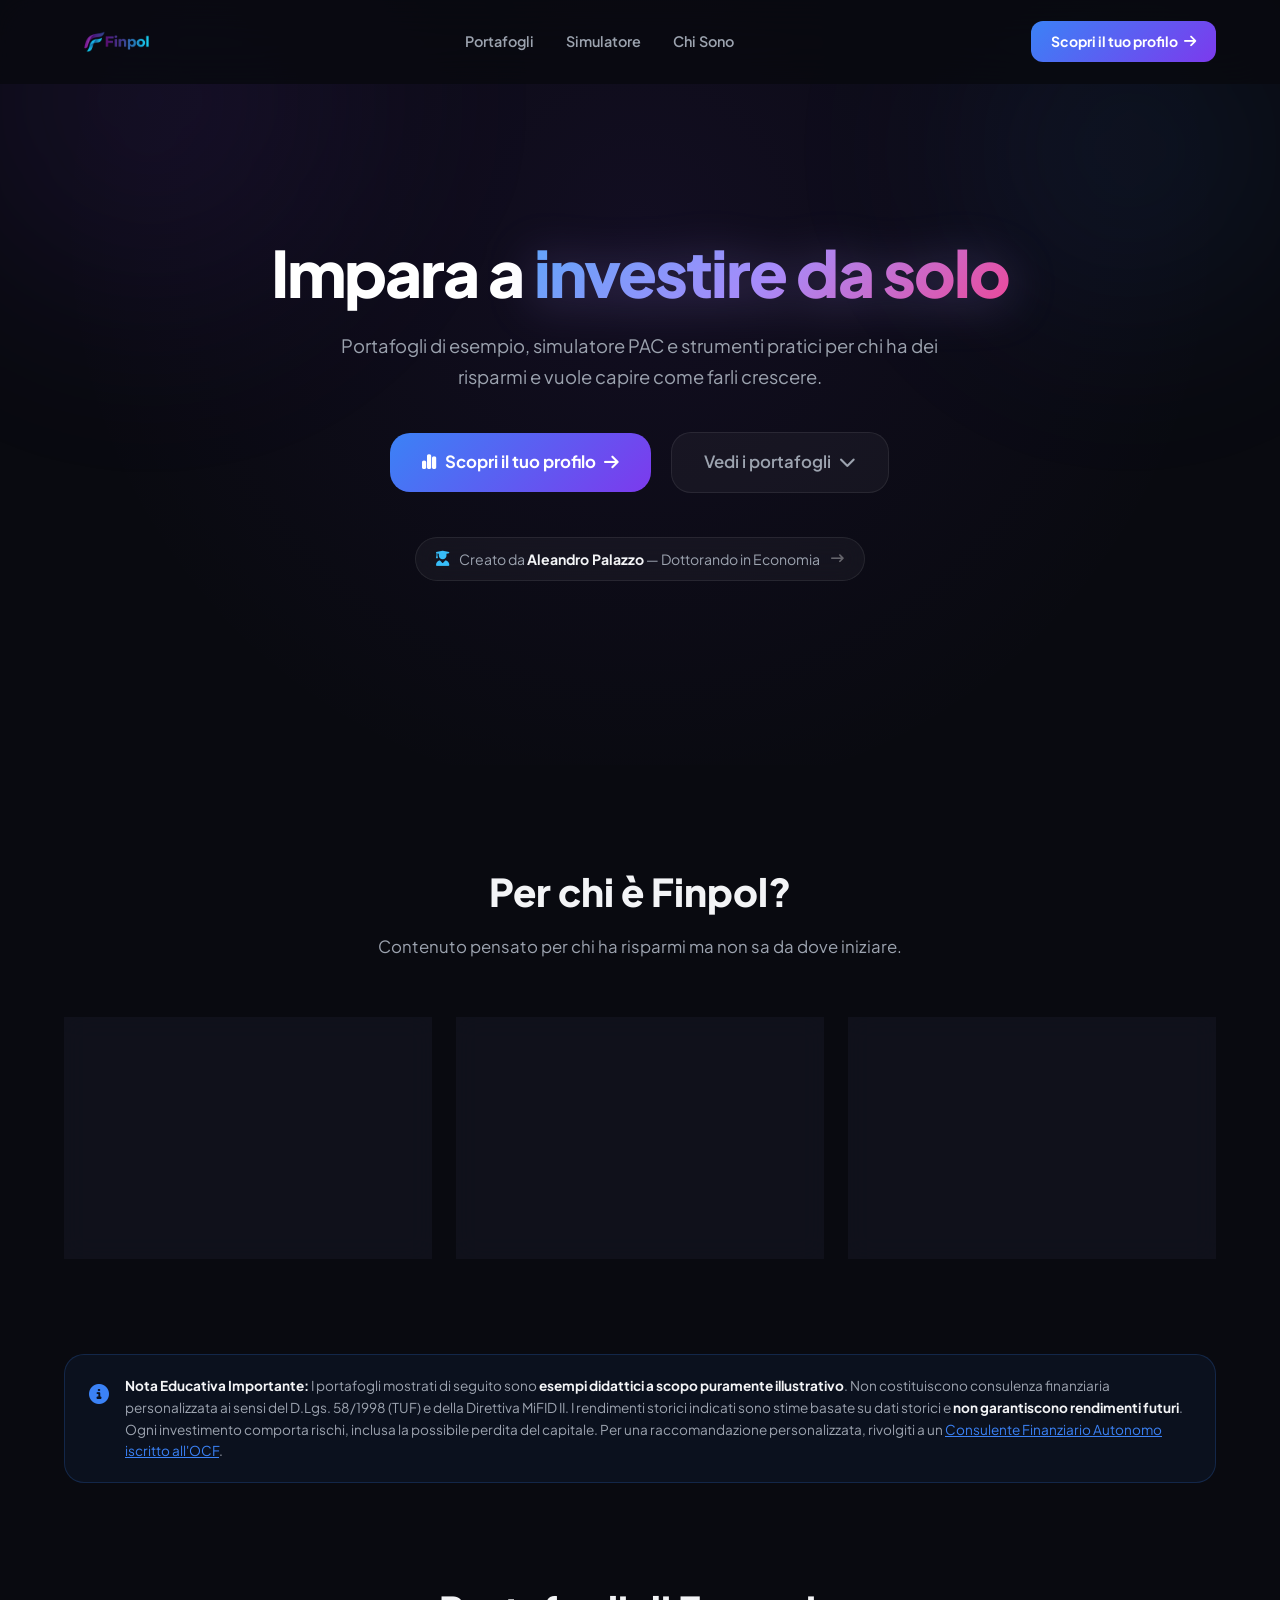
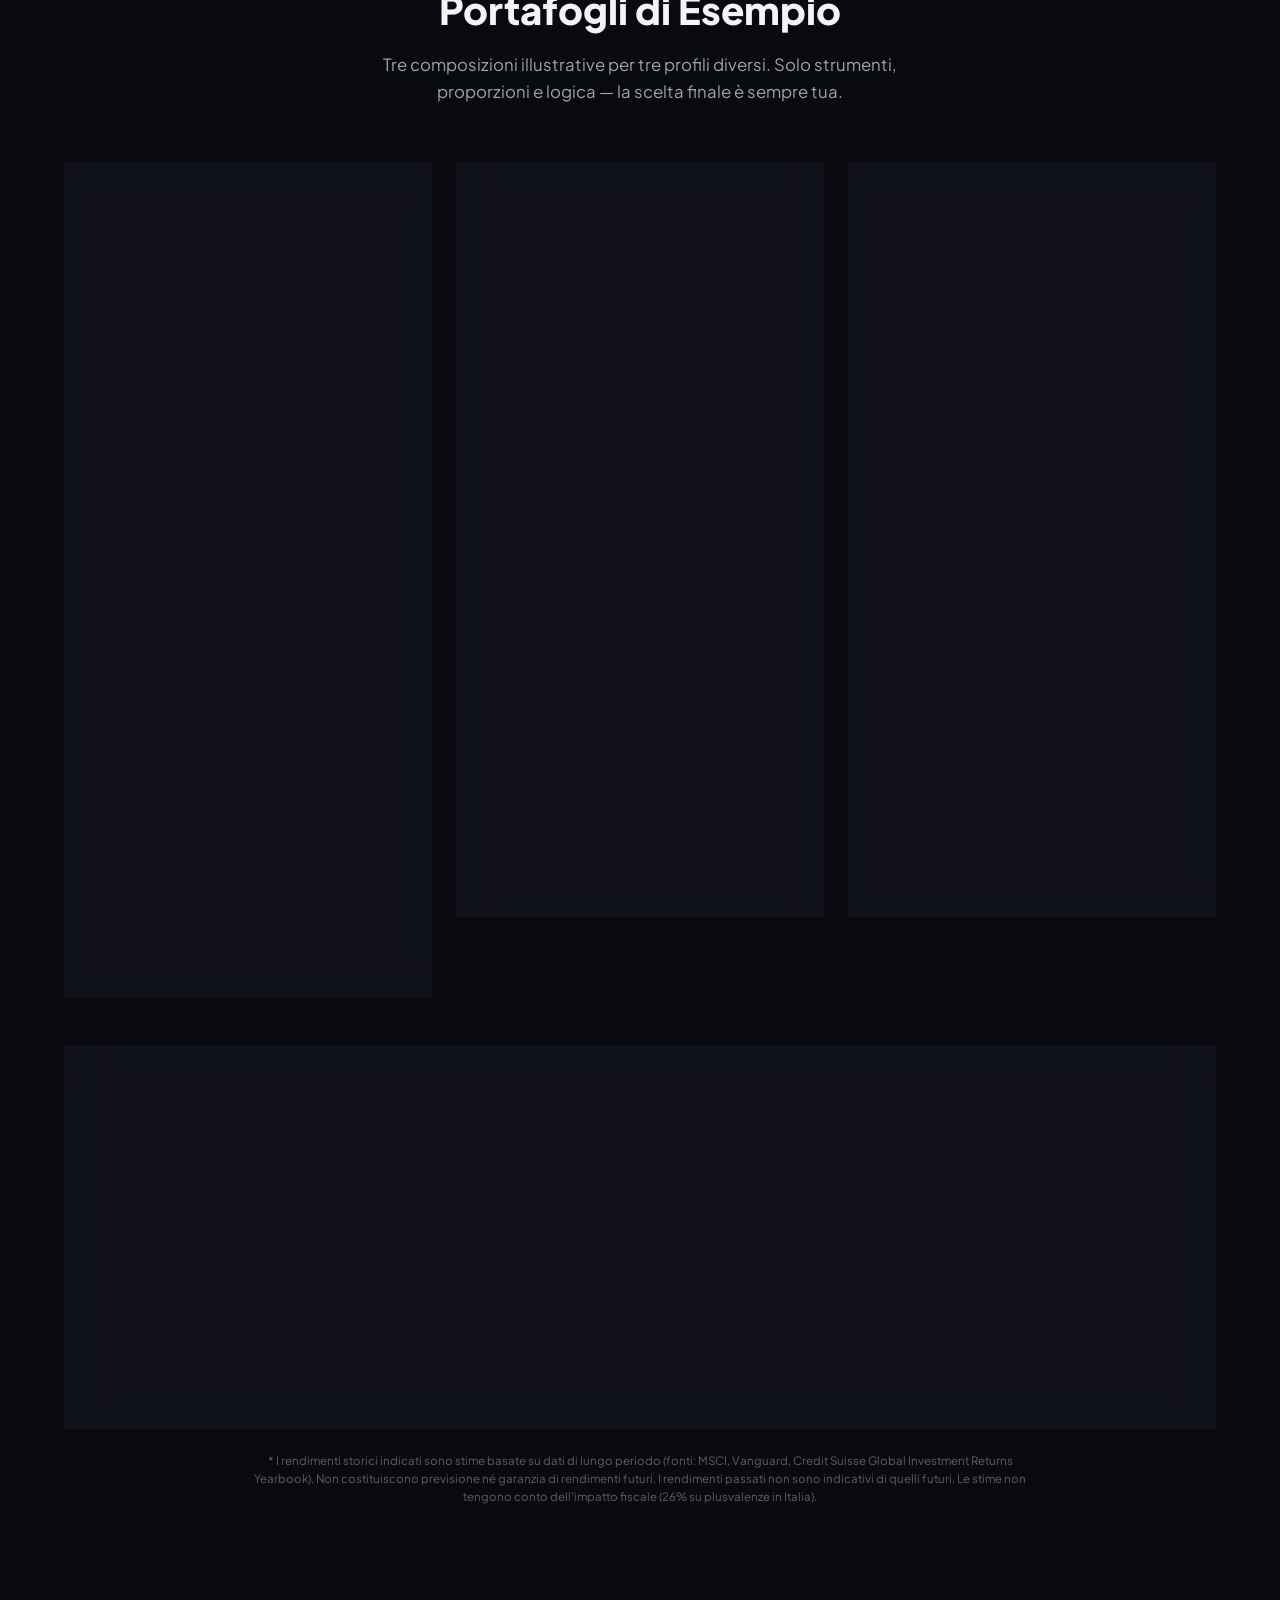
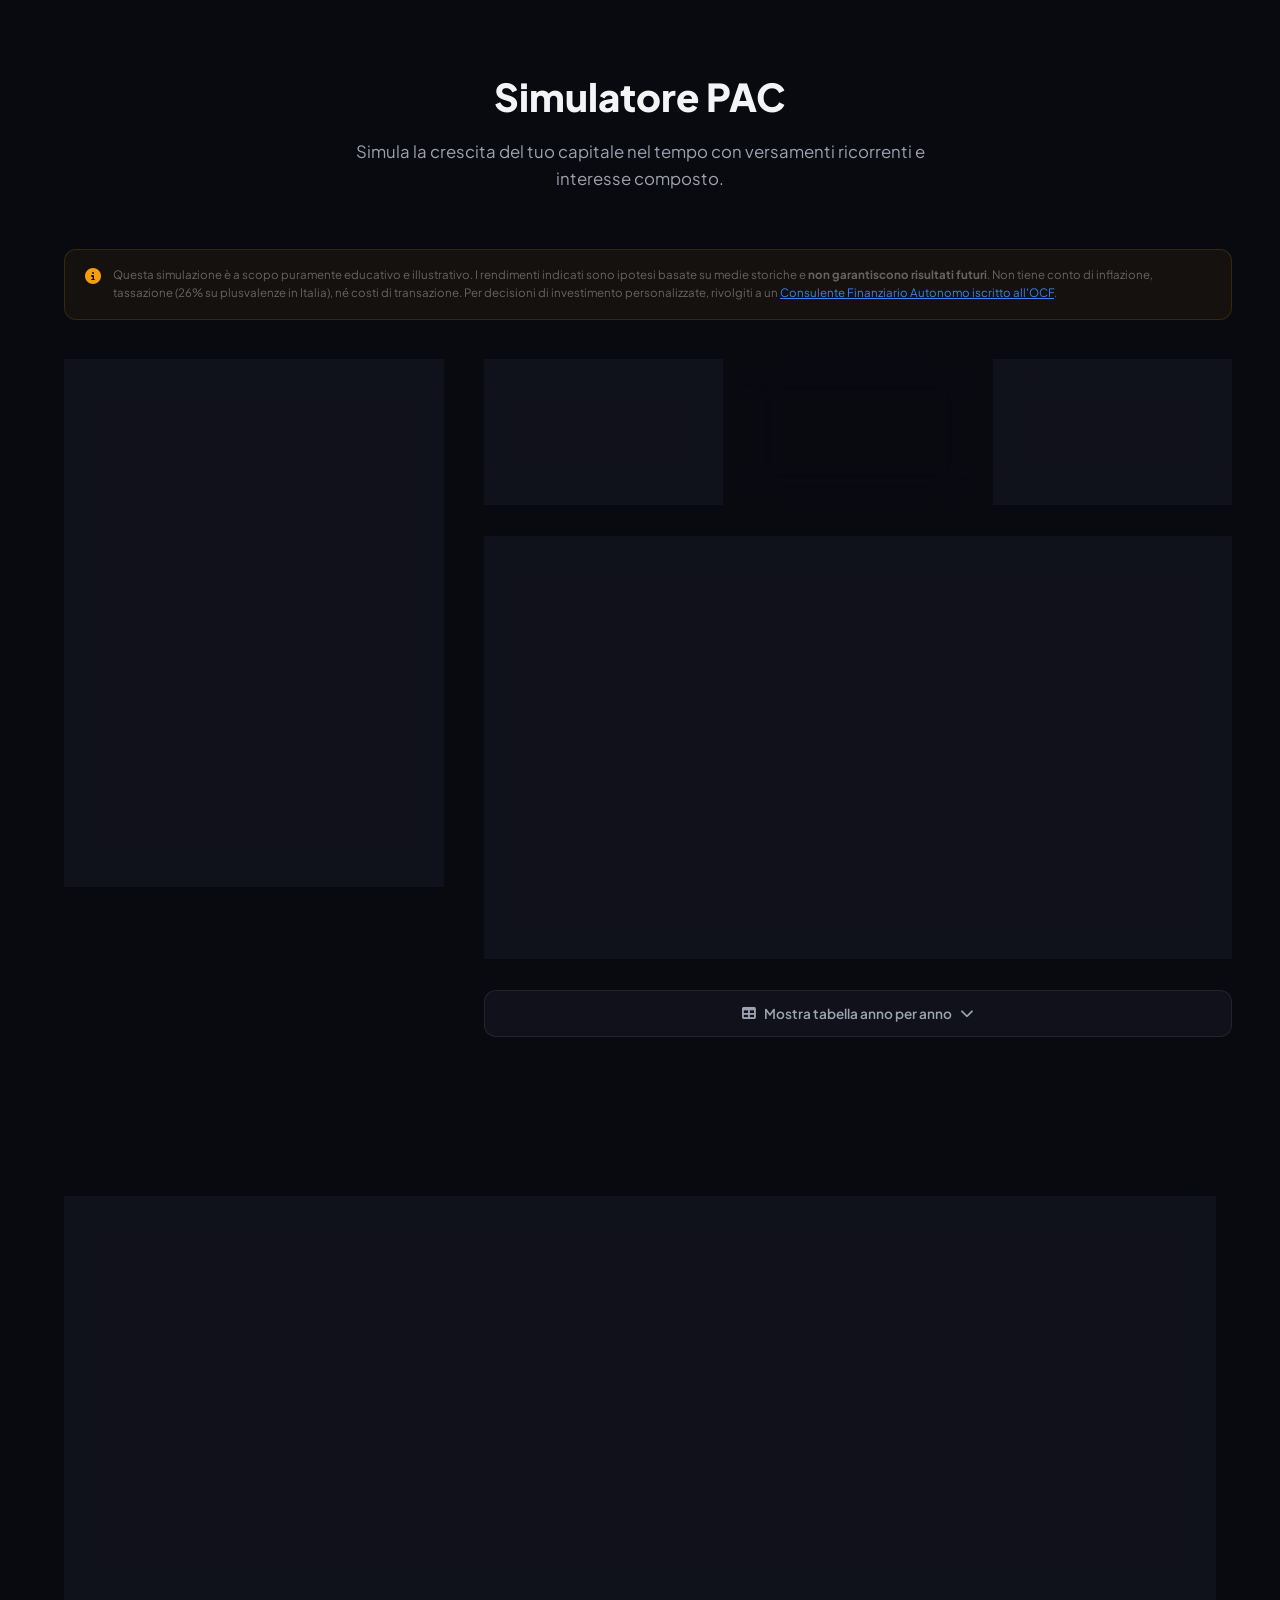
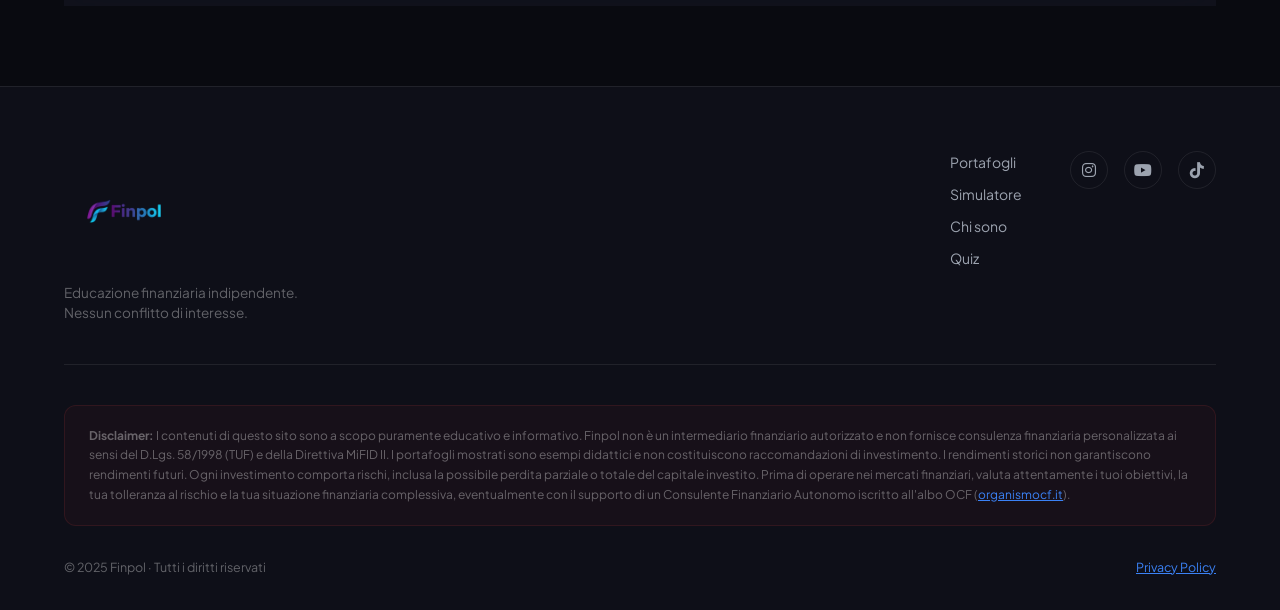
==== commit c59d0226: "Add files via upload" ====
--- a/index.html
+++ b/index.html
@@ -281,8 +281,8 @@
                             </div>
                             <div class="etf-desc-drawer">
                                 <p><strong>IBCI (Obbligazionario Inflazione):</strong> Investe in titoli di Stato
-                                    dell'Eurozona legati all'inflazione. Protegge il potere d'acquisto reale dal costo
-                                    della vita e stabilizza il portafoglio in caso di recessione o crisi economica.</p>
+                                    dell'Eurozona legati all'inflazione. Stabilizza il portafoglio in caso di
+                                    recessione o inflazione più alta delle attese.</p>
                             </div>
                         </div>
                         <div class="etf-row-wrapper">
@@ -360,8 +360,8 @@
                             </div>
                             <div class="etf-desc-drawer">
                                 <p><strong>IBCI (Obbligazionario Inflazione):</strong> Investe in titoli di Stato
-                                    dell'Eurozona legati all'inflazione. Protegge il potere d'acquisto reale dal costo
-                                    della vita e stabilizza il portafoglio in caso di recessione o crisi economica.</p>
+                                    dell'Eurozona legati all'inflazione. Stabilizza il portafoglio in caso di
+                                    recessione o inflazione più alta delle attese.</p>
                             </div>
                         </div>
                         <div class="etf-row-wrapper">
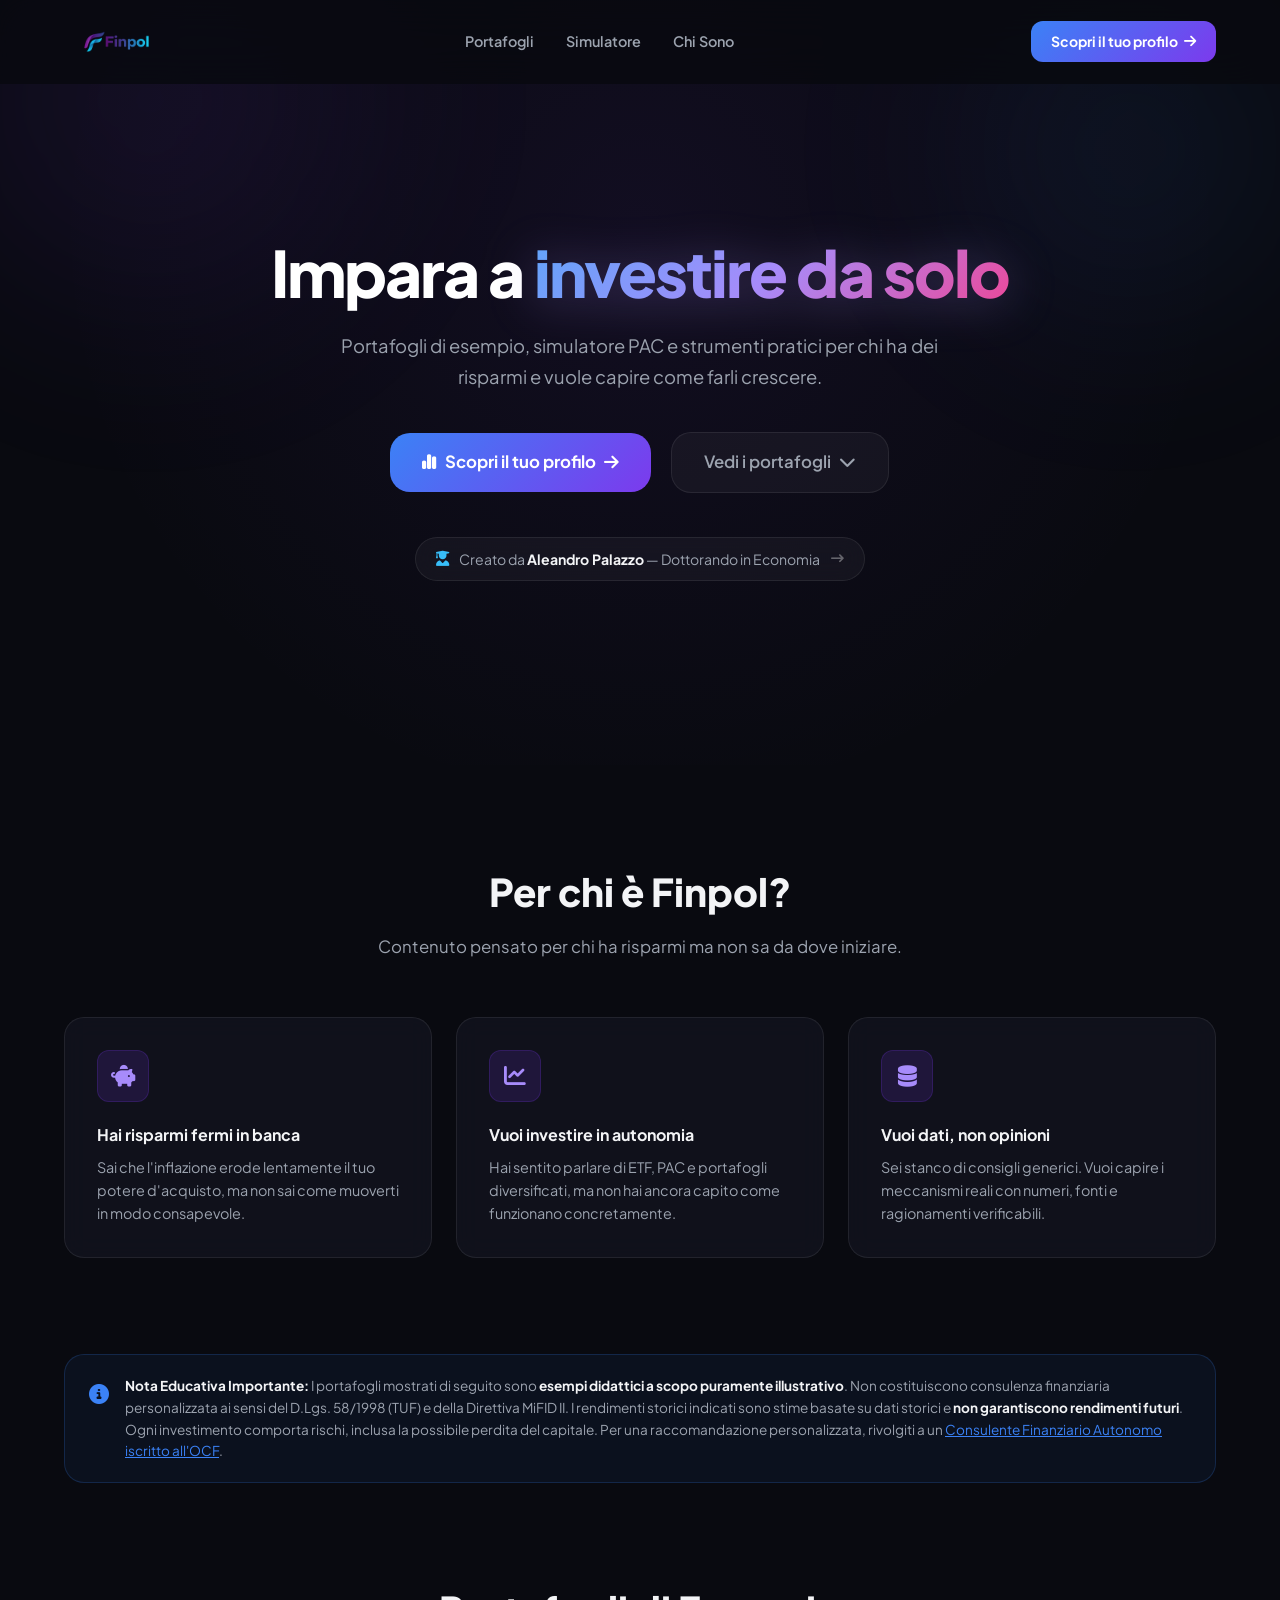
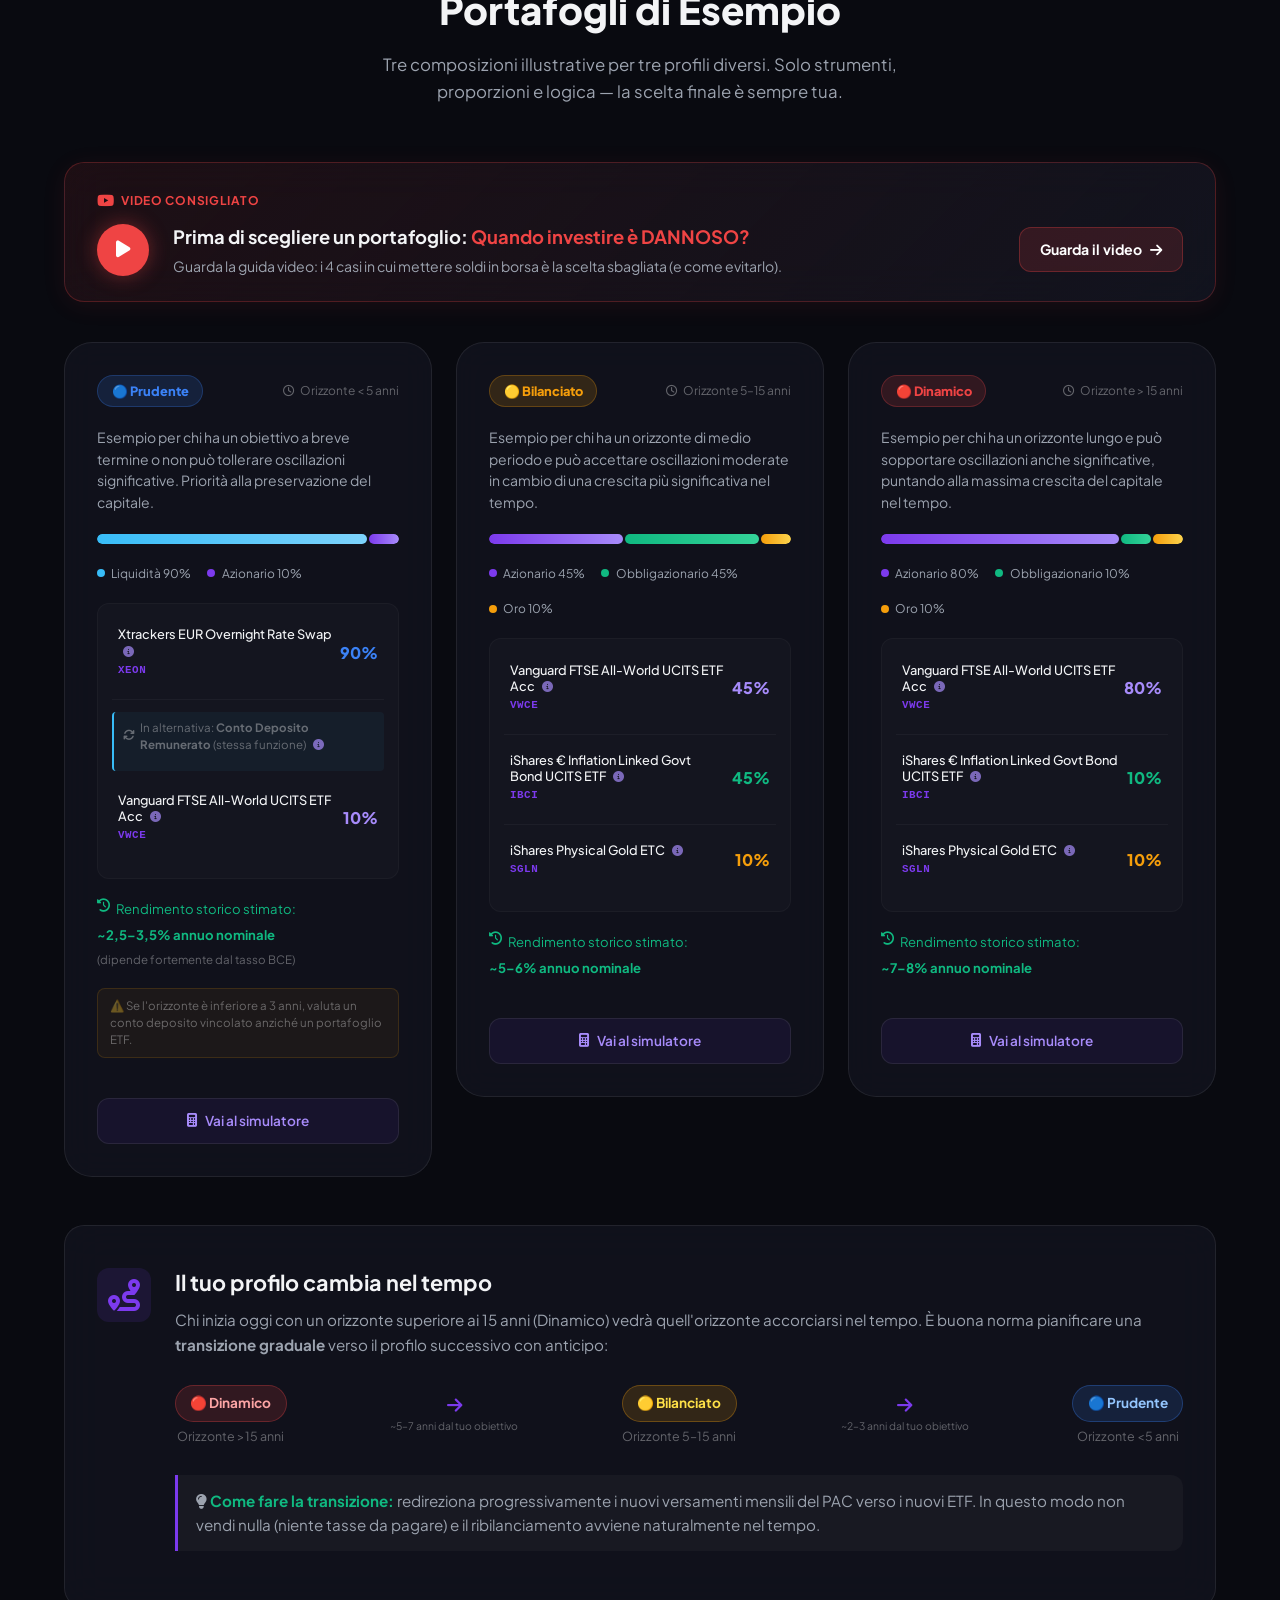
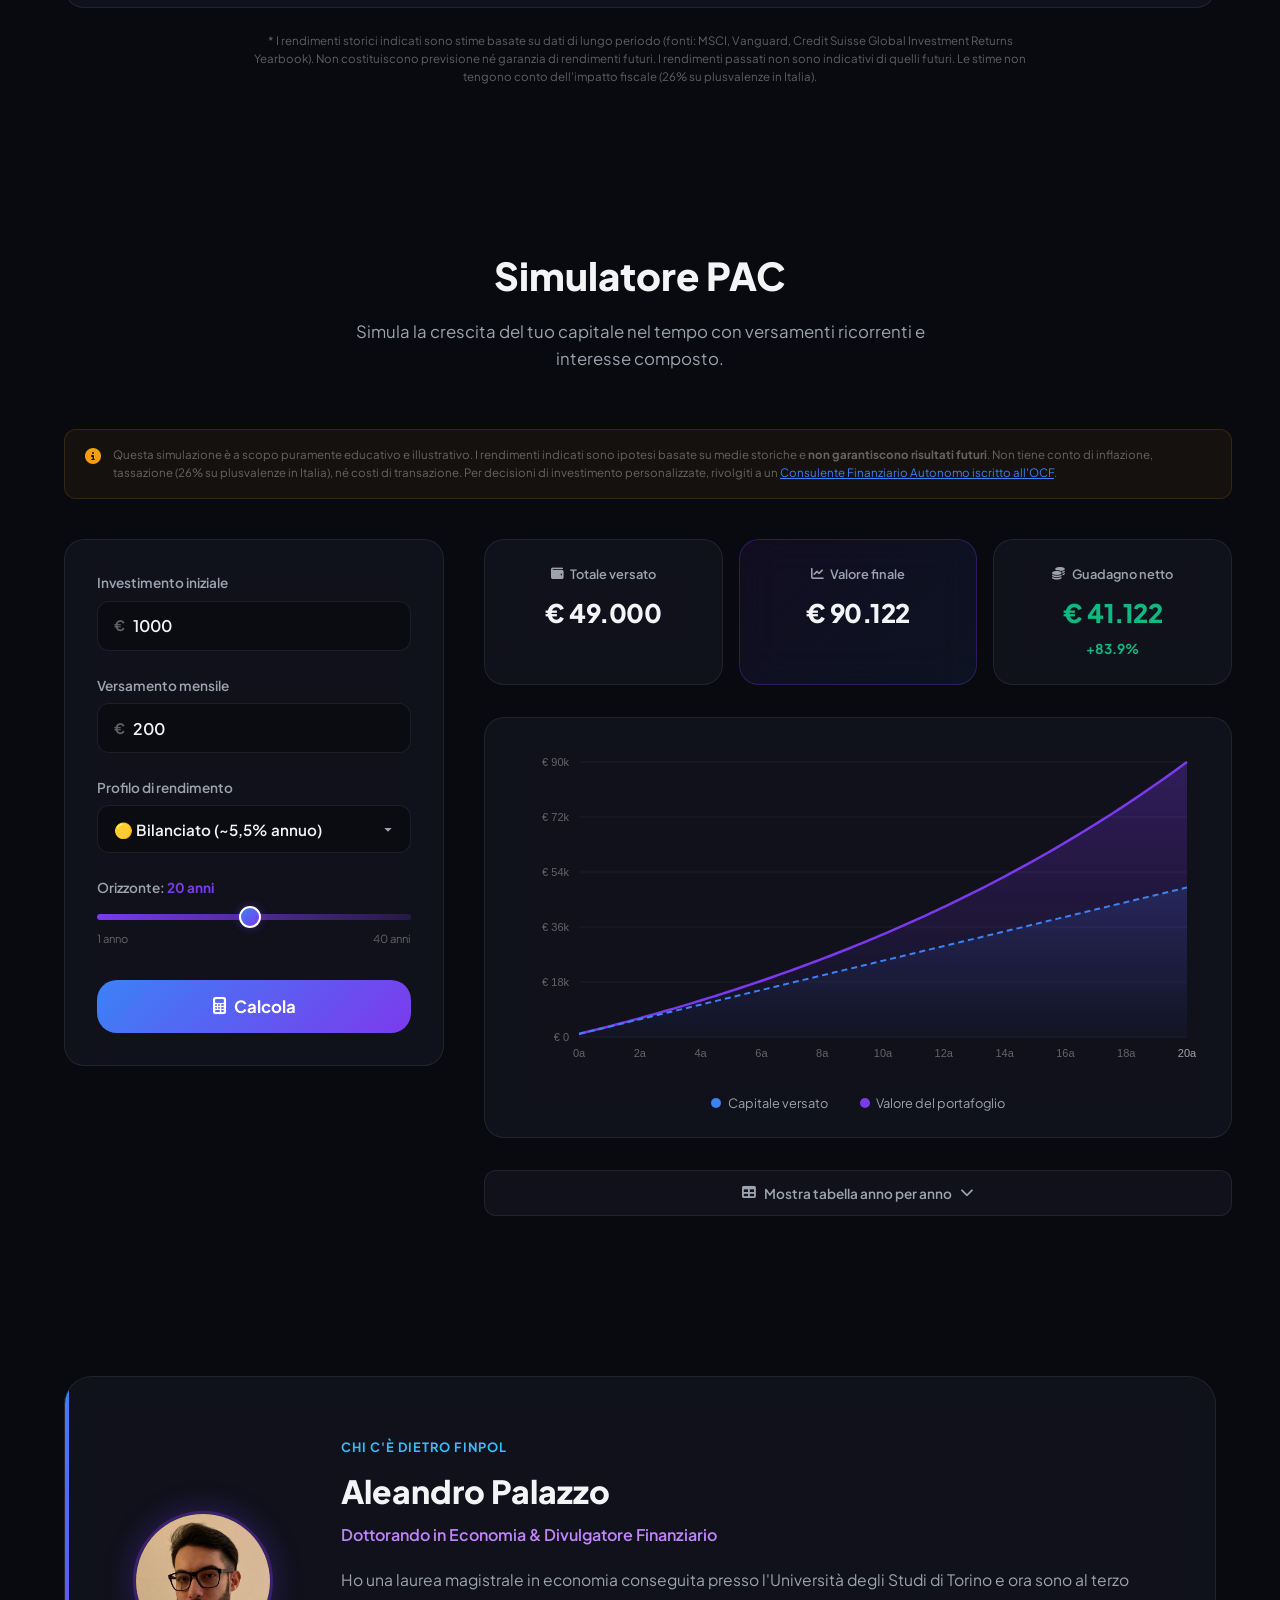
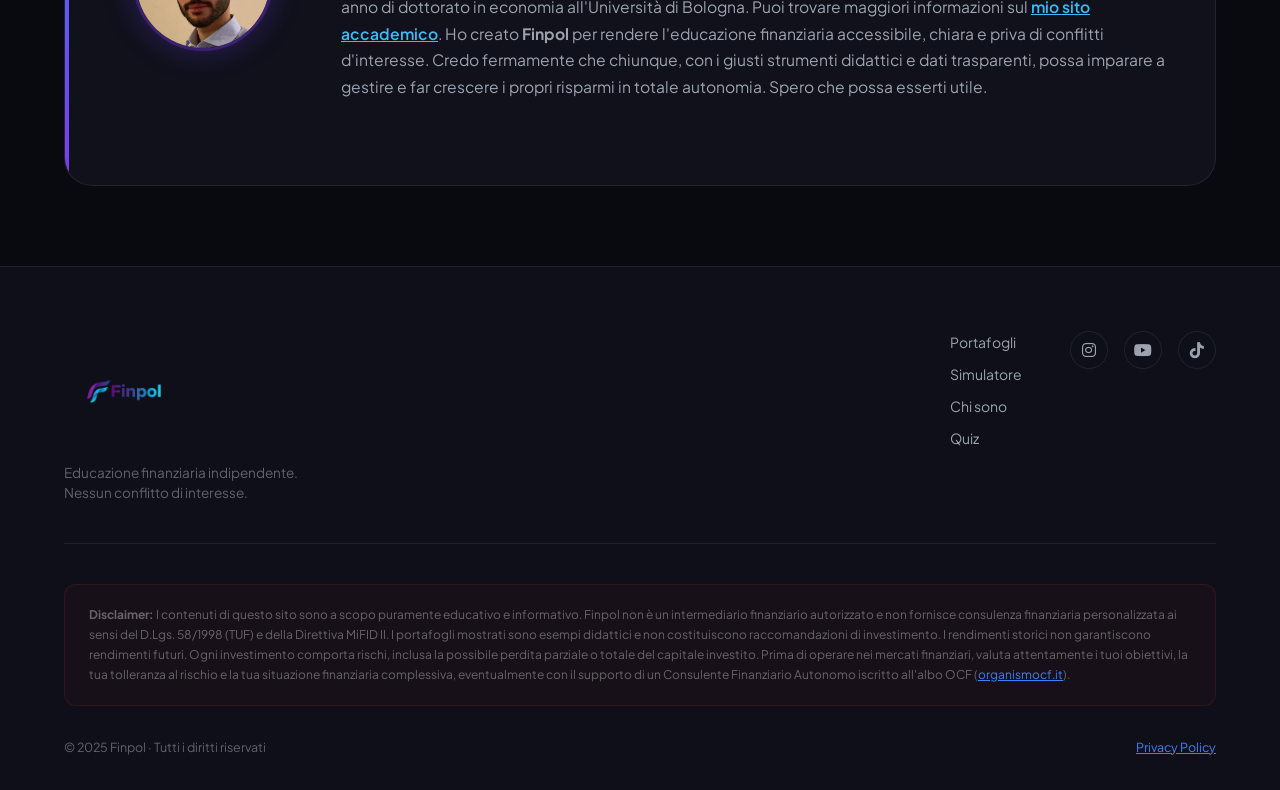
==== commit d7139528: "Add files via upload" ====
--- a/index.html
+++ b/index.html
@@ -145,13 +145,33 @@
     <!-- ===========================
          PORTAFOGLI TIPO
     =========================== -->
-    <section class="portfolios" aria-label="Portafogli di esempio">
+    <section class="portfolios" id="portafogli" aria-label="Portafogli di esempio">
         <div class="container">
             <div class="section-header reveal">
                 <h2>Portafogli di Esempio</h2>
                 <p>Tre composizioni illustrative per tre profili diversi. Solo strumenti, proporzioni e logica — la
                     scelta finale è sempre tua.</p>
             </div>
+
+            <!-- YOUTUBE VIDEO BANNER -->
+            <a href="https://www.youtube.com/watch?v=IK5a_gfgqzQ" target="_blank" rel="noopener" class="yt-banner-card reveal">
+                <div class="yt-banner-badge">
+                    <i class="fa-brands fa-youtube"></i> Video Consigliato
+                </div>
+                <div class="yt-banner-content">
+                    <div class="yt-banner-icon">
+                        <i class="fa-solid fa-play"></i>
+                    </div>
+                    <div class="yt-banner-text">
+                        <h3>Prima di scegliere un portafoglio: <span>Quando investire è DANNOSO?</span></h3>
+                        <p>Guarda la guida video: i 4 casi in cui mettere soldi in borsa è la scelta sbagliata (e come evitarlo).</p>
+                    </div>
+                    <div class="yt-banner-cta">
+                        <span>Guarda il video</span>
+                        <i class="fa-solid fa-arrow-right"></i>
+                    </div>
+                </div>
+            </a>
 
             <div class="portfolio-grid">
 
--- a/sito/style.css
+++ b/sito/style.css
@@ -864,6 +864,133 @@
    ========================================= */
 .portfolios {
     padding: 4rem 0 5rem;
+}
+
+/* =========================================
+   YOUTUBE BANNER CARD
+   ========================================= */
+.yt-banner-card {
+    display: block;
+    background: linear-gradient(135deg, rgba(239, 68, 68, 0.09), rgba(20, 22, 34, 0.8));
+    backdrop-filter: blur(20px);
+    border: 1px solid rgba(239, 68, 68, 0.25);
+    border-radius: var(--radius-md);
+    padding: 1.5rem 2rem;
+    margin-bottom: 2.5rem;
+    text-decoration: none;
+    position: relative;
+    overflow: hidden;
+    transition: var(--ease);
+    box-shadow: 0 4px 24px rgba(239, 68, 68, 0.08);
+}
+
+.yt-banner-card:hover {
+    border-color: rgba(239, 68, 68, 0.55);
+    transform: translateY(-2px);
+    box-shadow: 0 8px 32px rgba(239, 68, 68, 0.22);
+    background: linear-gradient(135deg, rgba(239, 68, 68, 0.15), rgba(20, 22, 34, 0.88));
+}
+
+.yt-banner-badge {
+    display: inline-flex;
+    align-items: center;
+    gap: 0.4rem;
+    font-size: 0.75rem;
+    font-weight: 700;
+    text-transform: uppercase;
+    letter-spacing: 0.06em;
+    color: #ef4444;
+    margin-bottom: 0.75rem;
+}
+
+.yt-banner-badge i {
+    font-size: 0.95rem;
+}
+
+.yt-banner-content {
+    display: flex;
+    align-items: center;
+    gap: 1.5rem;
+    justify-content: space-between;
+}
+
+.yt-banner-icon {
+    width: 52px;
+    height: 52px;
+    border-radius: 50%;
+    background: #ef4444;
+    color: #ffffff;
+    display: flex;
+    align-items: center;
+    justify-content: center;
+    font-size: 1.2rem;
+    flex-shrink: 0;
+    box-shadow: 0 0 20px rgba(239, 68, 68, 0.4);
+    transition: transform 0.3s ease;
+}
+
+.yt-banner-card:hover .yt-banner-icon {
+    transform: scale(1.1);
+}
+
+.yt-banner-text {
+    flex: 1;
+}
+
+.yt-banner-text h3 {
+    font-size: 1.15rem;
+    font-weight: 700;
+    color: var(--text-primary);
+    margin-bottom: 0.25rem;
+}
+
+.yt-banner-text h3 span {
+    color: #ef4444;
+}
+
+.yt-banner-text p {
+    font-size: 0.88rem;
+    color: var(--text-secondary);
+    line-height: 1.5;
+    margin: 0;
+}
+
+.yt-banner-cta {
+    display: flex;
+    align-items: center;
+    gap: 0.5rem;
+    padding: 0.65rem 1.25rem;
+    border-radius: var(--radius-sm);
+    background: rgba(239, 68, 68, 0.15);
+    border: 1px solid rgba(239, 68, 68, 0.3);
+    color: #ffffff;
+    font-size: 0.88rem;
+    font-weight: 700;
+    white-space: nowrap;
+    flex-shrink: 0;
+    transition: var(--ease);
+}
+
+.yt-banner-card:hover .yt-banner-cta {
+    background: #ef4444;
+    border-color: #ef4444;
+}
+
+@media (max-width: 768px) {
+    .yt-banner-card {
+        padding: 1.25rem 1.5rem;
+    }
+
+    .yt-banner-content {
+        flex-direction: column;
+        align-items: flex-start;
+        gap: 1rem;
+    }
+
+    .yt-banner-cta {
+        width: 100%;
+        justify-content: center;
+    }
 }
 
 .portfolio-grid {
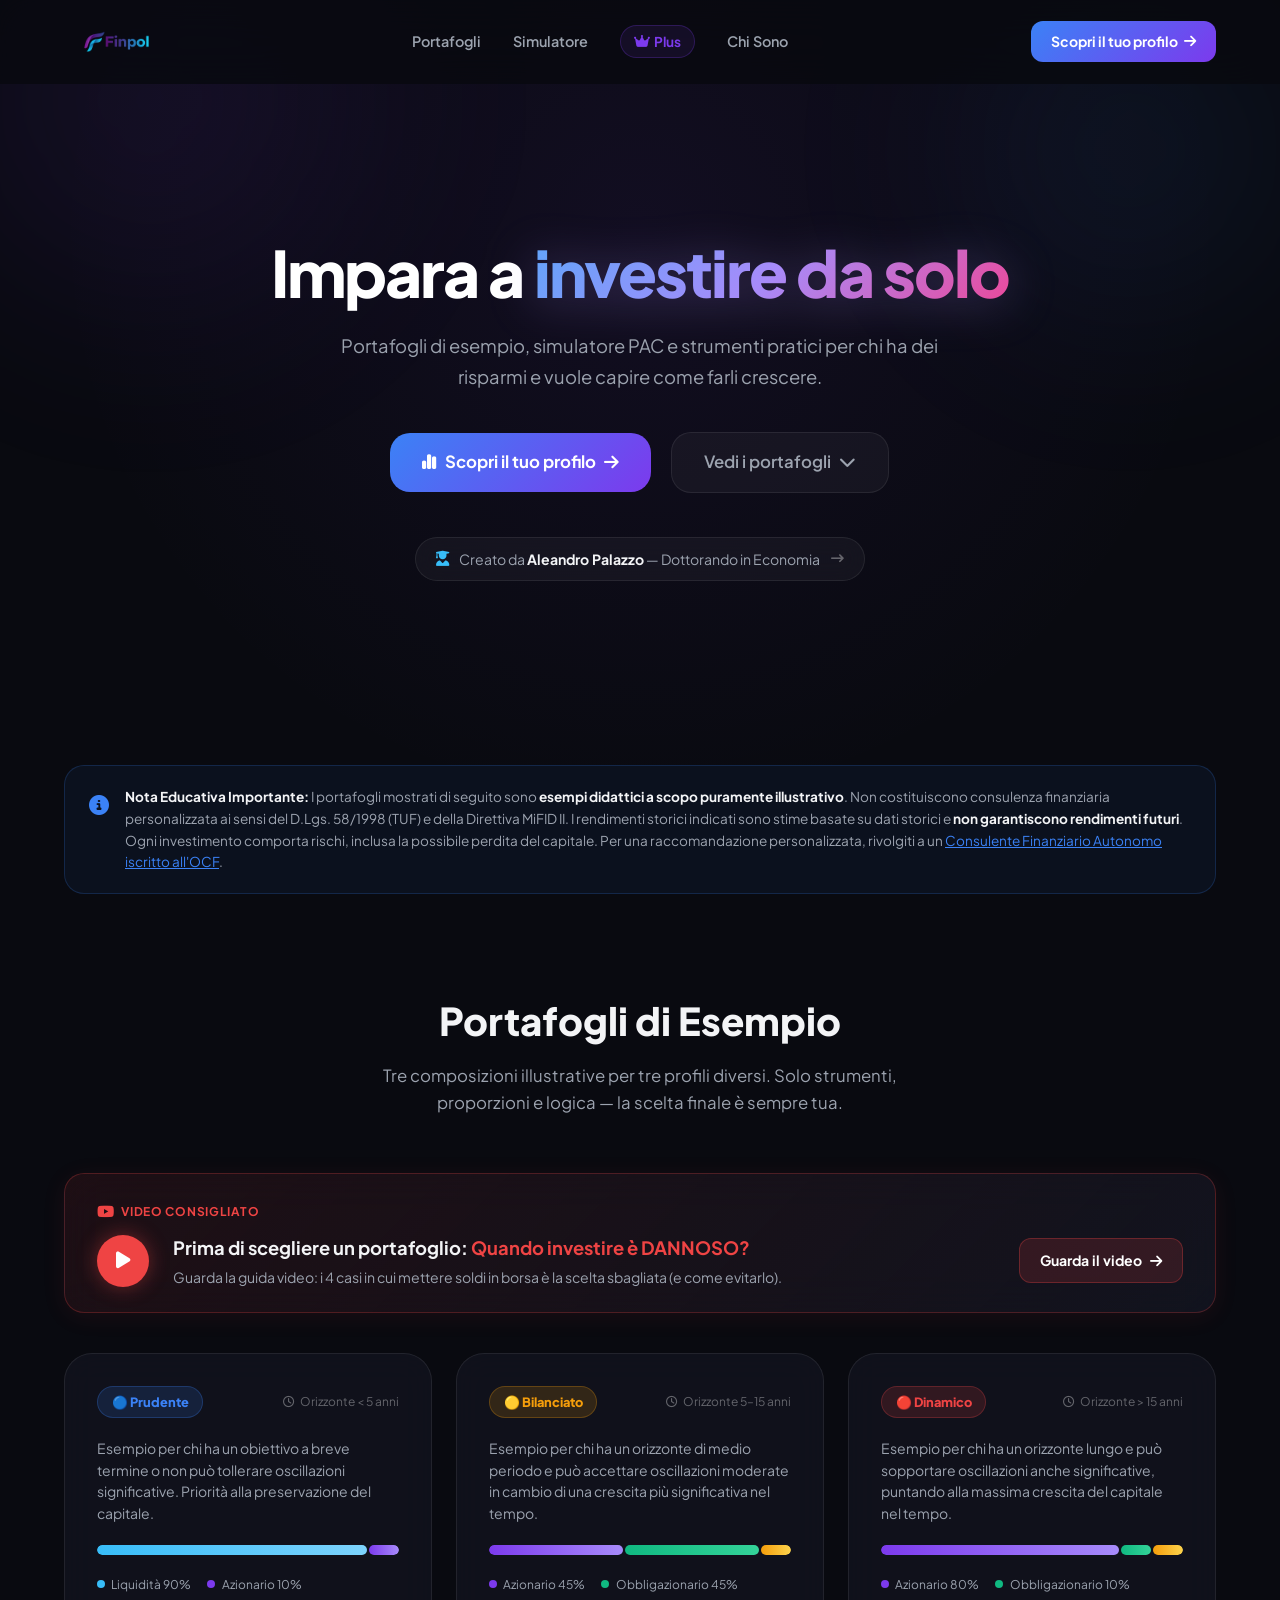
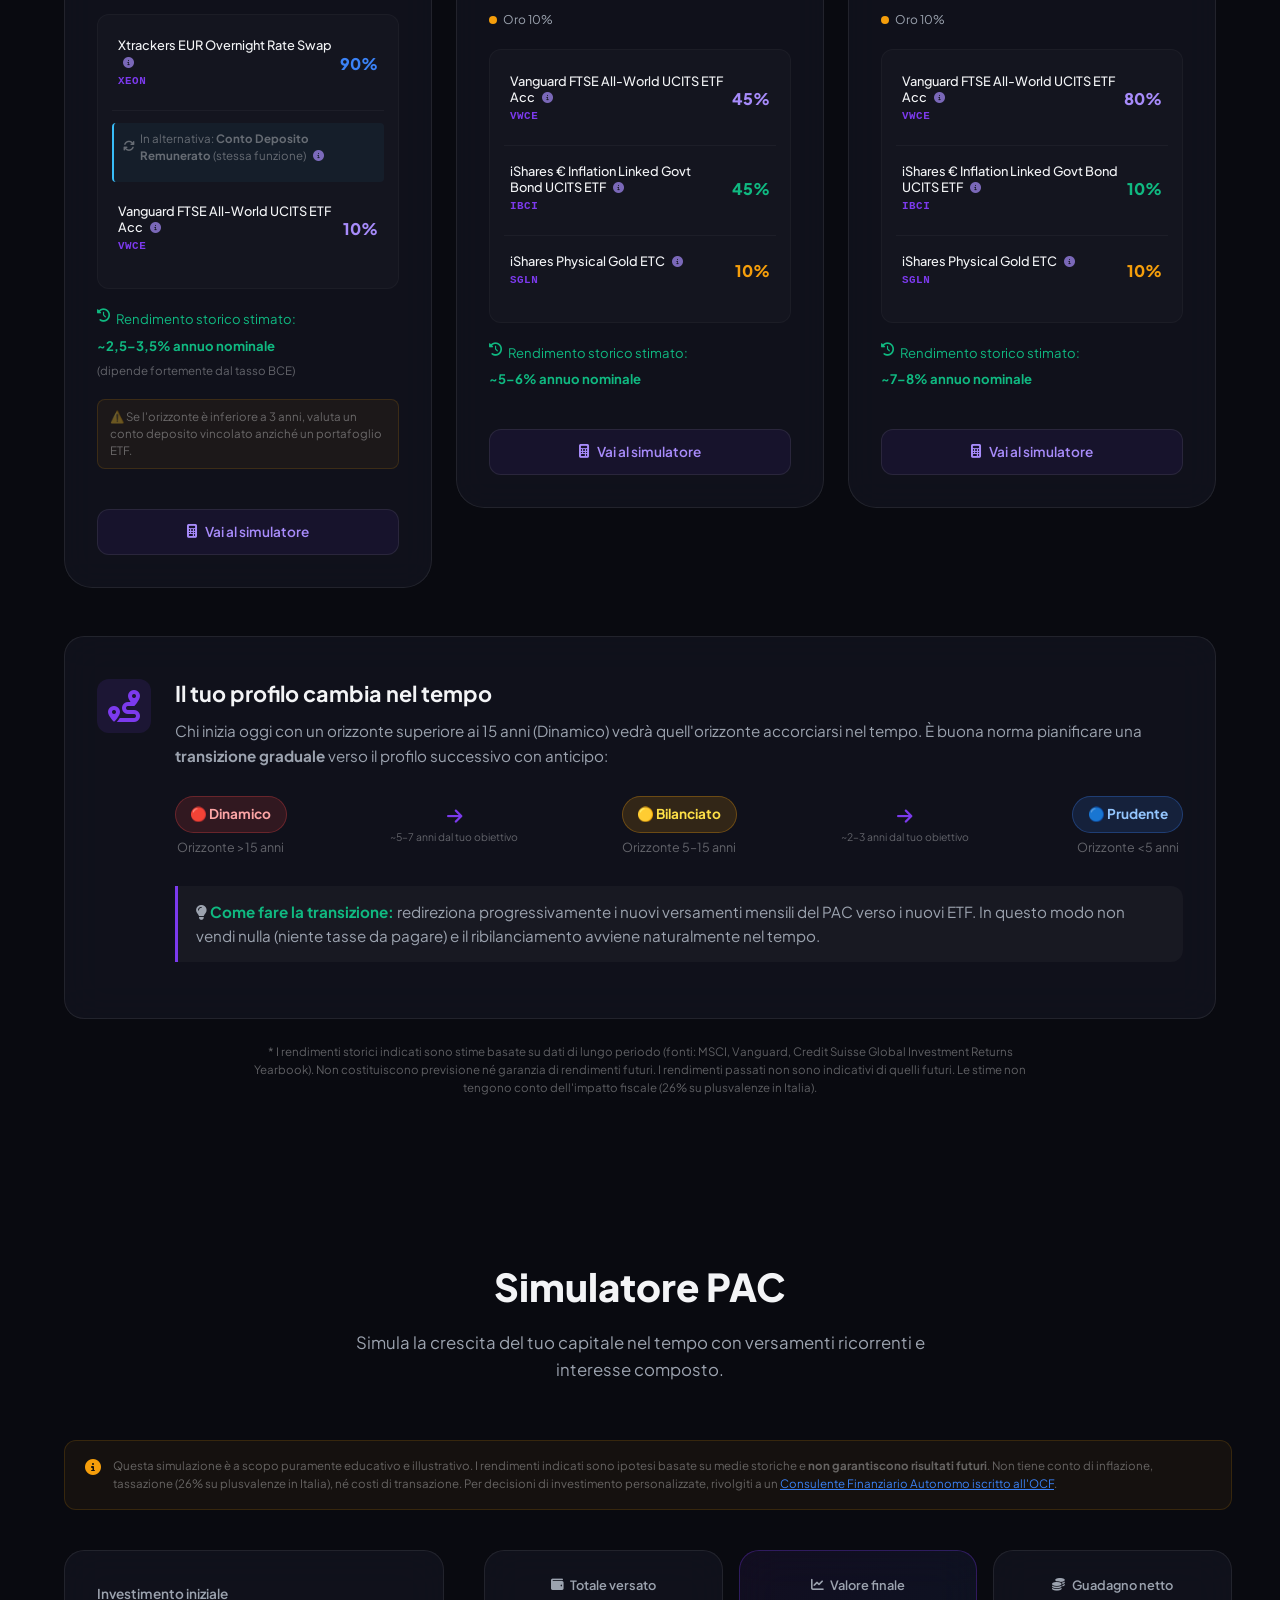
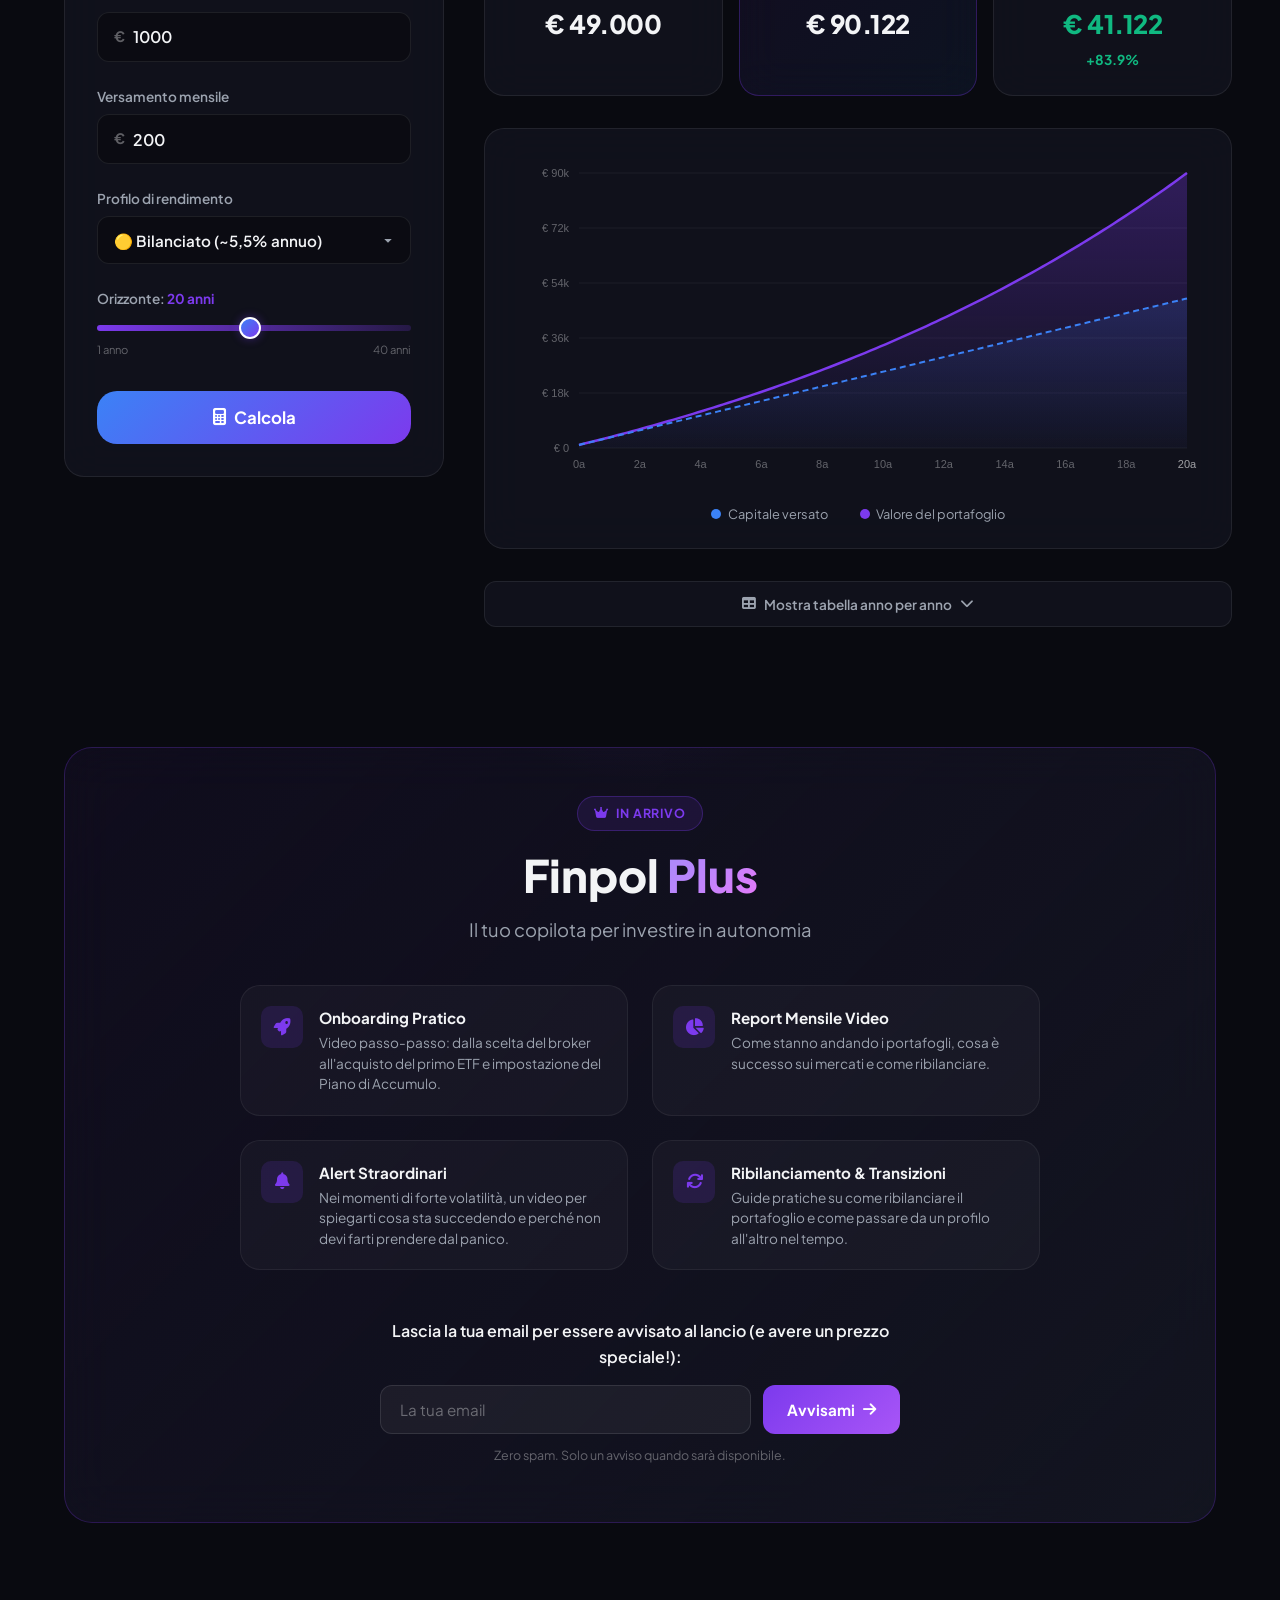
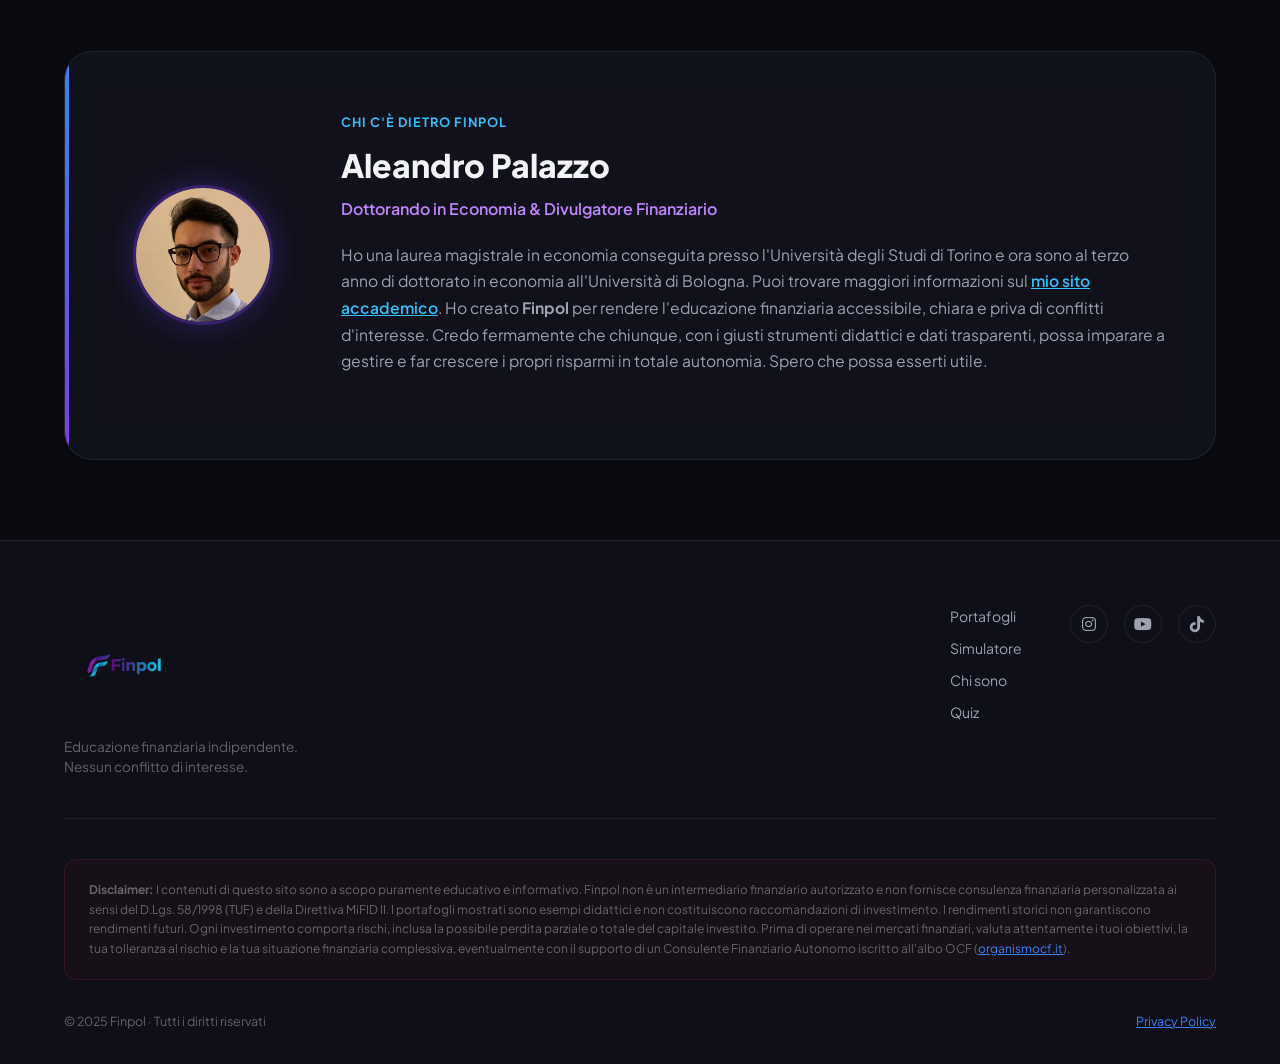
==== commit bd68cbc2: "Add files via upload" ====
--- a/index.html
+++ b/index.html
@@ -27,7 +27,7 @@
     <!-- Icons -->
     <link rel="stylesheet" href="https://cdnjs.cloudflare.com/ajax/libs/font-awesome/6.5.1/css/all.min.css">
 
-    <link rel="stylesheet" href="sito/style.css">
+    <link rel="stylesheet" href="sito/style.css?v=4">
 </head>
 
 <body>
@@ -43,6 +43,7 @@
             <div class="nav-links" id="navLinks">
                 <a href="#portafogli" class="nav-link">Portafogli</a>
                 <a href="#simulatore" class="nav-link">Simulatore</a>
+                <a href="#finpol-plus" class="nav-link nav-link-plus"><i class="fa-solid fa-crown"></i> Plus</a>
                 <a href="#chi-sono" class="nav-link">Chi Sono</a>
             </div>
             <div class="nav-actions">
@@ -91,38 +92,6 @@
 
 
     <!-- ===========================
-         PER CHI È
-    =========================== -->
-    <section class="for-who" id="chi-e" aria-label="Per chi è Finpol">
-        <div class="container">
-            <div class="section-header reveal">
-                <h2>Per chi è Finpol?</h2>
-                <p>Contenuto pensato per chi ha risparmi ma non sa da dove iniziare.</p>
-            </div>
-            <div class="who-grid">
-                <div class="who-card reveal">
-                    <div class="who-icon"><i class="fa-solid fa-piggy-bank"></i></div>
-                    <h3>Hai risparmi fermi in banca</h3>
-                    <p>Sai che l'inflazione erode lentamente il tuo potere d'acquisto, ma non sai come muoverti in modo
-                        consapevole.</p>
-                </div>
-                <div class="who-card reveal">
-                    <div class="who-icon"><i class="fa-solid fa-chart-line"></i></div>
-                    <h3>Vuoi investire in autonomia</h3>
-                    <p>Hai sentito parlare di ETF, PAC e portafogli diversificati, ma non hai ancora capito come
-                        funzionano concretamente.</p>
-                </div>
-                <div class="who-card reveal">
-                    <div class="who-icon"><i class="fa-solid fa-database"></i></div>
-                    <h3>Vuoi dati, non opinioni</h3>
-                    <p>Sei stanco di consigli generici. Vuoi capire i meccanismi reali con numeri, fonti e ragionamenti
-                        verificabili.</p>
-                </div>
-            </div>
-        </div>
-    </section>
-
-    <!-- ===========================
          DISCLAIMER BANNER (obbligatorio prima dei portafogli)
     =========================== -->
     <section class="disclaimer-section" id="portafogli" aria-label="Nota educativa">
@@ -154,7 +123,8 @@
             </div>
 
             <!-- YOUTUBE VIDEO BANNER -->
-            <a href="https://www.youtube.com/watch?v=IK5a_gfgqzQ" target="_blank" rel="noopener" class="yt-banner-card reveal">
+            <a href="https://www.youtube.com/watch?v=IK5a_gfgqzQ" target="_blank" rel="noopener"
+                class="yt-banner-card reveal">
                 <div class="yt-banner-badge">
                     <i class="fa-brands fa-youtube"></i> Video Consigliato
                 </div>
@@ -164,7 +134,8 @@
                     </div>
                     <div class="yt-banner-text">
                         <h3>Prima di scegliere un portafoglio: <span>Quando investire è DANNOSO?</span></h3>
-                        <p>Guarda la guida video: i 4 casi in cui mettere soldi in borsa è la scelta sbagliata (e come evitarlo).</p>
+                        <p>Guarda la guida video: i 4 casi in cui mettere soldi in borsa è la scelta sbagliata (e come
+                            evitarlo).</p>
                     </div>
                     <div class="yt-banner-cta">
                         <span>Guarda il video</span>
@@ -588,6 +559,70 @@
 
 
     <!-- ===========================
+         FINPOL PLUS — WAITING LIST
+    =========================== -->
+    <section class="plus-section" id="finpol-plus" aria-label="Finpol Plus">
+        <div class="container">
+            <div class="plus-card reveal">
+                <div class="plus-glow"></div>
+                <div class="plus-badge"><i class="fa-solid fa-crown"></i> In Arrivo</div>
+                <h2>Finpol <span class="plus-highlight">Plus</span></h2>
+                <p class="plus-tagline">Il tuo copilota per investire in autonomia</p>
+
+                <div class="plus-features">
+                    <div class="plus-feature">
+                        <div class="plus-feature-icon"><i class="fa-solid fa-rocket"></i></div>
+                        <div>
+                            <h4>Onboarding Pratico</h4>
+                            <p>Video passo-passo: dalla scelta del broker all'acquisto del primo ETF e impostazione del
+                                Piano
+                                di Accumulo.</p>
+                        </div>
+                    </div>
+                    <div class="plus-feature">
+                        <div class="plus-feature-icon"><i class="fa-solid fa-chart-pie"></i></div>
+                        <div>
+                            <h4>Report Mensile Video</h4>
+                            <p>Come stanno andando i portafogli, cosa è successo sui mercati e come ribilanciare.</p>
+                        </div>
+                    </div>
+                    <div class="plus-feature">
+                        <div class="plus-feature-icon"><i class="fa-solid fa-bell"></i></div>
+                        <div>
+                            <h4>Alert Straordinari</h4>
+                            <p>Nei momenti di forte volatilità, un video per spiegarti cosa sta succedendo e perché non
+                                devi farti prendere dal panico.</p>
+                        </div>
+                    </div>
+                    <div class="plus-feature">
+                        <div class="plus-feature-icon"><i class="fa-solid fa-arrows-rotate"></i></div>
+                        <div>
+                            <h4>Ribilanciamento & Transizioni</h4>
+                            <p>Guide pratiche su come ribilanciare il portafoglio e come passare da un profilo all'altro
+                                nel tempo.</p>
+                        </div>
+                    </div>
+                </div>
+
+                <div class="plus-signup">
+                    <p class="plus-signup-text">Lascia la tua email per essere avvisato al lancio (e avere un prezzo
+                        speciale!):</p>
+                    <form class="plus-form" id="plus-form">
+                        <input type="email" placeholder="La tua email" required class="plus-email" id="plus-email">
+                        <button type="submit" class="plus-btn" id="plus-submit">
+                            <span>Avvisami</span>
+                            <i class="fa-solid fa-arrow-right"></i>
+                        </button>
+                    </form>
+                    <p class="plus-note" id="plus-note">Zero spam. Solo un avviso quando sarà disponibile.</p>
+                </div>
+            </div>
+        </div>
+    </section>
+
+
+
+    <!-- ===========================
          CHI SONO
     =========================== -->
     <section class="about-section" id="chi-sono" aria-label="Chi sono">
--- a/sito/style.css
+++ b/sito/style.css
@@ -214,6 +214,25 @@
 
 .nav-link:hover {
     color: var(--text-primary);
+}
+
+.nav-link-plus {
+    display: inline-flex;
+    align-items: center;
+    gap: 0.35rem;
+    color: var(--accent-violet);
+    background: rgba(124, 58, 237, 0.1);
+    padding: 0.3rem 0.8rem;
+    border-radius: 100px;
+    border: 1px solid rgba(124, 58, 237, 0.25);
+    font-size: 0.85rem;
+    font-weight: 700;
+}
+
+.nav-link-plus:hover {
+    color: #fff;
+    background: rgba(124, 58, 237, 0.25);
+    border-color: rgba(124, 58, 237, 0.4);
 }
 
 .nav-actions {
@@ -331,9 +350,20 @@
 }
 
 @keyframes badgePulse {
-    0% { transform: scale(0.95); box-shadow: 0 0 0 0 rgba(168, 85, 247, 0.7); }
-    70% { transform: scale(1); box-shadow: 0 0 0 8px rgba(168, 85, 247, 0); }
-    100% { transform: scale(0.95); box-shadow: 0 0 0 0 rgba(168, 85, 247, 0); }
+    0% {
+        transform: scale(0.95);
+        box-shadow: 0 0 0 0 rgba(168, 85, 247, 0.7);
+    }
+
+    70% {
+        transform: scale(1);
+        box-shadow: 0 0 0 8px rgba(168, 85, 247, 0);
+    }
+
+    100% {
+        transform: scale(0.95);
+        box-shadow: 0 0 0 0 rgba(168, 85, 247, 0);
+    }
 }
 
 /* Hero Heading */
@@ -1089,7 +1119,8 @@
     background: linear-gradient(90deg, var(--accent-violet), #a78bfa);
 }
 
-.seg-aggh, .seg-ibci {
+.seg-aggh,
+.seg-ibci {
     background: linear-gradient(90deg, var(--accent-green), #34d399);
 }
 
@@ -1127,7 +1158,8 @@
     background: var(--accent-violet);
 }
 
-.dot-aggh, .dot-ibci {
+.dot-aggh,
+.dot-ibci {
     background: var(--accent-green);
 }
 
@@ -1203,6 +1235,7 @@
 }
 
 @media (hover: hover) {
+
     .etf-row-wrapper:hover .etf-desc-drawer,
     .etf-alt-note:hover .etf-desc-drawer {
         max-height: 200px;
@@ -2407,7 +2440,7 @@
     padding: 1rem 1.25rem;
 }
 
-.pac-disclaimer > i {
+.pac-disclaimer>i {
     color: var(--accent-yellow);
     font-size: 1rem;
     margin-top: 0.15rem;
@@ -2665,9 +2698,23 @@
     font-weight: 700;
 }
 
-.gs-badge.red { background: rgba(239, 68, 68, 0.15); color: #fca5a5; border: 1px solid rgba(239, 68, 68, 0.3); }
-.gs-badge.yellow { background: rgba(245, 158, 11, 0.15); color: #fde047; border: 1px solid rgba(245, 158, 11, 0.3); }
-.gs-badge.blue { background: rgba(59, 130, 246, 0.15); color: #93c5fd; border: 1px solid rgba(59, 130, 246, 0.3); }
+.gs-badge.red {
+    background: rgba(239, 68, 68, 0.15);
+    color: #fca5a5;
+    border: 1px solid rgba(239, 68, 68, 0.3);
+}
+
+.gs-badge.yellow {
+    background: rgba(245, 158, 11, 0.15);
+    color: #fde047;
+    border: 1px solid rgba(245, 158, 11, 0.3);
+}
+
+.gs-badge.blue {
+    background: rgba(59, 130, 246, 0.15);
+    color: #93c5fd;
+    border: 1px solid rgba(59, 130, 246, 0.3);
+}
 
 .gs-desc {
     font-size: 0.78rem;
@@ -2725,4 +2772,218 @@
         transform: rotate(90deg);
         flex-shrink: 0;
     }
+}
+
+
+/* =========================================
+   FINPOL PLUS — WAITING LIST
+   ========================================= */
+.plus-section {
+    padding: 2.5rem 0 3rem;
+}
+
+.plus-card {
+    position: relative;
+    background: linear-gradient(135deg, rgba(124, 58, 237, 0.06), rgba(20, 22, 34, 0.9));
+    backdrop-filter: blur(24px);
+    border: 1px solid rgba(124, 58, 237, 0.25);
+    border-radius: var(--radius-lg);
+    padding: 3rem 3rem 3.5rem;
+    text-align: center;
+    overflow: hidden;
+}
+
+.plus-glow {
+    position: absolute;
+    top: -60%;
+    left: 50%;
+    transform: translateX(-50%);
+    width: 500px;
+    height: 500px;
+    background: radial-gradient(circle, rgba(124, 58, 237, 0.15) 0%, transparent 70%);
+    pointer-events: none;
+    z-index: 0;
+}
+
+.plus-card > *:not(.plus-glow) {
+    position: relative;
+    z-index: 1;
+}
+
+.plus-badge {
+    display: inline-flex;
+    align-items: center;
+    gap: 0.45rem;
+    font-size: 0.78rem;
+    font-weight: 700;
+    text-transform: uppercase;
+    letter-spacing: 0.07em;
+    color: var(--accent-violet);
+    background: rgba(124, 58, 237, 0.12);
+    border: 1px solid rgba(124, 58, 237, 0.3);
+    padding: 0.4rem 1rem;
+    border-radius: 100px;
+    margin-bottom: 0.5rem;
+}
+
+.plus-card h2 {
+    font-size: clamp(2rem, 4vw, 2.8rem);
+    font-weight: 800;
+    margin-top: 0;
+    margin-bottom: 0.3rem;
+    color: var(--text-primary);
+}
+
+.plus-highlight {
+    background: linear-gradient(135deg, #a78bfa, #c084fc, #e879f9);
+    -webkit-background-clip: text;
+    -webkit-text-fill-color: transparent;
+    background-clip: text;
+}
+
+.plus-tagline {
+    font-size: 1.15rem;
+    color: var(--text-secondary);
+    margin-top: 0;
+    margin-bottom: 2.5rem;
+}
+
+.plus-features {
+    display: grid;
+    grid-template-columns: repeat(2, 1fr);
+    gap: 1.5rem;
+    text-align: left;
+    max-width: 800px;
+    margin: 0 auto 3rem;
+}
+
+.plus-feature {
+    display: flex;
+    align-items: flex-start;
+    gap: 1rem;
+    padding: 1.25rem;
+    border-radius: var(--radius-md);
+    background: rgba(255, 255, 255, 0.03);
+    border: 1px solid rgba(255, 255, 255, 0.06);
+    transition: var(--ease);
+}
+
+.plus-feature:hover {
+    background: rgba(124, 58, 237, 0.08);
+    border-color: rgba(124, 58, 237, 0.2);
+    transform: translateY(-2px);
+}
+
+.plus-feature-icon {
+    width: 42px;
+    height: 42px;
+    border-radius: 10px;
+    background: rgba(124, 58, 237, 0.15);
+    color: var(--accent-violet);
+    display: flex;
+    align-items: center;
+    justify-content: center;
+    font-size: 1.05rem;
+    flex-shrink: 0;
+}
+
+.plus-feature h4 {
+    font-size: 0.95rem;
+    font-weight: 700;
+    color: var(--text-primary);
+    margin-bottom: 0.2rem;
+}
+
+.plus-feature p {
+    font-size: 0.85rem;
+    color: var(--text-secondary);
+    line-height: 1.5;
+    margin: 0;
+}
+
+.plus-signup {
+    max-width: 520px;
+    margin: 0 auto;
+}
+
+.plus-signup-text {
+    font-size: 1rem;
+    font-weight: 600;
+    color: var(--text-primary);
+    margin-bottom: 1rem;
+}
+
+.plus-form {
+    display: flex;
+    gap: 0.75rem;
+    margin-bottom: 0.75rem;
+}
+
+.plus-email {
+    flex: 1;
+    padding: 0.85rem 1.2rem;
+    border-radius: var(--radius-sm);
+    border: 1px solid rgba(255, 255, 255, 0.1);
+    background: rgba(255, 255, 255, 0.05);
+    color: var(--text-primary);
+    font-size: 0.95rem;
+    font-family: inherit;
+    outline: none;
+    transition: var(--ease);
+}
+
+.plus-email:focus {
+    border-color: var(--accent-violet);
+    box-shadow: 0 0 0 3px rgba(124, 58, 237, 0.15);
+}
+
+.plus-email::placeholder {
+    color: var(--text-muted);
+}
+
+.plus-btn {
+    display: inline-flex;
+    align-items: center;
+    gap: 0.5rem;
+    padding: 0.85rem 1.5rem;
+    border-radius: var(--radius-sm);
+    border: none;
+    background: linear-gradient(135deg, #7c3aed, #a855f7);
+    color: #ffffff;
+    font-size: 0.95rem;
+    font-weight: 700;
+    font-family: inherit;
+    cursor: pointer;
+    transition: var(--ease);
+    white-space: nowrap;
+}
+
+.plus-btn:hover {
+    transform: translateY(-1px);
+    box-shadow: 0 8px 24px rgba(124, 58, 237, 0.35);
+}
+
+.plus-note {
+    font-size: 0.78rem;
+    color: var(--text-muted);
+    margin: 0;
+}
+
+@media (max-width: 768px) {
+    .plus-card {
+        padding: 2.5rem 1.5rem;
+    }
+
+    .plus-features {
+        grid-template-columns: 1fr;
+        gap: 1rem;
+    }
+
+    .plus-form {
+        flex-direction: column;
+    }
+
+    .plus-btn {
+        justify-content: center;
+    }
 }
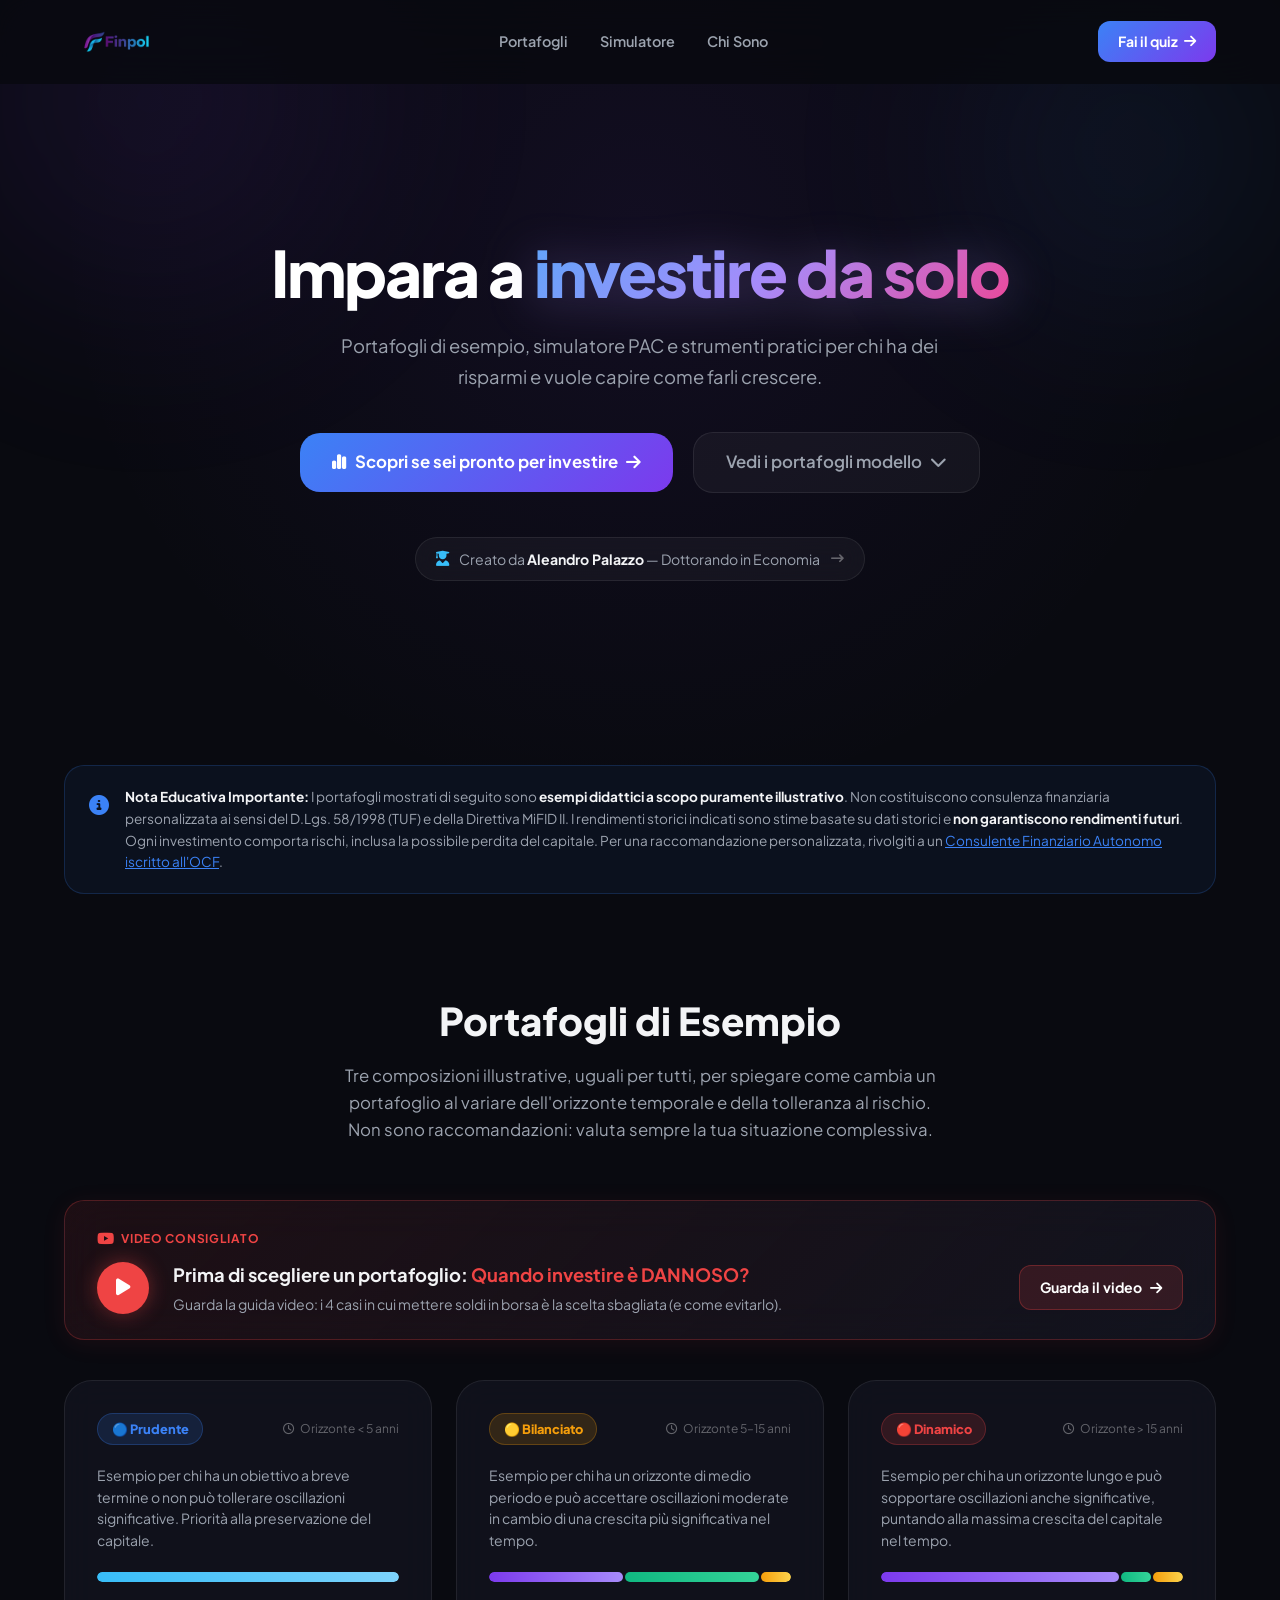
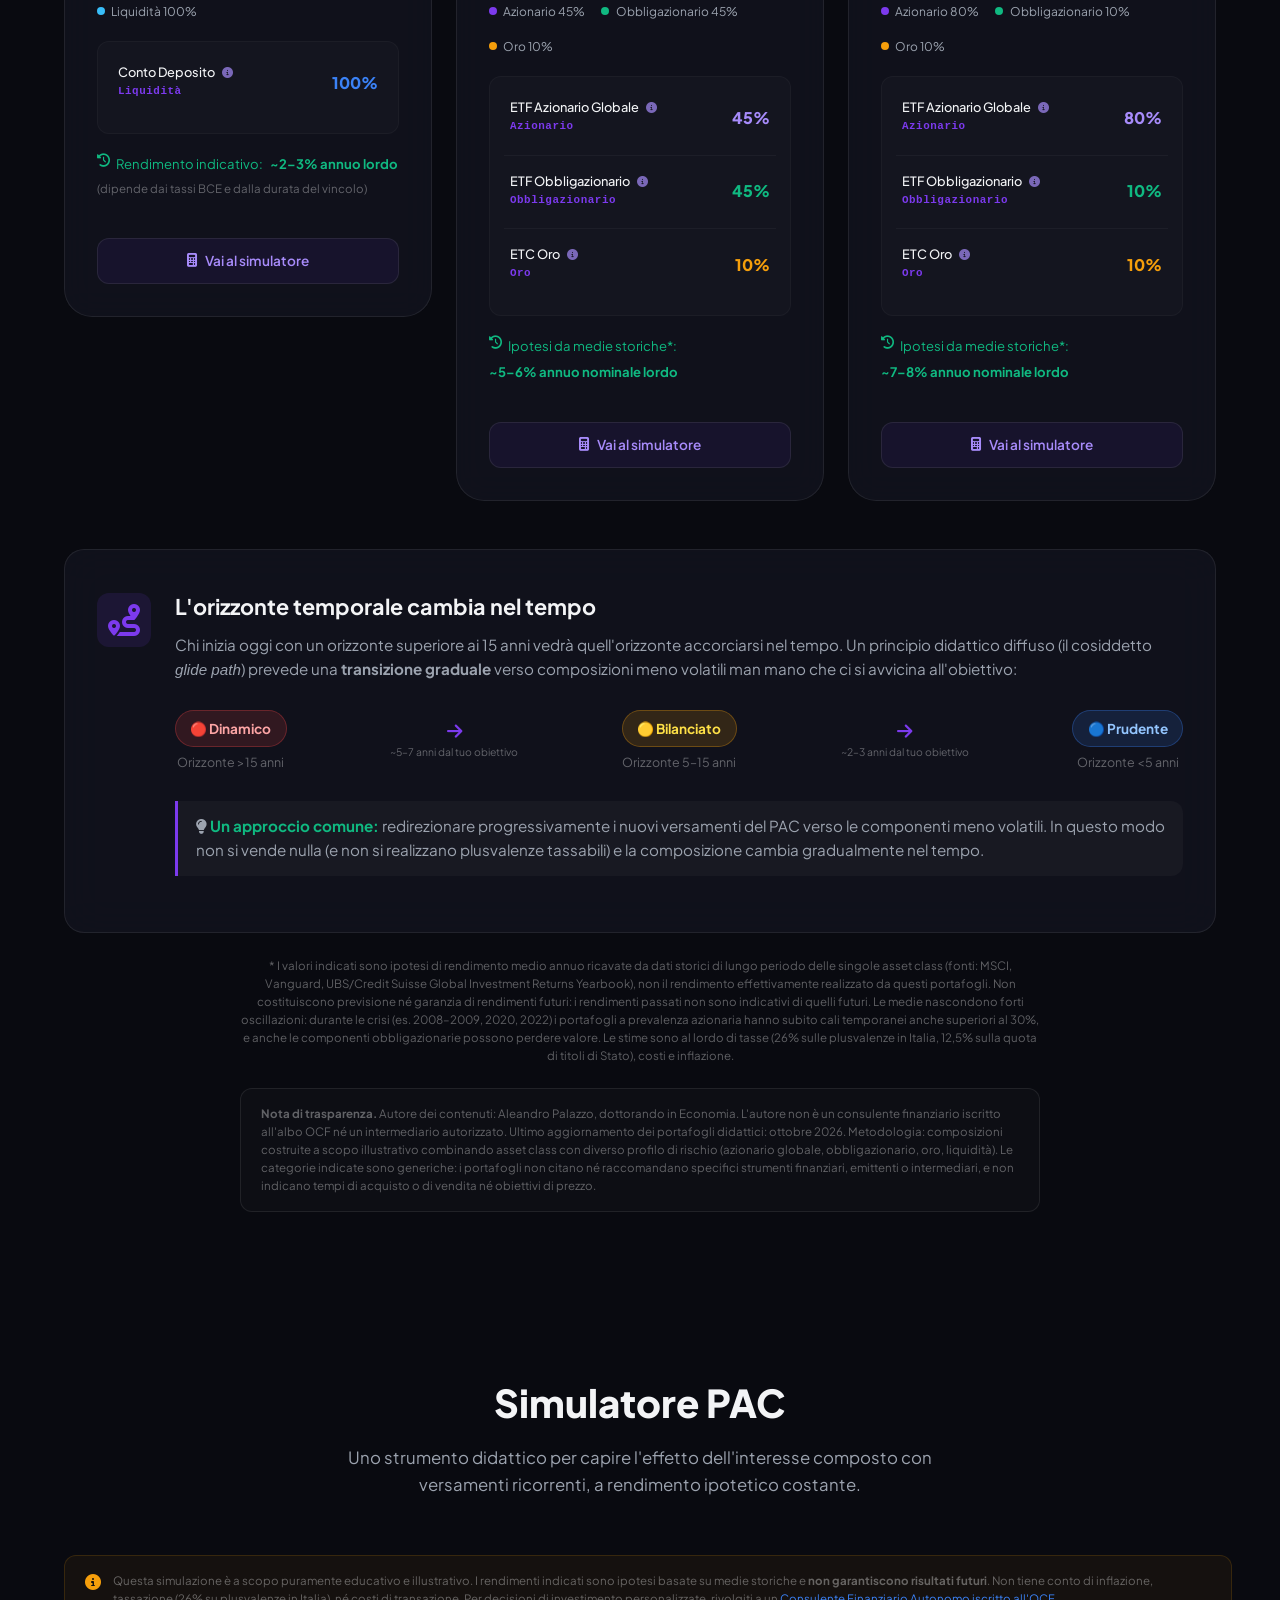
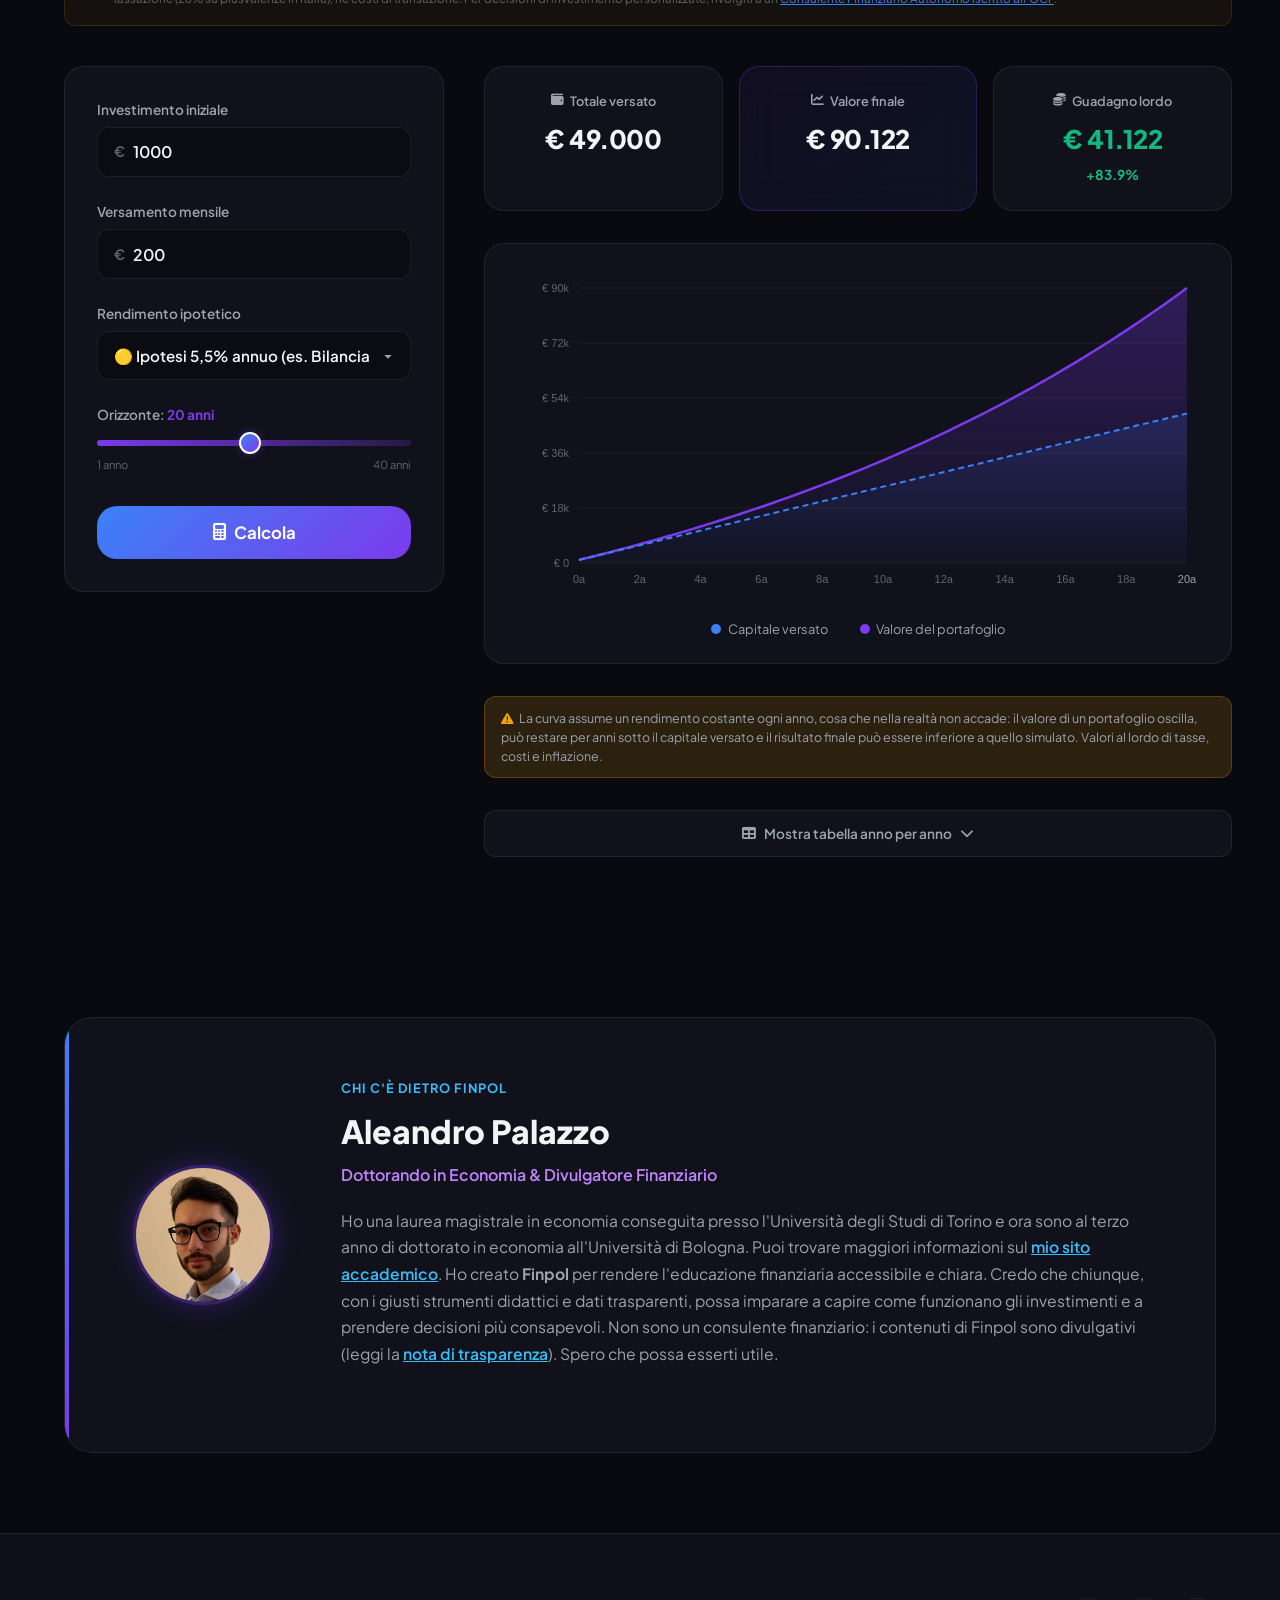
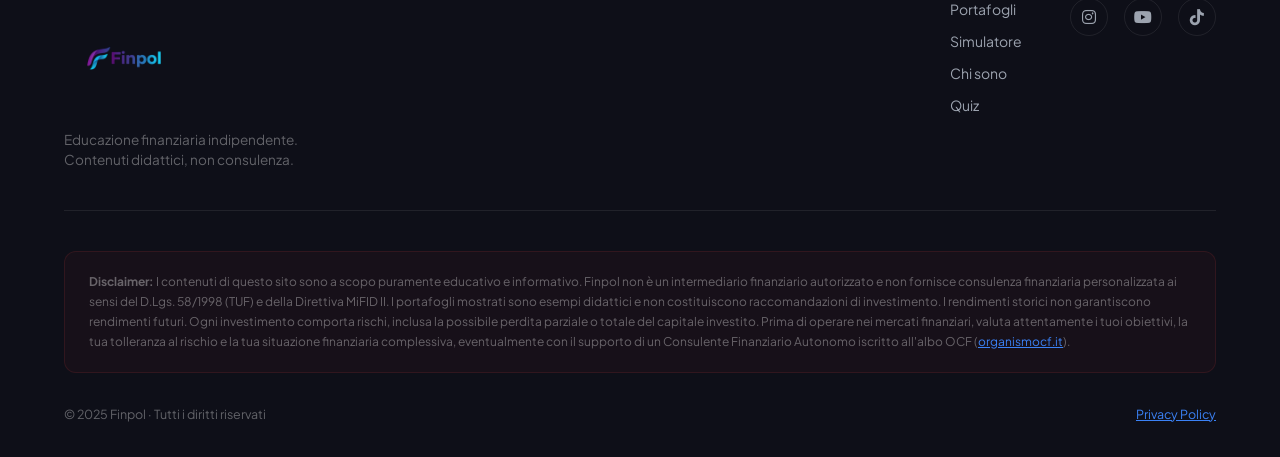
==== commit 9a3ac041: "Add files via upload" ====
--- a/index.html
+++ b/index.html
@@ -1,703 +1,646 @@
-<!DOCTYPE html>
-<html lang="it">
-
-<head>
-    <meta charset="UTF-8">
-    <meta name="viewport" content="width=device-width, initial-scale=1.0">
-    <link rel="icon" type="image/png" href="logo/logo_render.png">
-    <title>Finpol — Impara a Investire in Autonomia</title>
-    <meta name="description"
-        content="Portafogli di esempio, video educativi e strumenti pratici per chi vuole capire come funziona il mondo degli investimenti — senza consulenti e senza gergo complicato.">
-    <meta name="robots" content="index, follow">
-
-    <!-- Open Graph -->
-    <meta property="og:title" content="Finpol — Impara a Investire in Autonomia">
-    <meta property="og:description"
-        content="Portafogli di esempio, video educativi e strumenti pratici. Educazione finanziaria indipendente.">
-    <meta property="og:type" content="website">
-    <meta property="og:url" content="https://finpol.it">
-
-    <!-- Fonts -->
-    <link rel="preconnect" href="https://fonts.googleapis.com">
-    <link rel="preconnect" href="https://fonts.gstatic.com" crossorigin>
-    <link
-        href="https://fonts.googleapis.com/css2?family=Plus+Jakarta+Sans:ital,wght@0,400;0,500;0,600;0,700;0,800;1,400&display=swap"
-        rel="stylesheet">
-
-    <!-- Icons -->
-    <link rel="stylesheet" href="https://cdnjs.cloudflare.com/ajax/libs/font-awesome/6.5.1/css/all.min.css">
-
-    <link rel="stylesheet" href="sito/style.css?v=4">
-</head>
-
-<body>
-
-    <!-- ===========================
-         NAVBAR
-    =========================== -->
-    <nav class="navbar" id="navbar">
-        <div class="nav-inner">
-            <a href="index.html" class="nav-logo">
-                <img src="logo/logo_con_scritta_render.png" alt="Finpol" height="164">
-            </a>
-            <div class="nav-links" id="navLinks">
-                <a href="#portafogli" class="nav-link">Portafogli</a>
-                <a href="#simulatore" class="nav-link">Simulatore</a>
-                <a href="#finpol-plus" class="nav-link nav-link-plus"><i class="fa-solid fa-crown"></i> Plus</a>
-                <a href="#chi-sono" class="nav-link">Chi Sono</a>
-            </div>
-            <div class="nav-actions">
-                <a href="quiz/index.html" class="btn-nav" id="nav-cta">Scopri il tuo profilo <i
-                        class="fa-solid fa-arrow-right"></i></a>
-                <button class="hamburger" id="hamburger" aria-label="Apri menu" aria-expanded="false">
-                    <i class="fa-solid fa-bars" id="hamburger-icon"></i>
-                </button>
-            </div>
-        </div>
-    </nav>
-
-    <!-- ===========================
-         HERO
-    =========================== -->
-    <section class="hero">
-        <div class="glow-blob glow-top-left"></div>
-        <div class="glow-blob glow-top-right"></div>
-        <div class="hero-inner container">
-            <div class="hero-content">
-                <h1 class="reveal">
-                    Impara a <span class="gradient-text">investire da solo</span>
-                </h1>
-                <p class="hero-sub reveal">
-                    Portafogli di esempio, simulatore PAC e strumenti pratici per chi ha dei risparmi e vuole capire
-                    come farli crescere.
-                </p>
-                <div class="hero-ctas reveal">
-                    <a href="quiz/index.html" class="btn-primary btn-large" id="hero-quiz-cta">
-                        <i class="fa-solid fa-chart-simple"></i> Scopri il tuo profilo <i
-                            class="fa-solid fa-arrow-right icon-right"></i>
-                    </a>
-                    <a href="#portafogli" class="btn-ghost btn-large" id="hero-portfolios-link">
-                        Vedi i portafogli <i class="fa-solid fa-chevron-down"></i>
-                    </a>
-                </div>
-                <a href="#chi-sono" class="hero-author-tag reveal">
-                    <i class="fa-solid fa-user-graduate"></i>
-                    <span>Creato da <strong>Aleandro Palazzo</strong> — Dottorando in Economia</span>
-                    <i class="fa-solid fa-arrow-right-long tag-arrow"></i>
-                </a>
-            </div>
-        </div>
-    </section>
-
-
-
-    <!-- ===========================
-         DISCLAIMER BANNER (obbligatorio prima dei portafogli)
-    =========================== -->
-    <section class="disclaimer-section" id="portafogli" aria-label="Nota educativa">
-        <div class="container">
-            <div class="disclaimer-banner reveal">
-                <div class="disclaimer-icon"><i class="fa-solid fa-circle-info"></i></div>
-                <div class="disclaimer-text-content">
-                    <strong>Nota Educativa Importante:</strong> I portafogli mostrati di seguito sono <strong>esempi
-                        didattici a scopo puramente illustrativo</strong>. Non costituiscono consulenza finanziaria
-                    personalizzata ai sensi del D.Lgs. 58/1998 (TUF) e della Direttiva MiFID II. I rendimenti storici
-                    indicati sono stime basate su dati storici e <strong>non garantiscono rendimenti futuri</strong>.
-                    Ogni investimento comporta rischi, inclusa la possibile perdita del capitale. Per una
-                    raccomandazione personalizzata, rivolgiti a un <a href="https://www.organismocf.it" target="_blank"
-                        rel="noopener">Consulente Finanziario Autonomo iscritto all'OCF</a>.
-                </div>
-            </div>
-        </div>
-    </section>
-
-    <!-- ===========================
-         PORTAFOGLI TIPO
-    =========================== -->
-    <section class="portfolios" id="portafogli" aria-label="Portafogli di esempio">
-        <div class="container">
-            <div class="section-header reveal">
-                <h2>Portafogli di Esempio</h2>
-                <p>Tre composizioni illustrative per tre profili diversi. Solo strumenti, proporzioni e logica — la
-                    scelta finale è sempre tua.</p>
-            </div>
-
-            <!-- YOUTUBE VIDEO BANNER -->
-            <a href="https://www.youtube.com/watch?v=IK5a_gfgqzQ" target="_blank" rel="noopener"
-                class="yt-banner-card reveal">
-                <div class="yt-banner-badge">
-                    <i class="fa-brands fa-youtube"></i> Video Consigliato
-                </div>
-                <div class="yt-banner-content">
-                    <div class="yt-banner-icon">
-                        <i class="fa-solid fa-play"></i>
-                    </div>
-                    <div class="yt-banner-text">
-                        <h3>Prima di scegliere un portafoglio: <span>Quando investire è DANNOSO?</span></h3>
-                        <p>Guarda la guida video: i 4 casi in cui mettere soldi in borsa è la scelta sbagliata (e come
-                            evitarlo).</p>
-                    </div>
-                    <div class="yt-banner-cta">
-                        <span>Guarda il video</span>
-                        <i class="fa-solid fa-arrow-right"></i>
-                    </div>
-                </div>
-            </a>
-
-            <div class="portfolio-grid">
-
-                <!-- === PRUDENTE === -->
-                <div class="portfolio-card card-prudente reveal" id="portafoglio-prudente">
-                    <div class="portfolio-header">
-                        <div class="portfolio-badge badge-blue">🔵 Prudente</div>
-                        <div class="portfolio-horizon">
-                            <i class="fa-regular fa-clock"></i> Orizzonte &lt; 5 anni
-                        </div>
-                    </div>
-                    <p class="portfolio-desc">Esempio per chi ha un obiettivo a breve termine o non può tollerare
-                        oscillazioni significative. Priorità alla preservazione del capitale.</p>
-
-                    <div class="allocation-bar" role="img" aria-label="Allocazione: XEON 90%, VWCE 10%">
-                        <div class="bar-seg seg-xeon" style="width:90%" title="XEON / Conto Deposito 90%"></div>
-                        <div class="bar-seg seg-vwce" style="width:10%" title="VWCE 10%"></div>
-                    </div>
-                    <div class="allocation-legend">
-                        <span class="leg-item"><span class="leg-dot dot-xeon"></span>Liquidità 90%</span>
-                        <span class="leg-item"><span class="leg-dot dot-vwce"></span>Azionario 10%</span>
-                    </div>
-
-                    <div class="etf-table">
-                        <div class="etf-row-wrapper">
-                            <div class="etf-row">
-                                <div class="etf-info">
-                                    <span class="etf-name">Xtrackers EUR Overnight Rate Swap <i
-                                            class="fa-solid fa-circle-info etf-info-icon"></i></span>
-                                    <span class="etf-ticker">XEON</span>
-                                </div>
-                                <div class="etf-pct pct-blue">90%</div>
-                            </div>
-                            <div class="etf-desc-drawer">
-                                <p><strong>XEON (Liquidità Euro):</strong> ETF che replica il tasso di interesse
-                                    ufficiale della BCE. Alternativa flessibile al conto deposito per mantenere il
-                                    capitale al sicuro con rendimenti di breve periodo.</p>
-                            </div>
-                        </div>
-                        <div class="etf-alt-note">
-                            <div class="etf-alt-header">
-                                <i class="fa-solid fa-arrows-rotate"></i>
-                                <span>In alternativa: <strong>Conto Deposito Remunerato</strong> (stessa funzione) <i
-                                        class="fa-solid fa-circle-info etf-info-icon"></i></span>
-                            </div>
-                            <div class="etf-desc-drawer">
-                                <p><strong>Conto Deposito:</strong> Conto bancario (libero o vincolato) che offre un
-                                    interesse fisso sui tuoi risparmi. Ideale per la massima sicurezza nel brevissimo
-                                    periodo.</p>
-                            </div>
-                        </div>
-                        <div class="etf-row-wrapper">
-                            <div class="etf-row">
-                                <div class="etf-info">
-                                    <span class="etf-name">Vanguard FTSE All-World UCITS ETF Acc <i
-                                            class="fa-solid fa-circle-info etf-info-icon"></i></span>
-                                    <span class="etf-ticker">VWCE</span>
-                                </div>
-                                <div class="etf-pct pct-violet">10%</div>
-                            </div>
-                            <div class="etf-desc-drawer">
-                                <p><strong>VWCE (Azionario Globale):</strong> Investe in oltre 3.600 grandi aziende
-                                    mondiali (come Apple, Microsoft, Amazon). È il motore principale di crescita del
-                                    portafoglio nel lungo periodo.</p>
-                            </div>
-                        </div>
-                    </div>
-
-                    <div class="portfolio-return">
-                        <i class="fa-solid fa-clock-rotate-left"></i>
-                        Rendimento storico stimato: <strong>~2,5–3,5% annuo nominale</strong>
-                        <span class="return-note">(dipende fortemente dal tasso BCE)</span>
-                    </div>
-                    <p class="portfolio-warning">⚠️ Se l'orizzonte è inferiore a 3 anni, valuta un conto deposito
-                        vincolato anziché un portafoglio ETF.</p>
-                    <a href="#simulatore" class="btn-pac-sim" data-profile="3">
-                        <i class="fa-solid fa-calculator"></i> Vai al simulatore
-                    </a>
-                </div>
-
-                <!-- === BILANCIATO === -->
-                <div class="portfolio-card card-bilanciato reveal" id="portafoglio-bilanciato">
-                    <div class="portfolio-header">
-                        <div class="portfolio-badge badge-yellow">🟡 Bilanciato</div>
-                        <div class="portfolio-horizon">
-                            <i class="fa-regular fa-clock"></i> Orizzonte 5–15 anni
-                        </div>
-                    </div>
-                    <p class="portfolio-desc">Esempio per chi ha un orizzonte di medio periodo e può accettare
-                        oscillazioni moderate in cambio di una crescita più significativa nel tempo.</p>
-
-                    <div class="allocation-bar" role="img" aria-label="Allocazione: VWCE 45%, IBCI 45%, SGLN 10%">
-                        <div class="bar-seg seg-vwce" style="width:45%" title="VWCE 45%"></div>
-                        <div class="bar-seg seg-ibci" style="width:45%" title="IBCI 45%"></div>
-                        <div class="bar-seg seg-sgln" style="width:10%" title="SGLN 10%"></div>
-                    </div>
-                    <div class="allocation-legend">
-                        <span class="leg-item"><span class="leg-dot dot-vwce"></span>Azionario 45%</span>
-                        <span class="leg-item"><span class="leg-dot dot-ibci"></span>Obbligazionario 45%</span>
-                        <span class="leg-item"><span class="leg-dot dot-sgln"></span>Oro 10%</span>
-                    </div>
-
-                    <div class="etf-table">
-                        <div class="etf-row-wrapper">
-                            <div class="etf-row">
-                                <div class="etf-info">
-                                    <span class="etf-name">Vanguard FTSE All-World UCITS ETF Acc <i
-                                            class="fa-solid fa-circle-info etf-info-icon"></i></span>
-                                    <span class="etf-ticker">VWCE</span>
-                                </div>
-                                <div class="etf-pct pct-violet">45%</div>
-                            </div>
-                            <div class="etf-desc-drawer">
-                                <p><strong>VWCE (Azionario Globale):</strong> Investe in oltre 3.600 grandi aziende
-                                    mondiali (come Apple, Microsoft, Amazon). È il motore principale di crescita del
-                                    portafoglio nel lungo periodo.</p>
-                            </div>
-                        </div>
-                        <div class="etf-row-wrapper">
-                            <div class="etf-row">
-                                <div class="etf-info">
-                                    <span class="etf-name">iShares € Inflation Linked Govt Bond UCITS ETF <i
-                                            class="fa-solid fa-circle-info etf-info-icon"></i></span>
-                                    <span class="etf-ticker">IBCI</span>
-                                </div>
-                                <div class="etf-pct pct-green">45%</div>
-                            </div>
-                            <div class="etf-desc-drawer">
-                                <p><strong>IBCI (Obbligazionario Inflazione):</strong> Investe in titoli di Stato
-                                    dell'Eurozona legati all'inflazione. Stabilizza il portafoglio in caso di
-                                    recessione o inflazione più alta delle attese.</p>
-                            </div>
-                        </div>
-                        <div class="etf-row-wrapper">
-                            <div class="etf-row">
-                                <div class="etf-info">
-                                    <span class="etf-name">iShares Physical Gold ETC <i
-                                            class="fa-solid fa-circle-info etf-info-icon"></i></span>
-                                    <span class="etf-ticker">SGLN</span>
-                                </div>
-                                <div class="etf-pct pct-gold">10%</div>
-                            </div>
-                            <div class="etf-desc-drawer">
-                                <p><strong>SGLN (Oro Fisico):</strong> Strumento garantito al 100% da oro fisico
-                                    custodito nei caveau. Agisce da bene rifugio per proteggere il portafoglio durante
-                                    periodi di forte instabilità o stagflazione.</p>
-                            </div>
-                        </div>
-                    </div>
-
-                    <div class="portfolio-return">
-                        <i class="fa-solid fa-clock-rotate-left"></i>
-                        Rendimento storico stimato: <strong>~5–6% annuo nominale</strong>
-                    </div>
-                    <a href="#simulatore" class="btn-pac-sim" data-profile="5.5">
-                        <i class="fa-solid fa-calculator"></i> Vai al simulatore
-                    </a>
-                </div>
-
-                <!-- === DINAMICO === -->
-                <div class="portfolio-card card-dinamico reveal" id="portafoglio-dinamico">
-                    <div class="portfolio-header">
-                        <div class="portfolio-badge badge-red">🔴 Dinamico</div>
-                        <div class="portfolio-horizon">
-                            <i class="fa-regular fa-clock"></i> Orizzonte &gt; 15 anni
-                        </div>
-                    </div>
-                    <p class="portfolio-desc">Esempio per chi ha un orizzonte lungo e può sopportare oscillazioni anche
-                        significative, puntando alla massima crescita del capitale nel tempo.</p>
-
-                    <div class="allocation-bar" role="img" aria-label="Allocazione: VWCE 80%, IBCI 10%, SGLN 10%">
-                        <div class="bar-seg seg-vwce" style="width:80%" title="VWCE 80%"></div>
-                        <div class="bar-seg seg-ibci" style="width:10%" title="IBCI 10%"></div>
-                        <div class="bar-seg seg-sgln" style="width:10%" title="SGLN 10%"></div>
-                    </div>
-                    <div class="allocation-legend">
-                        <span class="leg-item"><span class="leg-dot dot-vwce"></span>Azionario 80%</span>
-                        <span class="leg-item"><span class="leg-dot dot-ibci"></span>Obbligazionario 10%</span>
-                        <span class="leg-item"><span class="leg-dot dot-sgln"></span>Oro 10%</span>
-                    </div>
-
-                    <div class="etf-table">
-                        <div class="etf-row-wrapper">
-                            <div class="etf-row">
-                                <div class="etf-info">
-                                    <span class="etf-name">Vanguard FTSE All-World UCITS ETF Acc <i
-                                            class="fa-solid fa-circle-info etf-info-icon"></i></span>
-                                    <span class="etf-ticker">VWCE</span>
-                                </div>
-                                <div class="etf-pct pct-violet">80%</div>
-                            </div>
-                            <div class="etf-desc-drawer">
-                                <p><strong>VWCE (Azionario Globale):</strong> Investe in oltre 3.600 grandi aziende
-                                    mondiali (come Apple, Microsoft, Amazon). È il motore principale di crescita del
-                                    portafoglio nel lungo periodo.</p>
-                            </div>
-                        </div>
-                        <div class="etf-row-wrapper">
-                            <div class="etf-row">
-                                <div class="etf-info">
-                                    <span class="etf-name">iShares € Inflation Linked Govt Bond UCITS ETF <i
-                                            class="fa-solid fa-circle-info etf-info-icon"></i></span>
-                                    <span class="etf-ticker">IBCI</span>
-                                </div>
-                                <div class="etf-pct pct-green">10%</div>
-                            </div>
-                            <div class="etf-desc-drawer">
-                                <p><strong>IBCI (Obbligazionario Inflazione):</strong> Investe in titoli di Stato
-                                    dell'Eurozona legati all'inflazione. Stabilizza il portafoglio in caso di
-                                    recessione o inflazione più alta delle attese.</p>
-                            </div>
-                        </div>
-                        <div class="etf-row-wrapper">
-                            <div class="etf-row">
-                                <div class="etf-info">
-                                    <span class="etf-name">iShares Physical Gold ETC <i
-                                            class="fa-solid fa-circle-info etf-info-icon"></i></span>
-                                    <span class="etf-ticker">SGLN</span>
-                                </div>
-                                <div class="etf-pct pct-gold">10%</div>
-                            </div>
-                            <div class="etf-desc-drawer">
-                                <p><strong>SGLN (Oro Fisico):</strong> Strumento garantito al 100% da oro fisico
-                                    custodito nei caveau. Agisce da bene rifugio per proteggere il portafoglio durante
-                                    periodi di forte instabilità o stagflazione.</p>
-                            </div>
-                        </div>
-                    </div>
-
-                    <div class="portfolio-return">
-                        <i class="fa-solid fa-clock-rotate-left"></i>
-                        Rendimento storico stimato: <strong>~7–8% annuo nominale</strong>
-                    </div>
-                    <a href="#simulatore" class="btn-pac-sim" data-profile="7.5">
-                        <i class="fa-solid fa-calculator"></i> Vai al simulatore
-                    </a>
-                </div>
-
-            </div><!-- /portfolio-grid -->
-
-            <!-- GLIDE PATH CARD -->
-            <div class="glide-path-card reveal" id="glide-path">
-                <div class="glide-icon"><i class="fa-solid fa-route"></i></div>
-                <div class="glide-content">
-                    <h3>Il tuo profilo cambia nel tempo</h3>
-                    <p>Chi inizia oggi con un orizzonte superiore ai 15 anni (Dinamico) vedrà quell'orizzonte
-                        accorciarsi nel tempo. È buona norma pianificare una <strong>transizione graduale</strong> verso
-                        il profilo successivo con anticipo:</p>
-                    <div class="glide-flow">
-                        <div class="glide-step">
-                            <span class="gs-badge red">🔴 Dinamico</span>
-                            <span class="gs-desc">Orizzonte &gt;15 anni</span>
-                        </div>
-                        <div class="glide-arrow"><i class="fa-solid fa-arrow-right"></i><span>~5–7 anni dal tuo
-                                obiettivo</span>
-                        </div>
-                        <div class="glide-step">
-                            <span class="gs-badge yellow">🟡 Bilanciato</span>
-                            <span class="gs-desc">Orizzonte 5–15 anni</span>
-                        </div>
-                        <div class="glide-arrow"><i class="fa-solid fa-arrow-right"></i><span>~2–3 anni dal tuo
-                                obiettivo</span>
-                        </div>
-                        <div class="glide-step">
-                            <span class="gs-badge blue">🔵 Prudente</span>
-                            <span class="gs-desc">Orizzonte &lt;5 anni</span>
-                        </div>
-                    </div>
-                    <p class="glide-tip"><i class="fa-solid fa-lightbulb"></i> <strong>Come fare la
-                            transizione:</strong> redireziona progressivamente i nuovi versamenti mensili del PAC verso
-                        i nuovi ETF. In questo modo non vendi nulla (niente tasse da pagare) e il ribilanciamento
-                        avviene naturalmente nel tempo.</p>
-                </div>
-            </div>
-
-            <p class="return-disclaimer">
-                * I rendimenti storici indicati sono stime basate su dati di lungo periodo (fonti: MSCI, Vanguard,
-                Credit Suisse Global Investment Returns Yearbook). Non costituiscono previsione né garanzia di
-                rendimenti futuri. I rendimenti passati non sono indicativi di quelli futuri. Le stime non tengono conto
-                dell'impatto fiscale (26% su plusvalenze in Italia).
-            </p>
-        </div>
-    </section>
-
-
-
-    <!-- ===========================
-         SIMULATORE PAC
-    =========================== -->
-    <section class="pac-section" id="simulatore" aria-label="Simulatore PAC">
-        <div class="container">
-            <div class="section-header reveal">
-                <h2>Simulatore PAC</h2>
-                <p>Simula la crescita del tuo capitale nel tempo con versamenti ricorrenti e interesse composto.</p>
-            </div>
-
-            <div class="pac-layout reveal">
-                <!-- DISCLAIMER -->
-                <div class="pac-disclaimer">
-                    <i class="fa-solid fa-circle-info"></i>
-                    <p>Questa simulazione è a scopo puramente educativo e illustrativo. I rendimenti indicati sono
-                        ipotesi basate su medie storiche e <strong>non garantiscono risultati futuri</strong>. Non tiene
-                        conto di inflazione, tassazione (26% su plusvalenze in Italia), né costi di transazione. Per
-                        decisioni di investimento personalizzate, rivolgiti a un
-                        <a href="https://www.organismocf.it" target="_blank" rel="noopener">Consulente Finanziario
-                            Autonomo
-                            iscritto all'OCF</a>.
-                    </p>
-                </div>
-
-                <!-- INPUT FORM -->
-                <div class="pac-form-card">
-                    <div class="pac-input-group">
-                        <label for="pac-initial">Investimento iniziale</label>
-                        <div class="pac-input-wrap">
-                            <span class="pac-input-prefix">€</span>
-                            <input type="number" id="pac-initial" value="1000" min="0" step="100">
-                        </div>
-                    </div>
-
-                    <div class="pac-input-group">
-                        <label for="pac-monthly">Versamento mensile</label>
-                        <div class="pac-input-wrap">
-                            <span class="pac-input-prefix">€</span>
-                            <input type="number" id="pac-monthly" value="200" min="0" step="50">
-                        </div>
-                    </div>
-
-                    <div class="pac-input-group">
-                        <label for="pac-profile">Profilo di rendimento</label>
-                        <select id="pac-profile">
-                            <option value="3">🔵 Prudente (~3% annuo)</option>
-                            <option value="5.5" selected>🟡 Bilanciato (~5,5% annuo)</option>
-                            <option value="7.5">🔴 Dinamico (~7,5% annuo)</option>
-                            <option value="custom">⚙️ Personalizzato</option>
-                        </select>
-                    </div>
-
-                    <div class="pac-input-group pac-custom-rate" id="pac-custom-group" style="display:none;">
-                        <label for="pac-custom-rate">Rendimento annuo</label>
-                        <div class="pac-input-wrap">
-                            <input type="number" id="pac-custom-rate" value="6" min="0" max="30" step="0.5">
-                            <span class="pac-input-suffix">%</span>
-                        </div>
-                    </div>
-
-                    <div class="pac-input-group">
-                        <label for="pac-years">Orizzonte: <span id="pac-years-display" class="pac-years-val">20
-                                anni</span></label>
-                        <input type="range" id="pac-years" min="1" max="40" value="20" class="pac-slider">
-                        <div class="pac-slider-labels">
-                            <span>1 anno</span>
-                            <span>40 anni</span>
-                        </div>
-                    </div>
-
-                    <button class="btn-primary btn-large pac-calc-btn" id="pac-calculate">
-                        <i class="fa-solid fa-calculator"></i> Calcola
-                    </button>
-                </div>
-
-                <div class="pac-results" id="pac-results">
-                    <div class="pac-summary-grid">
-                        <div class="pac-stat-card">
-                            <div class="pac-stat-label"><i class="fa-solid fa-wallet"></i> Totale versato</div>
-                            <div class="pac-stat-value" id="pac-total-invested">€ 0</div>
-                        </div>
-                        <div class="pac-stat-card pac-stat-highlight">
-                            <div class="pac-stat-label"><i class="fa-solid fa-chart-line"></i> Valore finale</div>
-                            <div class="pac-stat-value" id="pac-final-value">€ 0</div>
-                        </div>
-                        <div class="pac-stat-card">
-                            <div class="pac-stat-label"><i class="fa-solid fa-coins"></i> Guadagno netto</div>
-                            <div class="pac-stat-value pac-gain" id="pac-net-gain">€ 0</div>
-                            <div class="pac-stat-pct" id="pac-gain-pct">+0%</div>
-                        </div>
-                    </div>
-
-                    <!-- CHART -->
-                    <div class="pac-chart-wrap">
-                        <canvas id="pac-chart" width="800" height="380"></canvas>
-                        <div class="pac-chart-legend">
-                            <span class="pac-legend-item"><span
-                                    class="pac-legend-dot pac-legend-invested"></span>Capitale versato</span>
-                            <span class="pac-legend-item"><span class="pac-legend-dot pac-legend-value"></span>Valore
-                                del portafoglio</span>
-                        </div>
-                    </div>
-
-                    <!-- YEARLY TABLE (collapsible) -->
-                    <button class="pac-table-toggle" id="pac-table-toggle">
-                        <i class="fa-solid fa-table"></i> Mostra tabella anno per anno
-                        <i class="fa-solid fa-chevron-down pac-toggle-chevron"></i>
-                    </button>
-                    <div class="pac-table-wrap" id="pac-table-wrap" style="display:none;">
-                        <table class="pac-table" id="pac-table">
-                            <thead>
-                                <tr>
-                                    <th>Anno</th>
-                                    <th>Versato</th>
-                                    <th>Interessi</th>
-                                    <th>Valore</th>
-                                </tr>
-                            </thead>
-                            <tbody id="pac-table-body"></tbody>
-                        </table>
-                    </div>
-
-                </div>
-            </div>
-        </div>
-    </section>
-
-
-
-    <!-- ===========================
-         FINPOL PLUS — WAITING LIST
-    =========================== -->
-    <section class="plus-section" id="finpol-plus" aria-label="Finpol Plus">
-        <div class="container">
-            <div class="plus-card reveal">
-                <div class="plus-glow"></div>
-                <div class="plus-badge"><i class="fa-solid fa-crown"></i> In Arrivo</div>
-                <h2>Finpol <span class="plus-highlight">Plus</span></h2>
-                <p class="plus-tagline">Il tuo copilota per investire in autonomia</p>
-
-                <div class="plus-features">
-                    <div class="plus-feature">
-                        <div class="plus-feature-icon"><i class="fa-solid fa-rocket"></i></div>
-                        <div>
-                            <h4>Onboarding Pratico</h4>
-                            <p>Video passo-passo: dalla scelta del broker all'acquisto del primo ETF e impostazione del
-                                Piano
-                                di Accumulo.</p>
-                        </div>
-                    </div>
-                    <div class="plus-feature">
-                        <div class="plus-feature-icon"><i class="fa-solid fa-chart-pie"></i></div>
-                        <div>
-                            <h4>Report Mensile Video</h4>
-                            <p>Come stanno andando i portafogli, cosa è successo sui mercati e come ribilanciare.</p>
-                        </div>
-                    </div>
-                    <div class="plus-feature">
-                        <div class="plus-feature-icon"><i class="fa-solid fa-bell"></i></div>
-                        <div>
-                            <h4>Alert Straordinari</h4>
-                            <p>Nei momenti di forte volatilità, un video per spiegarti cosa sta succedendo e perché non
-                                devi farti prendere dal panico.</p>
-                        </div>
-                    </div>
-                    <div class="plus-feature">
-                        <div class="plus-feature-icon"><i class="fa-solid fa-arrows-rotate"></i></div>
-                        <div>
-                            <h4>Ribilanciamento & Transizioni</h4>
-                            <p>Guide pratiche su come ribilanciare il portafoglio e come passare da un profilo all'altro
-                                nel tempo.</p>
-                        </div>
-                    </div>
-                </div>
-
-                <div class="plus-signup">
-                    <p class="plus-signup-text">Lascia la tua email per essere avvisato al lancio (e avere un prezzo
-                        speciale!):</p>
-                    <form class="plus-form" id="plus-form">
-                        <input type="email" placeholder="La tua email" required class="plus-email" id="plus-email">
-                        <button type="submit" class="plus-btn" id="plus-submit">
-                            <span>Avvisami</span>
-                            <i class="fa-solid fa-arrow-right"></i>
-                        </button>
-                    </form>
-                    <p class="plus-note" id="plus-note">Zero spam. Solo un avviso quando sarà disponibile.</p>
-                </div>
-            </div>
-        </div>
-    </section>
-
-
-
-    <!-- ===========================
-         CHI SONO
-    =========================== -->
-    <section class="about-section" id="chi-sono" aria-label="Chi sono">
-        <div class="container">
-            <div class="about-card reveal">
-                <div class="about-avatar">
-                    <img src="logo/foto_profilo.jpg" alt="Aleandro Palazzo" class="avatar-img">
-                </div>
-                <div class="about-content">
-                    <div class="about-badge">Chi c'è dietro Finpol</div>
-                    <h2>Aleandro Palazzo</h2>
-                    <p class="about-title-sub">Dottorando in Economia &amp; Divulgatore Finanziario </p>
-                    <p class="about-bio">
-                        Ho una laurea magistrale in economia conseguita presso l'Università degli Studi di Torino e ora
-                        sono al terzo anno di dottorato in economia all'Università di Bologna. Puoi trovare maggiori
-                        informazioni sul <a href="https://aleandropalazzo.github.io/" target="_blank" rel="noopener">mio
-                            sito accademico</a>.
-                        Ho creato <strong>Finpol</strong> per rendere l'educazione finanziaria accessibile, chiara e
-                        priva di conflitti d'interesse. Credo fermamente che chiunque, con i giusti strumenti didattici
-                        e
-                        dati trasparenti, possa imparare a gestire e far crescere i propri risparmi in totale autonomia.
-                        Spero che possa esserti utile.
-                </div>
-            </div>
-        </div>
-    </section>
-
-
-
-    <!-- ===========================
-         FOOTER
-    =========================== -->
-    <footer class="footer" aria-label="Footer">
-        <div class="container">
-            <div class="footer-top">
-                <div class="footer-brand">
-                    <img src="logo/logo_con_scritta_render.png" alt="Finpol" height="164">
-                    <p>Educazione finanziaria indipendente.<br>Nessun conflitto di interesse.</p>
-                </div>
-                <div class="footer-links">
-                    <a href="#portafogli">Portafogli</a>
-                    <a href="#simulatore">Simulatore</a>
-                    <a href="#chi-sono">Chi sono</a>
-                    <a href="quiz/index.html">Quiz</a>
-                </div>
-                <div class="footer-social">
-                    <a href="https://www.instagram.com/finpol.it" target="_blank" rel="noopener"
-                        aria-label="Instagram"><i class="fa-brands fa-instagram"></i></a>
-                    <a href="https://www.youtube.com/@finpol_it" target="_blank" rel="noopener" aria-label="YouTube"><i
-                            class="fa-brands fa-youtube"></i></a>
-                    <a href="https://www.tiktok.com/@finpol.it" target="_blank" rel="noopener" aria-label="TikTok"><i
-                            class="fa-brands fa-tiktok"></i></a>
-                </div>
-            </div>
-
-            <div class="footer-disclaimer">
-                <p><strong>Disclaimer:</strong> I contenuti di questo sito sono a scopo puramente educativo e
-                    informativo. Finpol non è un intermediario finanziario autorizzato e non fornisce consulenza
-                    finanziaria personalizzata ai sensi del D.Lgs. 58/1998 (TUF) e della Direttiva MiFID II. I
-                    portafogli mostrati sono esempi didattici e non costituiscono raccomandazioni di investimento. I
-                    rendimenti storici non garantiscono rendimenti futuri. Ogni investimento comporta rischi, inclusa la
-                    possibile perdita parziale o totale del capitale investito. Prima di operare nei mercati finanziari,
-                    valuta attentamente i tuoi obiettivi, la tua tolleranza al rischio e la tua situazione finanziaria
-                    complessiva, eventualmente con il supporto di un Consulente Finanziario Autonomo iscritto all'albo
-                    OCF (<a href="https://www.organismocf.it" target="_blank" rel="noopener">organismocf.it</a>).</p>
-            </div>
-
-            <div class="footer-bottom">
-                <p>© 2025 Finpol · Tutti i diritti riservati</p>
-                <a href="https://finpol.substack.com/about" target="_blank" rel="noopener">Privacy Policy</a>
-            </div>
-        </div>
-    </footer>
-
-    <script src="sito/main.js"></script>
-</body>
-
+<!DOCTYPE html>
+<html lang="it">
+
+<head>
+    <meta charset="UTF-8">
+    <meta name="viewport" content="width=device-width, initial-scale=1.0">
+    <link rel="icon" type="image/png" href="logo/logo_render.png">
+    <title>Finpol — Impara a Investire in Autonomia</title>
+    <meta name="description"
+        content="Portafogli didattici, video educativi e strumenti pratici per chi vuole capire come funziona il mondo degli investimenti — senza gergo complicato. Contenuti educativi, non consulenza finanziaria.">
+    <meta name="robots" content="index, follow">
+
+    <!-- Open Graph -->
+    <meta property="og:title" content="Finpol — Impara a Investire in Autonomia">
+    <meta property="og:description"
+        content="Portafogli di esempio, video educativi e strumenti pratici. Educazione finanziaria indipendente.">
+    <meta property="og:type" content="website">
+    <meta property="og:url" content="https://finpol.it">
+
+    <!-- Fonts -->
+    <link rel="preconnect" href="https://fonts.googleapis.com">
+    <link rel="preconnect" href="https://fonts.gstatic.com" crossorigin>
+    <link
+        href="https://fonts.googleapis.com/css2?family=Plus+Jakarta+Sans:ital,wght@0,400;0,500;0,600;0,700;0,800;1,400&display=swap"
+        rel="stylesheet">
+
+    <!-- Icons -->
+    <link rel="stylesheet" href="https://cdnjs.cloudflare.com/ajax/libs/font-awesome/6.5.1/css/all.min.css">
+
+    <link rel="stylesheet" href="sito/style.css?v=6">
+</head>
+
+<body>
+
+    <!-- ===========================
+         NAVBAR
+    =========================== -->
+    <nav class="navbar" id="navbar">
+        <div class="nav-inner">
+            <a href="index.html" class="nav-logo">
+                <img src="logo/logo_con_scritta_render.png" alt="Finpol" height="164">
+            </a>
+            <div class="nav-links" id="navLinks">
+                <a href="#portafogli" class="nav-link">Portafogli</a>
+                <a href="#simulatore" class="nav-link">Simulatore</a>
+                <a href="#chi-sono" class="nav-link">Chi Sono</a>
+            </div>
+            <div class="nav-actions">
+                <a href="quiz/index.html" class="btn-nav" id="nav-cta">Fai il quiz <i
+                        class="fa-solid fa-arrow-right"></i></a>
+                <button class="hamburger" id="hamburger" aria-label="Apri menu" aria-expanded="false">
+                    <i class="fa-solid fa-bars" id="hamburger-icon"></i>
+                </button>
+            </div>
+        </div>
+    </nav>
+
+    <!-- ===========================
+         HERO
+    =========================== -->
+    <section class="hero">
+        <div class="glow-blob glow-top-left"></div>
+        <div class="glow-blob glow-top-right"></div>
+        <div class="hero-inner container">
+            <div class="hero-content">
+                <h1 class="reveal">
+                    Impara a <span class="gradient-text">investire da solo</span>
+                </h1>
+                <p class="hero-sub reveal">
+                    Portafogli di esempio, simulatore PAC e strumenti pratici per chi ha dei risparmi e vuole capire
+                    come farli crescere.
+                </p>
+                <div class="hero-ctas reveal">
+                    <a href="quiz/index.html" class="btn-primary btn-large" id="hero-quiz-cta">
+                        <i class="fa-solid fa-chart-simple"></i> Scopri se sei pronto per investire <i
+                            class="fa-solid fa-arrow-right icon-right"></i>
+                    </a>
+                    <a href="#portafogli" class="btn-ghost btn-large" id="hero-portfolios-link">
+                        Vedi i portafogli modello <i class="fa-solid fa-chevron-down"></i>
+                    </a>
+                </div>
+                <a href="#chi-sono" class="hero-author-tag reveal">
+                    <i class="fa-solid fa-user-graduate"></i>
+                    <span>Creato da <strong>Aleandro Palazzo</strong> — Dottorando in Economia</span>
+                    <i class="fa-solid fa-arrow-right-long tag-arrow"></i>
+                </a>
+            </div>
+        </div>
+    </section>
+
+
+
+    <!-- ===========================
+         DISCLAIMER BANNER (obbligatorio prima dei portafogli)
+    =========================== -->
+    <section class="disclaimer-section" id="portafogli" aria-label="Nota educativa">
+        <div class="container">
+            <div class="disclaimer-banner reveal">
+                <div class="disclaimer-icon"><i class="fa-solid fa-circle-info"></i></div>
+                <div class="disclaimer-text-content">
+                    <strong>Nota Educativa Importante:</strong> I portafogli mostrati di seguito sono <strong>esempi
+                        didattici a scopo puramente illustrativo</strong>. Non costituiscono consulenza finanziaria
+                    personalizzata ai sensi del D.Lgs. 58/1998 (TUF) e della Direttiva MiFID II. I rendimenti storici
+                    indicati sono stime basate su dati storici e <strong>non garantiscono rendimenti futuri</strong>.
+                    Ogni investimento comporta rischi, inclusa la possibile perdita del capitale. Per una
+                    raccomandazione personalizzata, rivolgiti a un <a href="https://www.organismocf.it" target="_blank"
+                        rel="noopener">Consulente Finanziario Autonomo iscritto all'OCF</a>.
+                </div>
+            </div>
+        </div>
+    </section>
+
+    <!-- ===========================
+         PORTAFOGLI TIPO
+    =========================== -->
+    <section class="portfolios" id="portafogli-esempio" aria-label="Portafogli di esempio">
+        <div class="container">
+            <div class="section-header reveal">
+                <h2>Portafogli di Esempio</h2>
+                <p>Tre composizioni illustrative, uguali per tutti, per spiegare come cambia un portafoglio al variare
+                    dell'orizzonte temporale e della tolleranza al rischio. Non sono raccomandazioni: valuta sempre la
+                    tua situazione complessiva.</p>
+            </div>
+
+            <!-- YOUTUBE VIDEO BANNER -->
+            <a href="https://www.youtube.com/watch?v=IK5a_gfgqzQ" target="_blank" rel="noopener"
+                class="yt-banner-card reveal">
+                <div class="yt-banner-badge">
+                    <i class="fa-brands fa-youtube"></i> Video Consigliato
+                </div>
+                <div class="yt-banner-content">
+                    <div class="yt-banner-icon">
+                        <i class="fa-solid fa-play"></i>
+                    </div>
+                    <div class="yt-banner-text">
+                        <h3>Prima di scegliere un portafoglio: <span>Quando investire è DANNOSO?</span></h3>
+                        <p>Guarda la guida video: i 4 casi in cui mettere soldi in borsa è la scelta sbagliata (e come
+                            evitarlo).</p>
+                    </div>
+                    <div class="yt-banner-cta">
+                        <span>Guarda il video</span>
+                        <i class="fa-solid fa-arrow-right"></i>
+                    </div>
+                </div>
+            </a>
+
+            <div class="portfolio-grid">
+
+                <!-- === PRUDENTE === -->
+                <div class="portfolio-card card-prudente reveal" id="portafoglio-prudente">
+                    <div class="portfolio-header">
+                        <div class="portfolio-badge badge-blue">🔵 Prudente</div>
+                        <div class="portfolio-horizon">
+                            <i class="fa-regular fa-clock"></i> Orizzonte &lt; 5 anni
+                        </div>
+                    </div>
+                    <p class="portfolio-desc">Esempio per chi ha un obiettivo a breve termine o non può tollerare
+                        oscillazioni significative. Priorità alla preservazione del capitale.</p>
+
+                    <div class="allocation-bar" role="img" aria-label="Allocazione: Conto deposito 100%">
+                        <div class="bar-seg seg-xeon" style="width:100%" title="Conto deposito 100%"></div>
+                    </div>
+                    <div class="allocation-legend">
+                        <span class="leg-item"><span class="leg-dot dot-xeon"></span>Liquidità 100%</span>
+                    </div>
+
+                    <div class="etf-table">
+                        <div class="etf-row-wrapper">
+                            <div class="etf-row">
+                                <div class="etf-info">
+                                    <span class="etf-name">Conto Deposito <i
+                                            class="fa-solid fa-circle-info etf-info-icon"></i></span>
+                                    <span class="etf-ticker">Liquidità</span>
+                                </div>
+                                <div class="etf-pct pct-blue">100%</div>
+                            </div>
+                            <div class="etf-desc-drawer">
+                                <p><strong>Conto Deposito:</strong> Un conto bancario dove "parcheggiare" i risparmi
+                                    ricevendo un interesse. Può essere <em>libero</em> (prelevi quando vuoi) o
+                                    <em>vincolato</em> (le somme restano bloccate fino alla scadenza in cambio di un
+                                    tasso più alto). Il valore non oscilla come in Borsa e i depositi sono tutelati dal
+                                    Fondo Interbancario di Tutela dei Depositi fino a 100.000 € per depositante e per
+                                    banca. Gli interessi sono tassati al 26% ed è dovuta l'imposta di bollo (in genere
+                                    0,20% annuo).</p>
+                            </div>
+                        </div>
+                    </div>
+
+                    <div class="portfolio-return">
+                        <i class="fa-solid fa-clock-rotate-left"></i>
+                        Rendimento indicativo: <strong>~2–3% annuo lordo</strong>
+                        <span class="return-note">(dipende dai tassi BCE e dalla durata del vincolo)</span>
+                    </div>
+                    <a href="#simulatore" class="btn-pac-sim" data-profile="2.5">
+                        <i class="fa-solid fa-calculator"></i> Vai al simulatore
+                    </a>
+                </div>
+
+                <!-- === BILANCIATO === -->
+                <div class="portfolio-card card-bilanciato reveal" id="portafoglio-bilanciato">
+                    <div class="portfolio-header">
+                        <div class="portfolio-badge badge-yellow">🟡 Bilanciato</div>
+                        <div class="portfolio-horizon">
+                            <i class="fa-regular fa-clock"></i> Orizzonte 5–15 anni
+                        </div>
+                    </div>
+                    <p class="portfolio-desc">Esempio per chi ha un orizzonte di medio periodo e può accettare
+                        oscillazioni moderate in cambio di una crescita più significativa nel tempo.</p>
+
+                    <div class="allocation-bar" role="img" aria-label="Allocazione: Azionario 45%, Obbligazionario 45%, Oro 10%">
+                        <div class="bar-seg seg-vwce" style="width:45%" title="Azionario 45%"></div>
+                        <div class="bar-seg seg-ibci" style="width:45%" title="Obbligazionario 45%"></div>
+                        <div class="bar-seg seg-sgln" style="width:10%" title="Oro 10%"></div>
+                    </div>
+                    <div class="allocation-legend">
+                        <span class="leg-item"><span class="leg-dot dot-vwce"></span>Azionario 45%</span>
+                        <span class="leg-item"><span class="leg-dot dot-ibci"></span>Obbligazionario 45%</span>
+                        <span class="leg-item"><span class="leg-dot dot-sgln"></span>Oro 10%</span>
+                    </div>
+
+                    <div class="etf-table">
+                        <div class="etf-row-wrapper">
+                            <div class="etf-row">
+                                <div class="etf-info">
+                                    <span class="etf-name">ETF Azionario Globale <i
+                                            class="fa-solid fa-circle-info etf-info-icon"></i></span>
+                                    <span class="etf-ticker">Azionario</span>
+                                </div>
+                                <div class="etf-pct pct-violet">45%</div>
+                            </div>
+                            <div class="etf-desc-drawer">
+                                <p><strong>ETF Azionario Globale:</strong> ETF che replica un indice azionario mondiale,
+                                    composto da migliaia di aziende di grande e media capitalizzazione di tutti i paesi
+                                    e settori. È la componente orientata alla crescita nel lungo periodo, ma anche la più
+                                    volatile: nelle fasi di crisi l'azionario globale ha perso temporaneamente anche più
+                                    del 30%.</p>
+                            </div>
+                        </div>
+                        <div class="etf-row-wrapper">
+                            <div class="etf-row">
+                                <div class="etf-info">
+                                    <span class="etf-name">ETF Obbligazionario <i
+                                            class="fa-solid fa-circle-info etf-info-icon"></i></span>
+                                    <span class="etf-ticker">Obbligazionario</span>
+                                </div>
+                                <div class="etf-pct pct-green">45%</div>
+                            </div>
+                            <div class="etf-desc-drawer">
+                                <p><strong>ETF Obbligazionario:</strong> ETF che investe in un paniere di obbligazioni,
+                                    ad esempio titoli di Stato dell'area euro (anche indicizzati all'inflazione).
+                                    Storicamente meno volatile dell'azionario e utile a diversificare, ma non privo di
+                                    rischio: con il forte rialzo dei tassi del 2022 molti ETF obbligazionari hanno
+                                    registrato perdite significative.</p>
+                            </div>
+                        </div>
+                        <div class="etf-row-wrapper">
+                            <div class="etf-row">
+                                <div class="etf-info">
+                                    <span class="etf-name">ETC Oro <i
+                                            class="fa-solid fa-circle-info etf-info-icon"></i></span>
+                                    <span class="etf-ticker">Oro</span>
+                                </div>
+                                <div class="etf-pct pct-gold">10%</div>
+                            </div>
+                            <div class="etf-desc-drawer">
+                                <p><strong>ETC Oro:</strong> Strumento che replica il prezzo dell'oro; le versioni a
+                                    replica fisica sono coperte da lingotti custoditi in caveau. In alcune fasi di crisi
+                                    o di stagflazione l'oro si è mosso diversamente da azioni e obbligazioni, ma il suo
+                                    prezzo è volatile e ha attraversato anche lunghi periodi di calo.</p>
+                            </div>
+                        </div>
+                    </div>
+
+                    <div class="portfolio-return">
+                        <i class="fa-solid fa-clock-rotate-left"></i>
+                        Ipotesi da medie storiche*: <strong>~5–6% annuo nominale lordo</strong>
+                    </div>
+                    <a href="#simulatore" class="btn-pac-sim" data-profile="5.5">
+                        <i class="fa-solid fa-calculator"></i> Vai al simulatore
+                    </a>
+                </div>
+
+                <!-- === DINAMICO === -->
+                <div class="portfolio-card card-dinamico reveal" id="portafoglio-dinamico">
+                    <div class="portfolio-header">
+                        <div class="portfolio-badge badge-red">🔴 Dinamico</div>
+                        <div class="portfolio-horizon">
+                            <i class="fa-regular fa-clock"></i> Orizzonte &gt; 15 anni
+                        </div>
+                    </div>
+                    <p class="portfolio-desc">Esempio per chi ha un orizzonte lungo e può sopportare oscillazioni anche
+                        significative, puntando alla massima crescita del capitale nel tempo.</p>
+
+                    <div class="allocation-bar" role="img" aria-label="Allocazione: Azionario 80%, Obbligazionario 10%, Oro 10%">
+                        <div class="bar-seg seg-vwce" style="width:80%" title="Azionario 80%"></div>
+                        <div class="bar-seg seg-ibci" style="width:10%" title="Obbligazionario 10%"></div>
+                        <div class="bar-seg seg-sgln" style="width:10%" title="Oro 10%"></div>
+                    </div>
+                    <div class="allocation-legend">
+                        <span class="leg-item"><span class="leg-dot dot-vwce"></span>Azionario 80%</span>
+                        <span class="leg-item"><span class="leg-dot dot-ibci"></span>Obbligazionario 10%</span>
+                        <span class="leg-item"><span class="leg-dot dot-sgln"></span>Oro 10%</span>
+                    </div>
+
+                    <div class="etf-table">
+                        <div class="etf-row-wrapper">
+                            <div class="etf-row">
+                                <div class="etf-info">
+                                    <span class="etf-name">ETF Azionario Globale <i
+                                            class="fa-solid fa-circle-info etf-info-icon"></i></span>
+                                    <span class="etf-ticker">Azionario</span>
+                                </div>
+                                <div class="etf-pct pct-violet">80%</div>
+                            </div>
+                            <div class="etf-desc-drawer">
+                                <p><strong>ETF Azionario Globale:</strong> ETF che replica un indice azionario mondiale,
+                                    composto da migliaia di aziende di grande e media capitalizzazione di tutti i paesi
+                                    e settori. È la componente orientata alla crescita nel lungo periodo, ma anche la più
+                                    volatile: nelle fasi di crisi l'azionario globale ha perso temporaneamente anche più
+                                    del 30%.</p>
+                            </div>
+                        </div>
+                        <div class="etf-row-wrapper">
+                            <div class="etf-row">
+                                <div class="etf-info">
+                                    <span class="etf-name">ETF Obbligazionario <i
+                                            class="fa-solid fa-circle-info etf-info-icon"></i></span>
+                                    <span class="etf-ticker">Obbligazionario</span>
+                                </div>
+                                <div class="etf-pct pct-green">10%</div>
+                            </div>
+                            <div class="etf-desc-drawer">
+                                <p><strong>ETF Obbligazionario:</strong> ETF che investe in un paniere di obbligazioni,
+                                    ad esempio titoli di Stato dell'area euro (anche indicizzati all'inflazione).
+                                    Storicamente meno volatile dell'azionario e utile a diversificare, ma non privo di
+                                    rischio: con il forte rialzo dei tassi del 2022 molti ETF obbligazionari hanno
+                                    registrato perdite significative.</p>
+                            </div>
+                        </div>
+                        <div class="etf-row-wrapper">
+                            <div class="etf-row">
+                                <div class="etf-info">
+                                    <span class="etf-name">ETC Oro <i
+                                            class="fa-solid fa-circle-info etf-info-icon"></i></span>
+                                    <span class="etf-ticker">Oro</span>
+                                </div>
+                                <div class="etf-pct pct-gold">10%</div>
+                            </div>
+                            <div class="etf-desc-drawer">
+                                <p><strong>ETC Oro:</strong> Strumento che replica il prezzo dell'oro; le versioni a
+                                    replica fisica sono coperte da lingotti custoditi in caveau. In alcune fasi di crisi
+                                    o di stagflazione l'oro si è mosso diversamente da azioni e obbligazioni, ma il suo
+                                    prezzo è volatile e ha attraversato anche lunghi periodi di calo.</p>
+                            </div>
+                        </div>
+                    </div>
+
+                    <div class="portfolio-return">
+                        <i class="fa-solid fa-clock-rotate-left"></i>
+                        Ipotesi da medie storiche*: <strong>~7–8% annuo nominale lordo</strong>
+                    </div>
+                    <a href="#simulatore" class="btn-pac-sim" data-profile="7.5">
+                        <i class="fa-solid fa-calculator"></i> Vai al simulatore
+                    </a>
+                </div>
+
+            </div><!-- /portfolio-grid -->
+
+            <!-- GLIDE PATH CARD -->
+            <div class="glide-path-card reveal" id="glide-path">
+                <div class="glide-icon"><i class="fa-solid fa-route"></i></div>
+                <div class="glide-content">
+                    <h3>L'orizzonte temporale cambia nel tempo</h3>
+                    <p>Chi inizia oggi con un orizzonte superiore ai 15 anni vedrà quell'orizzonte accorciarsi nel
+                        tempo. Un principio didattico diffuso (il cosiddetto <em>glide path</em>) prevede una
+                        <strong>transizione graduale</strong> verso composizioni meno volatili man mano che ci si
+                        avvicina all'obiettivo:</p>
+                    <div class="glide-flow">
+                        <div class="glide-step">
+                            <span class="gs-badge red">🔴 Dinamico</span>
+                            <span class="gs-desc">Orizzonte &gt;15 anni</span>
+                        </div>
+                        <div class="glide-arrow"><i class="fa-solid fa-arrow-right"></i><span>~5–7 anni dal tuo
+                                obiettivo</span>
+                        </div>
+                        <div class="glide-step">
+                            <span class="gs-badge yellow">🟡 Bilanciato</span>
+                            <span class="gs-desc">Orizzonte 5–15 anni</span>
+                        </div>
+                        <div class="glide-arrow"><i class="fa-solid fa-arrow-right"></i><span>~2–3 anni dal tuo
+                                obiettivo</span>
+                        </div>
+                        <div class="glide-step">
+                            <span class="gs-badge blue">🔵 Prudente</span>
+                            <span class="gs-desc">Orizzonte &lt;5 anni</span>
+                        </div>
+                    </div>
+                    <p class="glide-tip"><i class="fa-solid fa-lightbulb"></i> <strong>Un approccio
+                            comune:</strong> redirezionare progressivamente i nuovi versamenti del PAC verso le
+                        componenti meno volatili. In questo modo non si vende nulla (e non si realizzano plusvalenze
+                        tassabili) e la composizione cambia gradualmente nel tempo.</p>
+                </div>
+            </div>
+
+            <p class="return-disclaimer">
+                * I valori indicati sono ipotesi di rendimento medio annuo ricavate da dati storici di lungo periodo
+                delle singole asset class (fonti: MSCI, Vanguard, UBS/Credit Suisse Global Investment Returns
+                Yearbook), non il rendimento effettivamente realizzato da questi portafogli. Non costituiscono
+                previsione né garanzia di rendimenti futuri: i rendimenti passati non sono indicativi di quelli futuri.
+                Le medie nascondono forti oscillazioni: durante le crisi (es. 2008–2009, 2020, 2022) i portafogli a
+                prevalenza azionaria hanno subito cali temporanei anche superiori al 30%, e anche le componenti
+                obbligazionarie possono perdere valore. Le stime sono al lordo di tasse (26% sulle plusvalenze in
+                Italia, 12,5% sulla quota di titoli di Stato), costi e inflazione.
+            </p>
+
+            <div class="return-disclaimer disclosure-box" id="trasparenza">
+                <p><strong>Nota di trasparenza.</strong> Autore dei contenuti: Aleandro Palazzo,
+                    dottorando in Economia. L'autore non è un consulente finanziario iscritto all'albo OCF né un
+                    intermediario autorizzato. Ultimo aggiornamento dei portafogli didattici: ottobre 2026.
+                    Metodologia: composizioni costruite a scopo illustrativo combinando asset class con diverso profilo
+                    di rischio (azionario globale, obbligazionario, oro, liquidità). Le categorie indicate sono
+                    generiche: i portafogli non citano né raccomandano specifici strumenti finanziari, emittenti o
+                    intermediari, e non indicano tempi di acquisto o di vendita né obiettivi di prezzo.</p>
+            </div>
+        </div>
+    </section>
+
+
+
+    <!-- ===========================
+         SIMULATORE PAC
+    =========================== -->
+    <section class="pac-section" id="simulatore" aria-label="Simulatore PAC">
+        <div class="container">
+            <div class="section-header reveal">
+                <h2>Simulatore PAC</h2>
+                <p>Uno strumento didattico per capire l'effetto dell'interesse composto con versamenti ricorrenti,
+                    a rendimento ipotetico costante.</p>
+            </div>
+
+            <div class="pac-layout reveal">
+                <!-- DISCLAIMER -->
+                <div class="pac-disclaimer">
+                    <i class="fa-solid fa-circle-info"></i>
+                    <p>Questa simulazione è a scopo puramente educativo e illustrativo. I rendimenti indicati sono
+                        ipotesi basate su medie storiche e <strong>non garantiscono risultati futuri</strong>. Non tiene
+                        conto di inflazione, tassazione (26% su plusvalenze in Italia), né costi di transazione. Per
+                        decisioni di investimento personalizzate, rivolgiti a un
+                        <a href="https://www.organismocf.it" target="_blank" rel="noopener">Consulente Finanziario
+                            Autonomo
+                            iscritto all'OCF</a>.
+                    </p>
+                </div>
+
+                <!-- INPUT FORM -->
+                <div class="pac-form-card">
+                    <div class="pac-input-group">
+                        <label for="pac-initial">Investimento iniziale</label>
+                        <div class="pac-input-wrap">
+                            <span class="pac-input-prefix">€</span>
+                            <input type="number" id="pac-initial" value="1000" min="0" step="100">
+                        </div>
+                    </div>
+
+                    <div class="pac-input-group">
+                        <label for="pac-monthly">Versamento mensile</label>
+                        <div class="pac-input-wrap">
+                            <span class="pac-input-prefix">€</span>
+                            <input type="number" id="pac-monthly" value="200" min="0" step="50">
+                        </div>
+                    </div>
+
+                    <div class="pac-input-group">
+                        <label for="pac-profile">Rendimento ipotetico</label>
+                        <select id="pac-profile">
+                            <option value="2.5">🔵 Ipotesi 2,5% annuo (es. Prudente)</option>
+                            <option value="5.5" selected>🟡 Ipotesi 5,5% annuo (es. Bilanciato)</option>
+                            <option value="7.5">🔴 Ipotesi 7,5% annuo (es. Dinamico)</option>
+                            <option value="custom">⚙️ Personalizzato</option>
+                        </select>
+                    </div>
+
+                    <div class="pac-input-group pac-custom-rate" id="pac-custom-group" style="display:none;">
+                        <label for="pac-custom-rate">Rendimento annuo</label>
+                        <div class="pac-input-wrap">
+                            <input type="number" id="pac-custom-rate" value="6" min="0" max="30" step="0.5">
+                            <span class="pac-input-suffix">%</span>
+                        </div>
+                    </div>
+
+                    <div class="pac-input-group">
+                        <label for="pac-years">Orizzonte: <span id="pac-years-display" class="pac-years-val">20
+                                anni</span></label>
+                        <input type="range" id="pac-years" min="1" max="40" value="20" class="pac-slider">
+                        <div class="pac-slider-labels">
+                            <span>1 anno</span>
+                            <span>40 anni</span>
+                        </div>
+                    </div>
+
+                    <button class="btn-primary btn-large pac-calc-btn" id="pac-calculate">
+                        <i class="fa-solid fa-calculator"></i> Calcola
+                    </button>
+                </div>
+
+                <div class="pac-results" id="pac-results">
+                    <div class="pac-summary-grid">
+                        <div class="pac-stat-card">
+                            <div class="pac-stat-label"><i class="fa-solid fa-wallet"></i> Totale versato</div>
+                            <div class="pac-stat-value" id="pac-total-invested">€ 0</div>
+                        </div>
+                        <div class="pac-stat-card pac-stat-highlight">
+                            <div class="pac-stat-label"><i class="fa-solid fa-chart-line"></i> Valore finale</div>
+                            <div class="pac-stat-value" id="pac-final-value">€ 0</div>
+                        </div>
+                        <div class="pac-stat-card">
+                            <div class="pac-stat-label"><i class="fa-solid fa-coins"></i> Guadagno lordo</div>
+                            <div class="pac-stat-value pac-gain" id="pac-net-gain">€ 0</div>
+                            <div class="pac-stat-pct" id="pac-gain-pct">+0%</div>
+                        </div>
+                    </div>
+
+                    <!-- CHART -->
+                    <div class="pac-chart-wrap">
+                        <canvas id="pac-chart" width="800" height="380"></canvas>
+                        <div class="pac-chart-legend">
+                            <span class="pac-legend-item"><span
+                                    class="pac-legend-dot pac-legend-invested"></span>Capitale versato</span>
+                            <span class="pac-legend-item"><span class="pac-legend-dot pac-legend-value"></span>Valore
+                                del portafoglio</span>
+                        </div>
+                    </div>
+
+                    <p class="pac-chart-note">
+                        <i class="fa-solid fa-triangle-exclamation"></i> La curva assume un rendimento costante ogni
+                        anno, cosa che nella realtà non accade: il valore di un portafoglio oscilla, può restare per
+                        anni sotto il capitale versato e il risultato finale può essere inferiore a quello simulato.
+                        Valori al lordo di tasse, costi e inflazione.
+                    </p>
+
+                    <!-- YEARLY TABLE (collapsible) -->
+                    <button class="pac-table-toggle" id="pac-table-toggle">
+                        <i class="fa-solid fa-table"></i> Mostra tabella anno per anno
+                        <i class="fa-solid fa-chevron-down pac-toggle-chevron"></i>
+                    </button>
+                    <div class="pac-table-wrap" id="pac-table-wrap" style="display:none;">
+                        <table class="pac-table" id="pac-table">
+                            <thead>
+                                <tr>
+                                    <th>Anno</th>
+                                    <th>Versato</th>
+                                    <th>Rendimento (lordo)</th>
+                                    <th>Valore</th>
+                                </tr>
+                            </thead>
+                            <tbody id="pac-table-body"></tbody>
+                        </table>
+                    </div>
+
+                </div>
+            </div>
+        </div>
+    </section>
+
+
+
+    <!-- ===========================
+         CHI SONO
+    =========================== -->
+    <section class="about-section" id="chi-sono" aria-label="Chi sono">
+        <div class="container">
+            <div class="about-card reveal">
+                <div class="about-avatar">
+                    <img src="logo/foto_profilo.jpg" alt="Aleandro Palazzo" class="avatar-img">
+                </div>
+                <div class="about-content">
+                    <div class="about-badge">Chi c'è dietro Finpol</div>
+                    <h2>Aleandro Palazzo</h2>
+                    <p class="about-title-sub">Dottorando in Economia &amp; Divulgatore Finanziario </p>
+                    <p class="about-bio">
+                        Ho una laurea magistrale in economia conseguita presso l'Università degli Studi di Torino e ora
+                        sono al terzo anno di dottorato in economia all'Università di Bologna. Puoi trovare maggiori
+                        informazioni sul <a href="https://aleandropalazzo.github.io/" target="_blank" rel="noopener">mio
+                            sito accademico</a>.
+                        Ho creato <strong>Finpol</strong> per rendere l'educazione finanziaria accessibile e chiara.
+                        Credo che chiunque, con i giusti strumenti didattici e dati trasparenti, possa imparare a
+                        capire come funzionano gli investimenti e a prendere decisioni più consapevoli.
+                        Non sono un consulente finanziario: i contenuti di Finpol sono divulgativi (leggi la
+                        <a href="#trasparenza">nota di trasparenza</a>).
+                        Spero che possa esserti utile.</p>
+                </div>
+            </div>
+        </div>
+    </section>
+
+
+
+    <!-- ===========================
+         FOOTER
+    =========================== -->
+    <footer class="footer" aria-label="Footer">
+        <div class="container">
+            <div class="footer-top">
+                <div class="footer-brand">
+                    <img src="logo/logo_con_scritta_render.png" alt="Finpol" height="164">
+                    <p>Educazione finanziaria indipendente.<br>Contenuti didattici, non consulenza.</p>
+                </div>
+                <div class="footer-links">
+                    <a href="#portafogli">Portafogli</a>
+                    <a href="#simulatore">Simulatore</a>
+                    <a href="#chi-sono">Chi sono</a>
+                    <a href="quiz/index.html">Quiz</a>
+                </div>
+                <div class="footer-social">
+                    <a href="https://www.instagram.com/finpol.it" target="_blank" rel="noopener"
+                        aria-label="Instagram"><i class="fa-brands fa-instagram"></i></a>
+                    <a href="https://www.youtube.com/@finpol_it" target="_blank" rel="noopener" aria-label="YouTube"><i
+                            class="fa-brands fa-youtube"></i></a>
+                    <a href="https://www.tiktok.com/@finpol.it" target="_blank" rel="noopener" aria-label="TikTok"><i
+                            class="fa-brands fa-tiktok"></i></a>
+                </div>
+            </div>
+
+            <div class="footer-disclaimer">
+                <p><strong>Disclaimer:</strong> I contenuti di questo sito sono a scopo puramente educativo e
+                    informativo. Finpol non è un intermediario finanziario autorizzato e non fornisce consulenza
+                    finanziaria personalizzata ai sensi del D.Lgs. 58/1998 (TUF) e della Direttiva MiFID II. I
+                    portafogli mostrati sono esempi didattici e non costituiscono raccomandazioni di investimento. I
+                    rendimenti storici non garantiscono rendimenti futuri. Ogni investimento comporta rischi, inclusa la
+                    possibile perdita parziale o totale del capitale investito. Prima di operare nei mercati finanziari,
+                    valuta attentamente i tuoi obiettivi, la tua tolleranza al rischio e la tua situazione finanziaria
+                    complessiva, eventualmente con il supporto di un Consulente Finanziario Autonomo iscritto all'albo
+                    OCF (<a href="https://www.organismocf.it" target="_blank" rel="noopener">organismocf.it</a>).</p>
+            </div>
+
+            <div class="footer-bottom">
+                <p>© 2025 Finpol · Tutti i diritti riservati</p>
+                <a href="privacy.html">Privacy Policy</a>
+            </div>
+        </div>
+    </footer>
+
+    <script src="sito/main.js"></script>
+</body>
+
 </html>
--- a/sito/style.css
+++ b/sito/style.css
@@ -1229,7 +1229,7 @@
 
 .etf-row-wrapper.active .etf-desc-drawer,
 .etf-alt-note.active .etf-desc-drawer {
-    max-height: 200px;
+    max-height: 500px;
     opacity: 1;
     padding: 0.65rem 0.75rem;
 }
@@ -1238,7 +1238,7 @@
 
     .etf-row-wrapper:hover .etf-desc-drawer,
     .etf-alt-note:hover .etf-desc-drawer {
-        max-height: 200px;
+        max-height: 500px;
         opacity: 1;
         padding: 0.65rem 0.75rem;
     }
@@ -2986,4 +2986,94 @@
     .plus-btn {
         justify-content: center;
     }
-}+}
+/* =========================================
+   NOTE DI TRASPARENZA / COMPLIANCE
+   ========================================= */
+.disclosure-box {
+    text-align: left;
+    background: rgba(255, 255, 255, 0.02);
+    border: 1px solid var(--border-light);
+    border-radius: var(--radius-sm);
+    padding: 1rem 1.25rem;
+}
+
+.disclosure-box p + p {
+    margin-top: 0.6rem;
+}
+
+.pac-chart-note {
+    font-size: 0.78rem;
+    color: var(--text-secondary);
+    line-height: 1.5;
+    background: var(--accent-yellow-g);
+    border: 1px solid rgba(245, 158, 11, 0.25);
+    border-radius: var(--radius-sm);
+    padding: 0.75rem 1rem;
+}
+
+.pac-chart-note i {
+    color: var(--accent-yellow);
+    margin-right: 0.25rem;
+}
+
+.plus-legal {
+    max-width: 640px;
+    margin: 0 auto 1.5rem;
+    text-align: center;
+}
+
+.plus-note a {
+    color: inherit;
+    text-decoration: underline;
+}
+
+/* =========================================
+   PAGINA LEGALE (privacy.html)
+   ========================================= */
+.legal-page {
+    max-width: 820px;
+    padding-top: 3rem;
+    padding-bottom: 4rem;
+    color: var(--text-secondary);
+    line-height: 1.7;
+}
+
+.legal-page h1 {
+    color: var(--text-primary);
+    font-size: 2rem;
+    margin: 1.5rem 0 0.5rem;
+}
+
+.legal-page h2 {
+    color: var(--text-primary);
+    font-size: 1.15rem;
+    margin: 2rem 0 0.6rem;
+}
+
+.legal-page ul {
+    padding-left: 1.25rem;
+    margin: 0.5rem 0;
+}
+
+.legal-page li + li {
+    margin-top: 0.4rem;
+}
+
+.legal-page a {
+    color: var(--accent-sky);
+}
+
+.legal-page strong {
+    color: var(--text-primary);
+}
+
+.legal-updated {
+    font-size: 0.85rem;
+    color: var(--text-muted);
+}
+
+.legal-back {
+    font-size: 0.9rem;
+    text-decoration: none;
+}
